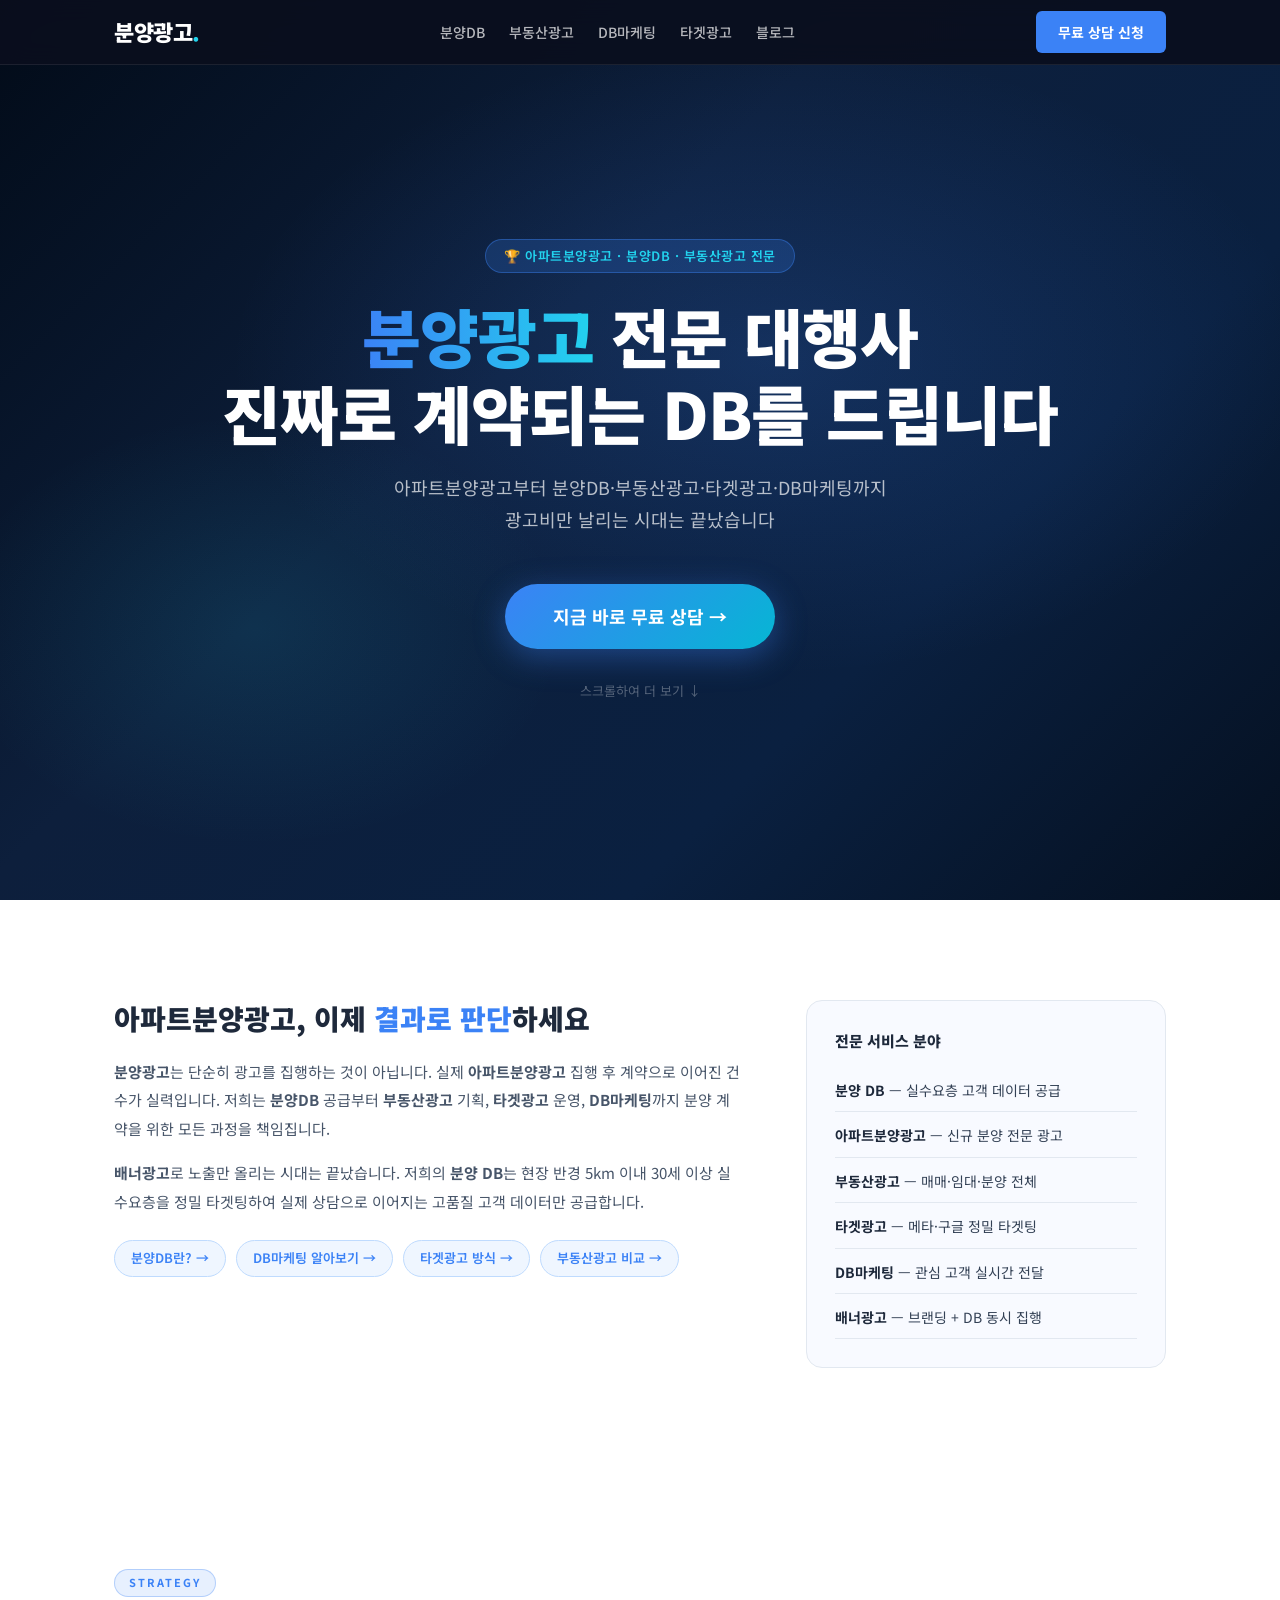
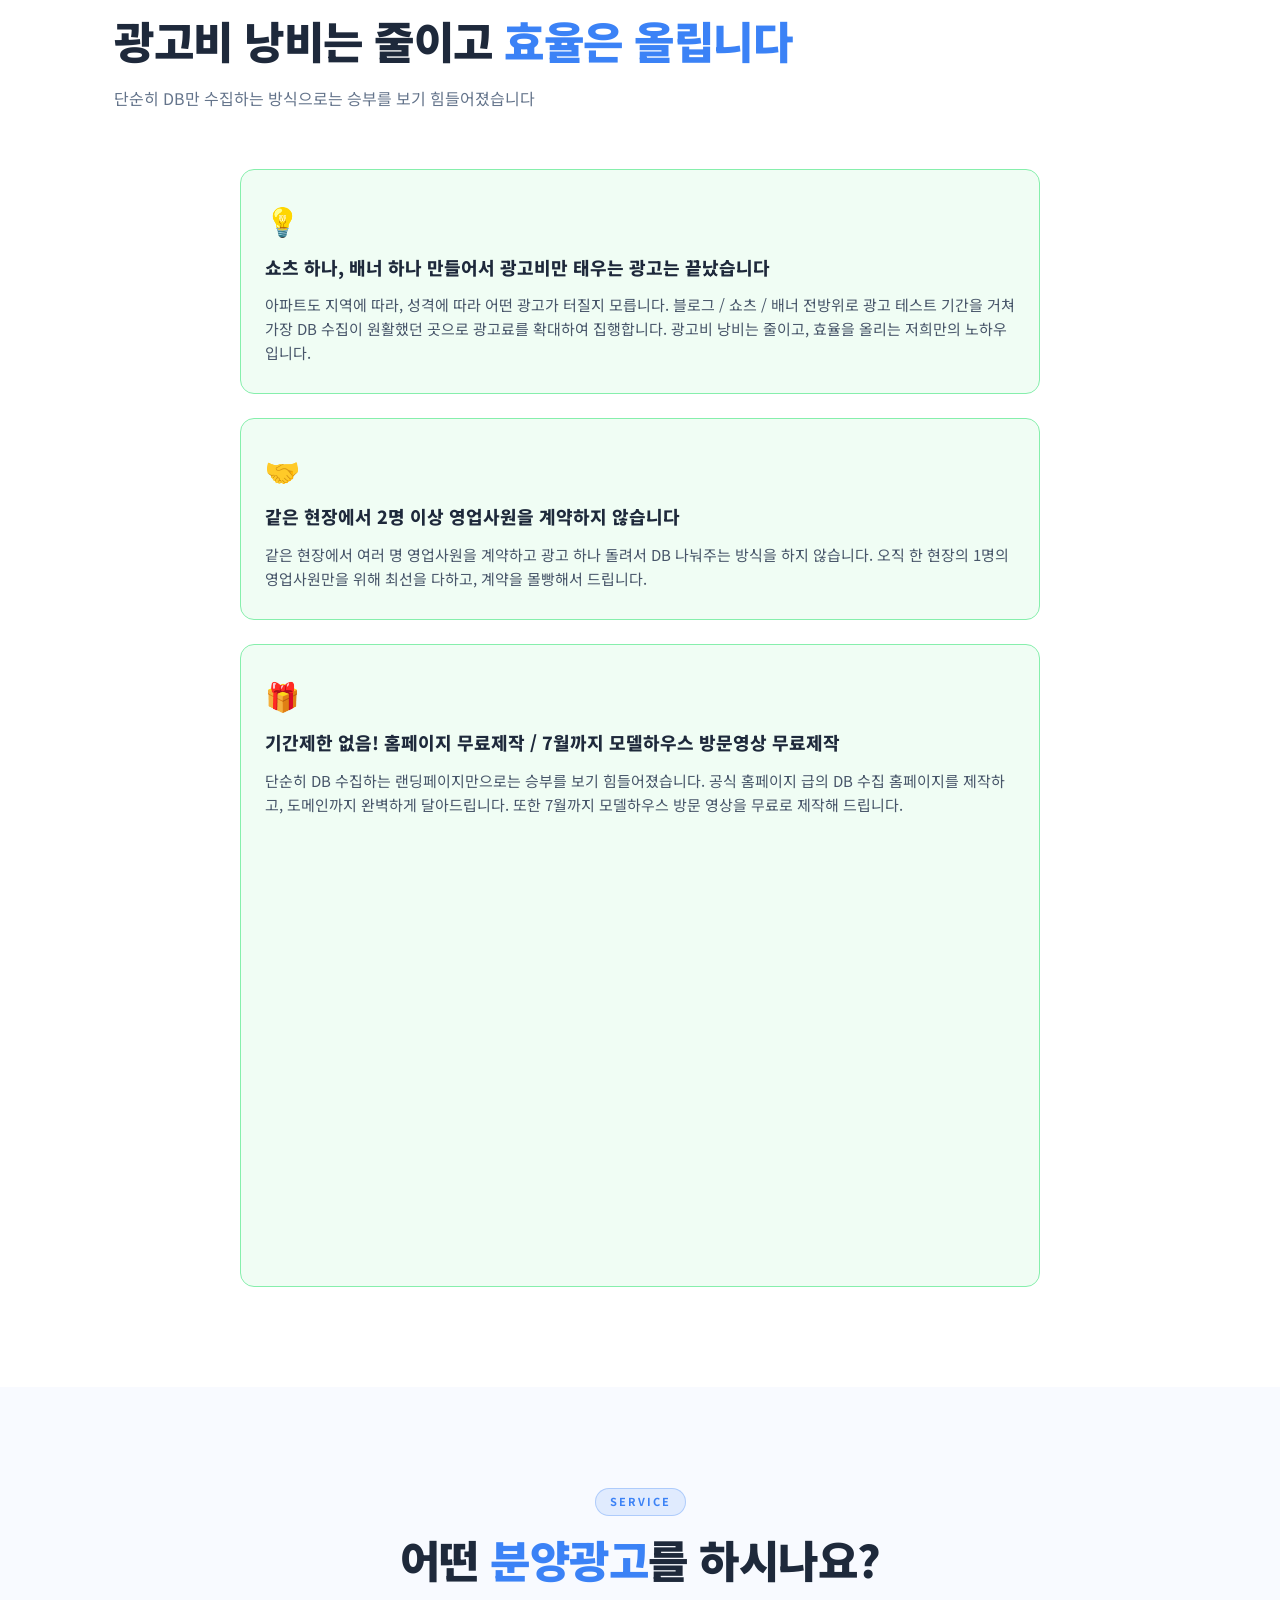
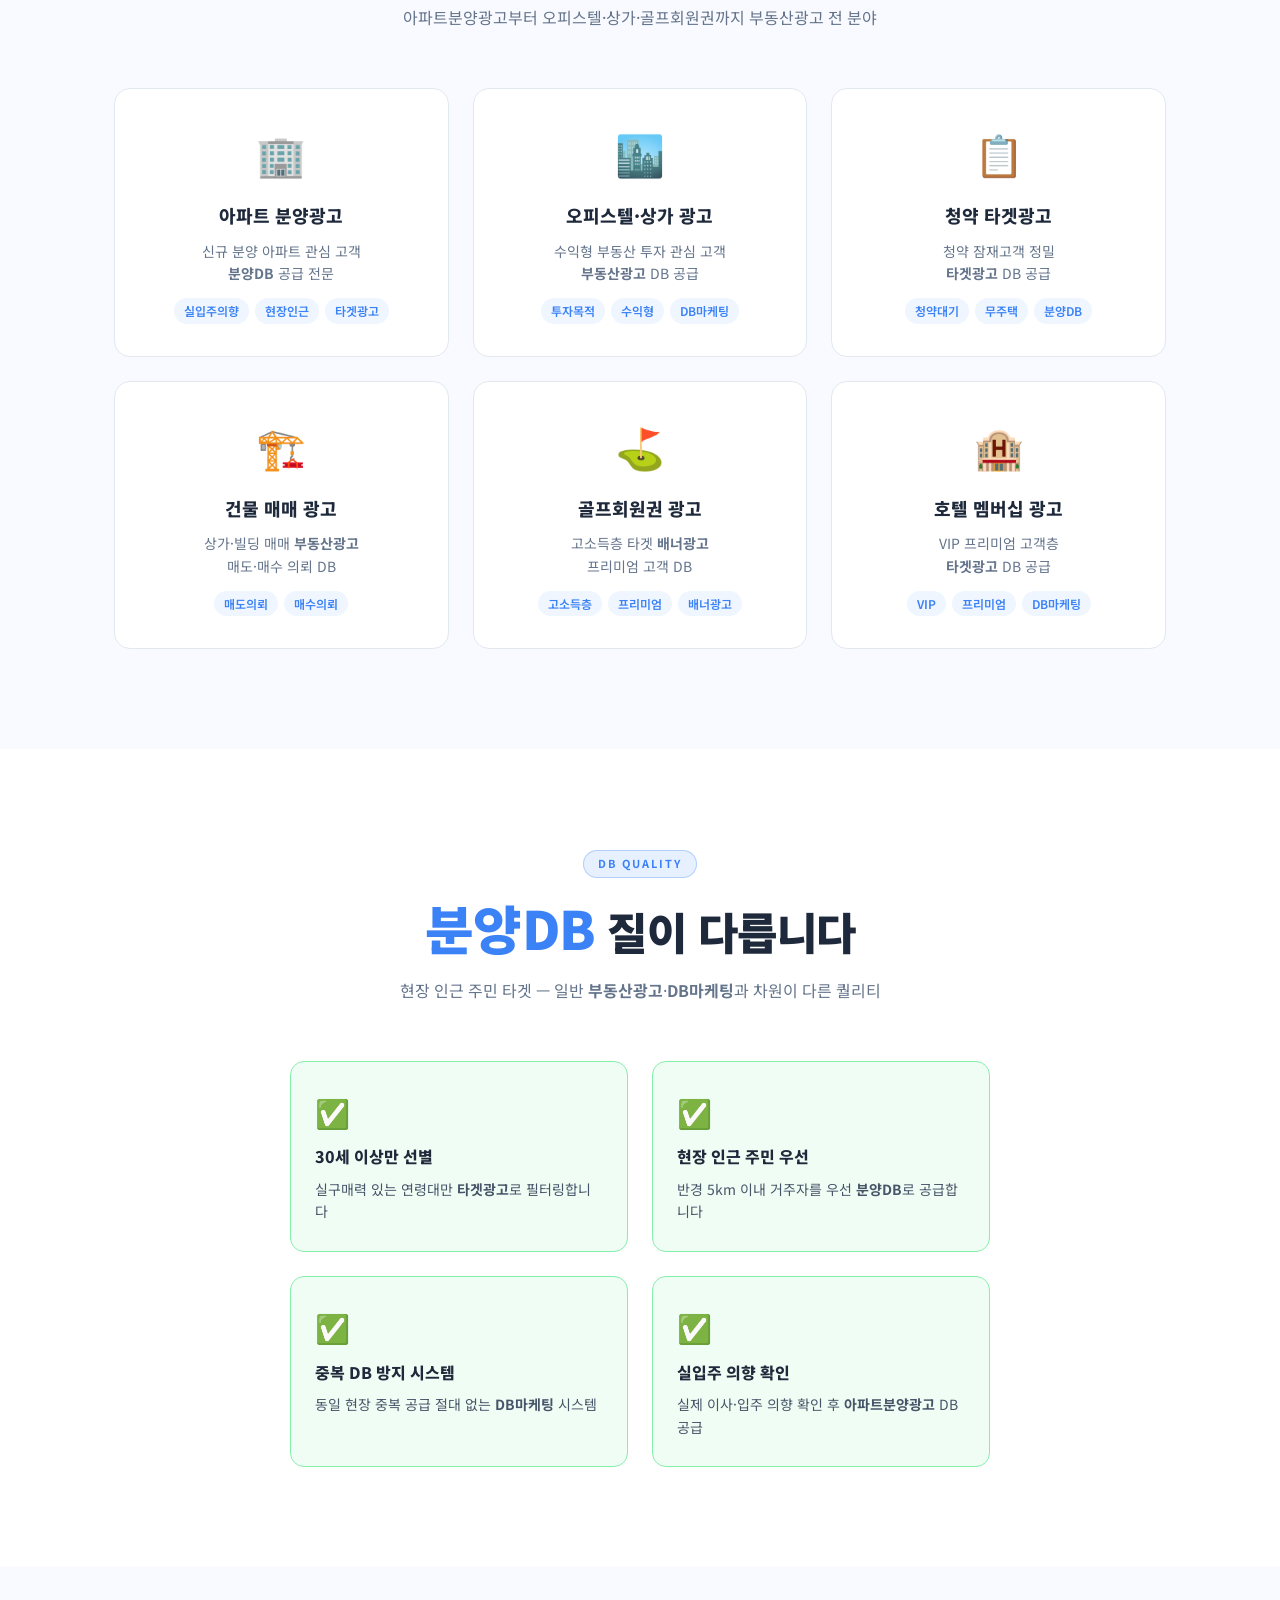
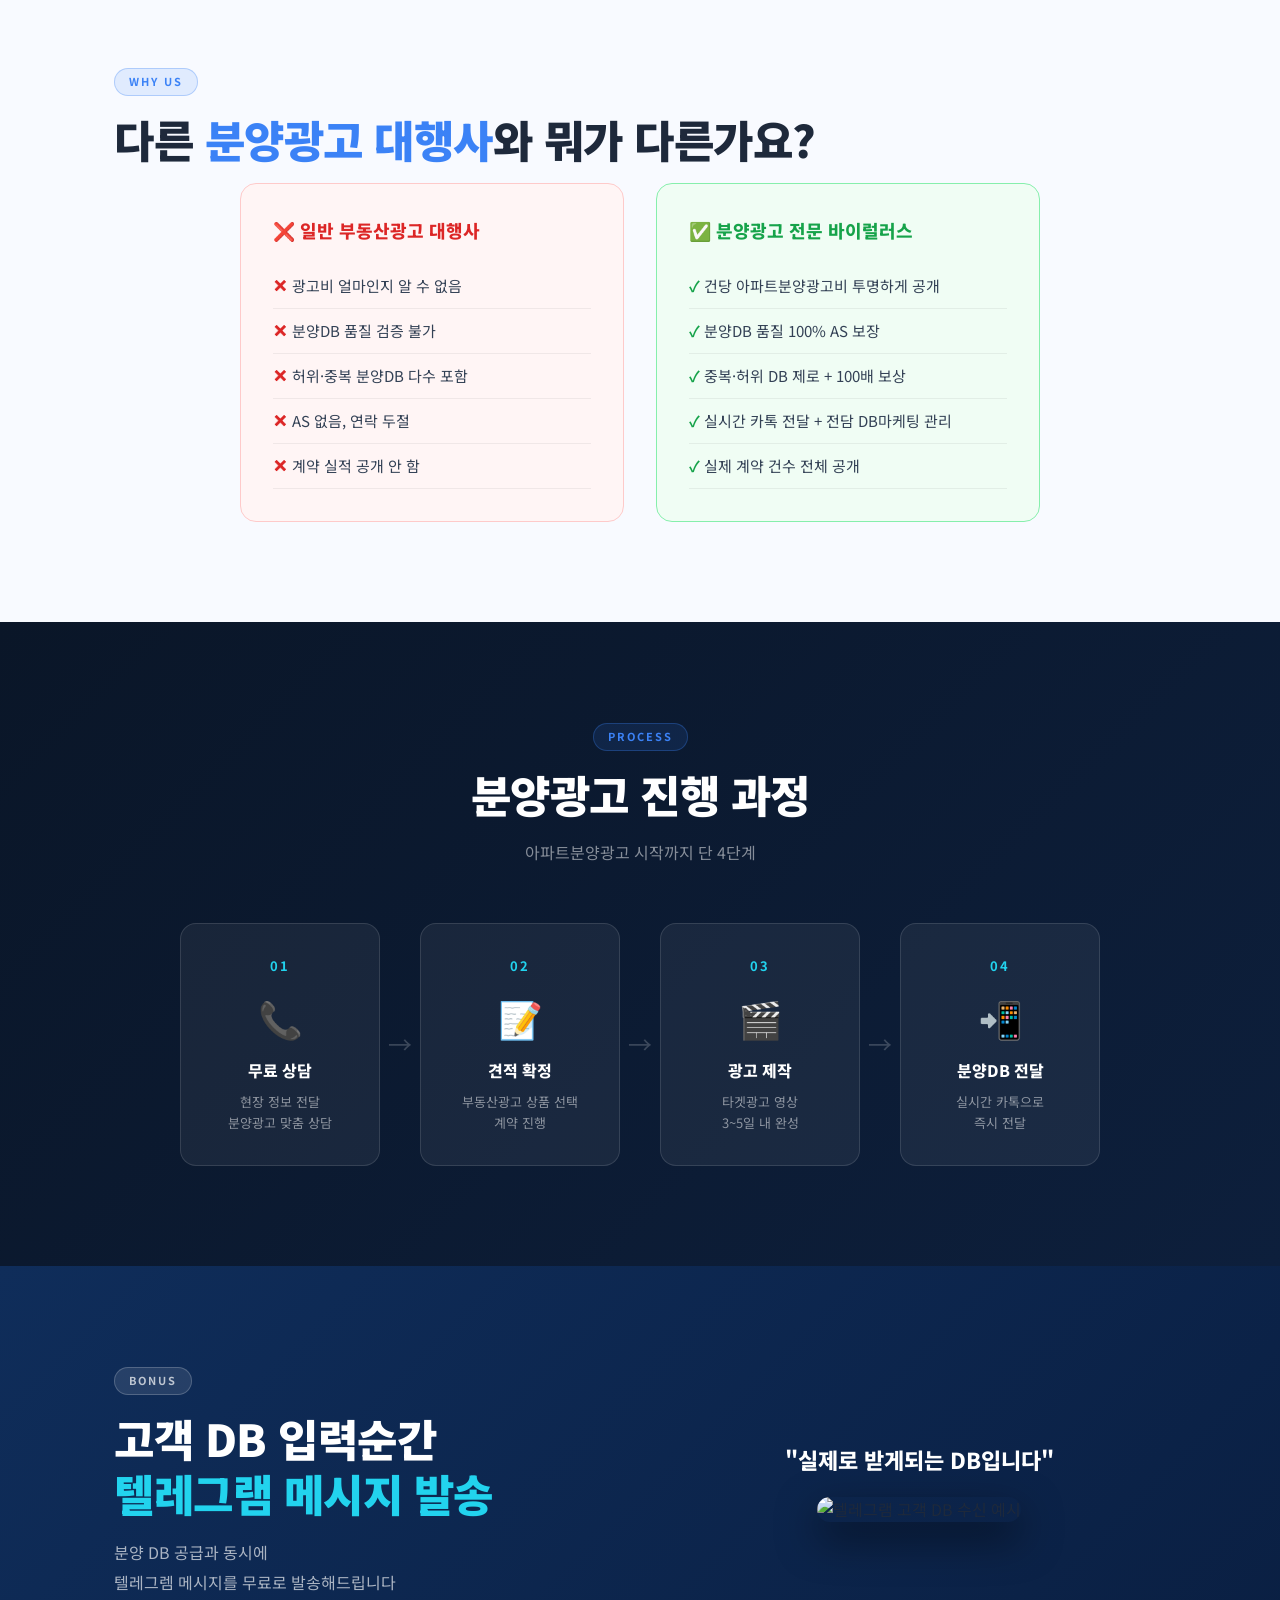
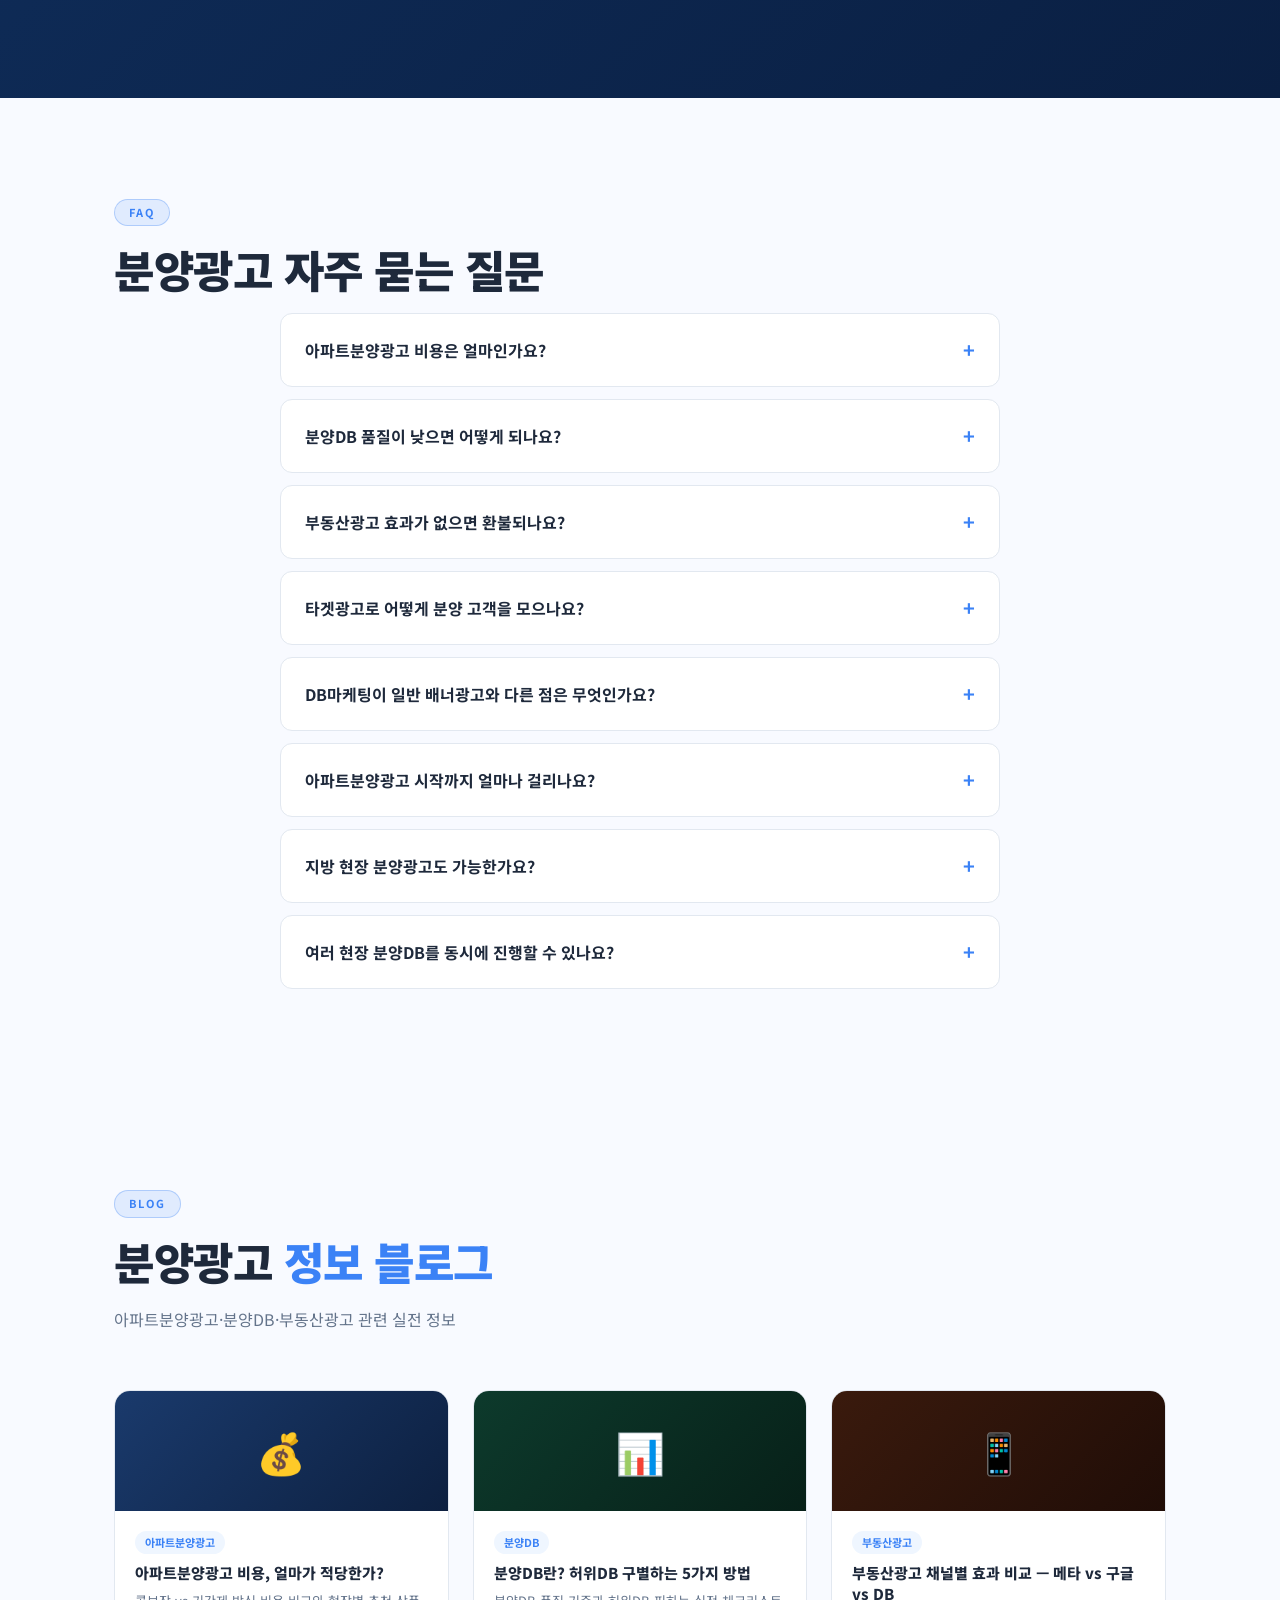
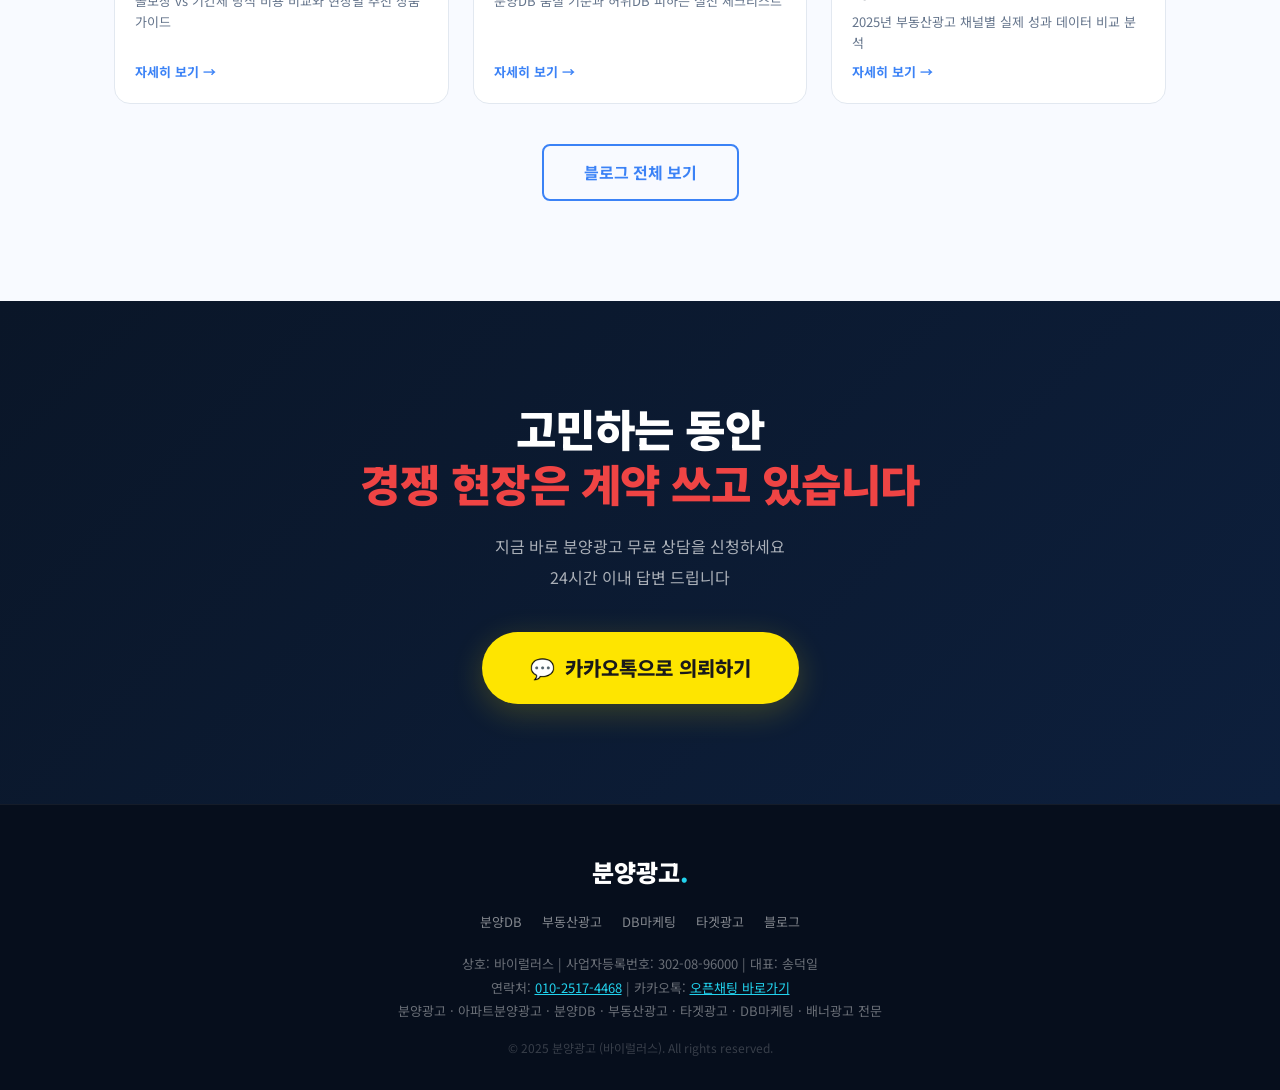
==== index.html @ 87b1c2f6 "Update homepage content" ====
<!DOCTYPE html>
<html lang="ko">
<head>
  <meta charset="UTF-8">
  <meta name="viewport" content="width=device-width, initial-scale=1.0">

  <!-- ■ SEO: Title (핵심 키워드 앞배치, 60자 이내) -->
  <title>분양광고 전문 대행사 | 아파트분양광고·분양DB·부동산광고·타겟광고</title>

  <!-- ■ SEO: Meta Description (핵심 키워드 포함, 140자 이내) -->
  <meta name="description" content="아파트분양광고·분양DB·부동산광고·타겟광고 전문 대행사. 콜보장·허위DB 100배 보상·재진행률 87%. 건당 22,000원~. 무료 상담 ☎010-2517-4468">

  <!-- ■ SEO: Meta Keywords -->
  <meta name="keywords" content="분양광고,아파트분양광고,부동산광고,분양DB,DB마케팅,타겟광고,배너광고,분양광고대행사,아파트광고,분양마케팅">

  <!-- ■ SEO: Canonical (실제 도메인으로 교체) -->
  <link rel="canonical" href="https://분양광고.kr/">

  <!-- ■ SEO: Open Graph (카카오·페이스북 공유 최적화) -->
  <meta property="og:type" content="website">
  <meta property="og:title" content="분양광고 전문 대행사 | 아파트분양광고·분양DB·부동산광고">
  <meta property="og:description" content="콜보장·허위DB 100배 보상. 아파트분양광고 전문. 재진행률 87%. 건당 22,000원~. 무료 상담 010-2517-4468">
  <meta property="og:url" content="https://분양광고.kr/">
  <meta property="og:site_name" content="분양광고">
  <meta property="og:locale" content="ko_KR">
  <meta property="og:image" content="https://분양광고.kr/og-image.jpg">

  <!-- ■ SEO: Twitter Card -->
  <meta name="twitter:card" content="summary_large_image">
  <meta name="twitter:title" content="분양광고 전문 대행사 | 아파트분양광고·분양DB">
  <meta name="twitter:description" content="콜보장·허위DB 100배 보상. 건당 22,000원~. 무료 상담 010-2517-4468">

  <!-- ■ SEO: 검색엔진 크롤링 허용 -->
  <meta name="robots" content="index, follow">
  <meta name="googlebot" content="index, follow">
  <meta name="NaverBot" content="index, follow">

  <!-- ■ Google Search Console 소유권 인증 (발급 후 content 교체) -->
  <!-- <meta name="google-site-verification" content="YOUR_VERIFICATION_CODE"> -->

  <!-- ■ 네이버 서치어드바이저 인증 (발급 후 content 교체) -->
  <!-- <meta name="naver-site-verification" content="YOUR_VERIFICATION_CODE"> -->

  <!-- ■ 성능: Font preconnect -->
  <link rel="preconnect" href="https://fonts.googleapis.com">
  <link rel="preconnect" href="https://fonts.gstatic.com" crossorigin>
  <link href="https://fonts.googleapis.com/css2?family=Noto+Sans+KR:wght@400;500;700;900&display=swap" rel="stylesheet">

  <link rel="stylesheet" href="style.css">

  <!-- ■ SEO: Schema.org 구조화 데이터 -->
  <script type="application/ld+json">
  {
    "@context": "https://schema.org",
    "@graph": [
      {
        "@type": "LocalBusiness",
        "@id": "https://분양광고.kr/#business",
        "name": "분양광고 (바이럴러스)",
        "alternateName": ["분양광고대행사", "아파트분양광고", "부동산광고대행사"],
        "description": "아파트분양광고·분양DB·부동산광고·타겟광고·DB마케팅 전문 대행사. 콜보장·허위DB 100배 보상.",
        "url": "https://분양광고.kr/",
        "telephone": "010-2517-4468",
        "contactPoint": {
          "@type": "ContactPoint",
          "telephone": "010-2517-4468",
          "contactType": "customer service",
          "availableLanguage": "Korean"
        },
        "founder": { "@type": "Person", "name": "송덕일" },
        "areaServed": { "@type": "Country", "name": "KR" },
        "serviceType": ["아파트분양광고", "분양DB", "부동산광고", "타겟광고", "DB마케팅", "배너광고"],
        "priceRange": "₩₩",
        "sameAs": ["https://open.kakao.com/o/sEBeeBvi"]
      },
      {
        "@type": "Service",
        "name": "아파트분양광고",
        "provider": { "@id": "https://분양광고.kr/#business" },
        "description": "아파트 신규 분양 전문 광고. 분양DB 콜보장, 건당 22,000원~. 허위DB 100배 보상.",
        "offers": {
          "@type": "AggregateOffer",
          "priceCurrency": "KRW",
          "lowPrice": "2000000",
          "highPrice": "4900000"
        }
      },
      {
        "@type": "FAQPage",
        "mainEntity": [
          {
            "@type": "Question",
            "name": "아파트분양광고 비용은 얼마인가요?",
            "acceptedAnswer": {
              "@type": "Answer",
              "text": "콜보장 광고 기준 건당 22,000원~25,000원이며, 100건 250만원 / 150건 345만원 / 200건 440만원 상품이 있습니다. 기간제 광고는 15일 200만원, 30일 300만원, 60일 490만원입니다."
            }
          },
          {
            "@type": "Question",
            "name": "분양DB 품질이 낮으면 어떻게 되나요?",
            "acceptedAnswer": {
              "@type": "Answer",
              "text": "잘못누름, 중복, 결번, 장난전화는 전부 AS 처리해드립니다. 허위DB 삽입 시 해당 건의 100배를 보상합니다."
            }
          },
          {
            "@type": "Question",
            "name": "부동산광고 효과가 없으면 환불되나요?",
            "acceptedAnswer": {
              "@type": "Answer",
              "text": "50콜당 2주 이내 공급 보장이며, 미공급 시 남은 건수에 대해 전액 환불해드립니다."
            }
          },
          {
            "@type": "Question",
            "name": "타겟광고로 어떻게 분양 고객을 모으나요?",
            "acceptedAnswer": {
              "@type": "Answer",
              "text": "현장 반경 5km 이내 30세 이상 실수요층을 메타·구글 타겟광고로 정밀 타겟팅합니다. 실입주 의향 확인 후 DB를 공급합니다."
            }
          },
          {
            "@type": "Question",
            "name": "DB마케팅이 일반 광고와 다른 점은 무엇인가요?",
            "acceptedAnswer": {
              "@type": "Answer",
              "text": "DB마케팅은 광고를 보고 직접 전화한 관심 고객 정보를 실시간으로 전달합니다. 불특정 다수 노출이 아닌, 실제 분양 관심 고객만 필터링하여 계약률을 높입니다."
            }
          },

          {
            "@type": "Question",
            "name": "광고 시작까지 얼마나 걸리나요?",
            "acceptedAnswer": {
              "@type": "Answer",
              "text": "상담 및 계약 완료 후 영상 제작 3~5일 소요 후 즉시 광고가 집행됩니다."
            }
          }
        ]
      },
      {
        "@type": "BreadcrumbList",
        "itemListElement": [
          { "@type": "ListItem", "position": 1, "name": "홈", "item": "https://분양광고.kr/" }
        ]
      }
    ]
  }
  </script>

  <!-- ■ Google Analytics (발급 후 G-XXXXXXXXXX 교체) -->
  <!--
  <script async src="https://www.googletagmanager.com/gtag/js?id=G-XXXXXXXXXX"></script>
  <script>
    window.dataLayer = window.dataLayer || [];
    function gtag(){dataLayer.push(arguments);}
    gtag('js', new Date());
    gtag('config', 'G-XXXXXXXXXX');
  </script>
  -->
</head>
<body>

<!-- ■ SEO: 스킵 네비게이션 (접근성 + 크롤링) -->
<a href="#main-content" class="skip-nav">본문 바로가기</a>

<!-- ===== HEADER NAV ===== -->
<header class="site-header" role="banner">
  <div class="container header-inner">
    <!-- 로고 = 사이트명 '분양광고' -->
    <a href="/" class="logo" title="분양광고 전문 대행사 홈">분양광고<span class="logo-dot">.</span></a>
    <nav class="header-nav" role="navigation" aria-label="주요 메뉴">
      <a href="/분양-db/" title="분양DB 서비스">분양DB</a>
      <a href="/부동산광고/" title="부동산광고 서비스">부동산광고</a>
      <a href="/db마케팅/" title="DB마케팅 서비스">DB마케팅</a>
      <a href="/타겟광고/" title="타겟광고 서비스">타겟광고</a>
      <a href="/blog/" title="분양광고 블로그">블로그</a>
    </nav>
    <a href="https://open.kakao.com/o/sEBeeBvi" target="_blank" rel="noopener" class="btn btn-header">무료 상담 신청</a>
  </div>
</header>

<!-- ===== HERO ===== -->
<main id="main-content">
<section class="hero" aria-label="메인 히어로">
  <div class="hero-bg"></div>
  <div class="container hero-content">
    <p class="hero-badge">🏆 아파트분양광고 · 분양DB · 부동산광고 전문</p>
    <!-- ■ SEO: H1 — 핵심 키워드 자연스럽게 포함 -->
    <h1 class="hero-title">
      <span class="highlight">분양광고</span> 전문 대행사<br>진짜로 계약되는 DB를 드립니다
    </h1>
    <p class="hero-sub">
      아파트분양광고부터 분양DB·부동산광고·타겟광고·DB마케팅까지<br>
      광고비만 날리는 시대는 끝났습니다
    </p>
    <a href="https://open.kakao.com/o/sEBeeBvi" target="_blank" rel="noopener" class="btn btn-hero">지금 바로 무료 상담 →</a>
    <p class="hero-scroll">스크롤하여 더 보기 ↓</p>
  </div>
</section>

<!-- ■ SEO: 키워드 밀도 보강 텍스트 섹션 (자연스러운 본문) -->
<section class="section seo-intro" aria-label="서비스 소개">
  <div class="container">
    <div class="seo-intro-grid">
      <div class="seo-intro-text">
        <h2>아파트분양광고, 이제 <span class="blue">결과로 판단</span>하세요</h2>
        <p>
          <strong>분양광고</strong>는 단순히 광고를 집행하는 것이 아닙니다.
          실제 <strong>아파트분양광고</strong> 집행 후 계약으로 이어진 건수가 실력입니다.
          저희는 <strong>분양DB</strong> 공급부터 <strong>부동산광고</strong> 기획, <strong>타겟광고</strong> 운영,
          <strong>DB마케팅</strong>까지 분양 계약을 위한 모든 과정을 책임집니다.
        </p>
        <p>
          <strong>배너광고</strong>로 노출만 올리는 시대는 끝났습니다.
          저희의 <strong>분양 DB</strong>는 현장 반경 5km 이내 30세 이상 실수요층을 정밀 타겟팅하여
          실제 상담으로 이어지는 고품질 고객 데이터만 공급합니다.
        </p>
        <div class="intro-links">
          <a href="/분양-db/" class="tag-link">분양DB란? →</a>
          <a href="/db마케팅/" class="tag-link">DB마케팅 알아보기 →</a>
          <a href="/타겟광고/" class="tag-link">타겟광고 방식 →</a>
          <a href="/부동산광고/" class="tag-link">부동산광고 비교 →</a>
        </div>
      </div>
      <div class="seo-intro-keywords">
        <h3>전문 서비스 분야</h3>
        <ul class="keyword-list">
          <li><a href="/분양-db/"><strong>분양 DB</strong> — 실수요층 고객 데이터 공급</a></li>
          <li><a href="#services"><strong>아파트분양광고</strong> — 신규 분양 전문 광고</a></li>
          <li><a href="/부동산광고/"><strong>부동산광고</strong> — 매매·임대·분양 전체</a></li>
          <li><a href="/타겟광고/"><strong>타겟광고</strong> — 메타·구글 정밀 타겟팅</a></li>
          <li><a href="/db마케팅/"><strong>DB마케팅</strong> — 관심 고객 실시간 전달</a></li>
          <li><a href="#pricing"><strong>배너광고</strong> — 브랜딩 + DB 동시 집행</a></li>
        </ul>
      </div>
    </div>
  </div>
</section>

<!-- ===== NEW FEATURES ===== -->
<section class="section additional-features" aria-label="새로운 분양광고 방식">
  <div class="container">
    <p class="section-badge">STRATEGY</p>
    <h2 class="section-title">광고비 낭비는 줄이고 <span class="blue">효율은 올립니다</span></h2>
    <p class="section-sub">단순히 DB만 수집하는 방식으로는 승부를 보기 힘들어졌습니다</p>
    <div class="db-grid" style="grid-template-columns: 1fr; gap: 24px; max-width: 800px; margin: 0 auto;">
      <div class="db-card good">
        <span class="db-icon">💡</span>
        <h4 style="font-size: 18px; margin-bottom: 12px;">쇼츠 하나, 배너 하나 만들어서 광고비만 태우는 광고는 끝났습니다</h4>
        <p style="font-size: 15px;">아파트도 지역에 따라, 성격에 따라 어떤 광고가 터질지 모릅니다. 블로그 / 쇼츠 / 배너 전방위로 광고 테스트 기간을 거쳐 가장 DB 수집이 원활했던 곳으로 광고료를 확대하여 집행합니다. 광고비 낭비는 줄이고, 효율을 올리는 저희만의 노하우입니다.</p>
      </div>
      
      <div class="db-card good">
        <span class="db-icon">🤝</span>
        <h4 style="font-size: 18px; margin-bottom: 12px;">같은 현장에서 2명 이상 영업사원을 계약하지 않습니다</h4>
        <p style="font-size: 15px;">같은 현장에서 여러 명 영업사원을 계약하고 광고 하나 돌려서 DB 나눠주는 방식을 하지 않습니다. 오직 한 현장의 1명의 영업사원만을 위해 최선을 다하고, 계약을 몰빵해서 드립니다.</p>
      </div>
      
      <div class="db-card good">
        <span class="db-icon">🎁</span>
        <h4 style="font-size: 18px; margin-bottom: 12px;">기간제한 없음! 홈페이지 무료제작 / 7월까지 모델하우스 방문영상 무료제작</h4>
        <p style="font-size: 15px; margin-bottom: 20px;">단순히 DB 수집하는 랜딩페이지만으로는 승부를 보기 힘들어졌습니다. 공식 홈페이지 급의 DB 수집 홈페이지를 제작하고, 도메인까지 완벽하게 달아드립니다. 또한 7월까지 모델하우스 방문 영상을 무료로 제작해 드립니다.</p>
        <div style="position: relative; padding-bottom: 56.25%; height: 0; overflow: hidden; border-radius: 12px; margin-top: 16px;">
          <iframe style="position: absolute; top: 0; left: 0; width: 100%; height: 100%; border: 0;" src="https://www.youtube.com/embed/ugtbHxfSh2c" title="모델하우스 방문영상 예시" allow="accelerometer; autoplay; clipboard-write; encrypted-media; gyroscope; picture-in-picture" allowfullscreen></iframe>
        </div>
      </div>
    </div>
  </div>
</section>

<!-- ===== SERVICE TYPES ===== -->
<section class="section services" id="services" aria-label="서비스 종류">
  <div class="container">
    <p class="section-badge">SERVICE</p>
    <h2 class="section-title">어떤 <span class="blue">분양광고</span>를 하시나요?</h2>
    <p class="section-sub">아파트분양광고부터 오피스텔·상가·골프회원권까지 부동산광고 전 분야</p>
    <div class="service-grid">
      <article class="service-card">
        <div class="service-icon" role="img" aria-label="아파트">🏢</div>
        <h3>아파트 분양광고</h3>
        <p>신규 분양 아파트 관심 고객<br><strong>분양DB</strong> 공급 전문</p>
        <div class="service-tags"><span>실입주의향</span><span>현장인근</span><span>타겟광고</span></div>
      </article>
      <article class="service-card">
        <div class="service-icon" role="img" aria-label="오피스텔">🏙️</div>
        <h3>오피스텔·상가 광고</h3>
        <p>수익형 부동산 투자 관심 고객<br><strong>부동산광고</strong> DB 공급</p>
        <div class="service-tags"><span>투자목적</span><span>수익형</span><span>DB마케팅</span></div>
      </article>
      <article class="service-card">
        <div class="service-icon" role="img" aria-label="청약">📋</div>
        <h3>청약 타겟광고</h3>
        <p>청약 잠재고객 정밀<br><strong>타겟광고</strong> DB 공급</p>
        <div class="service-tags"><span>청약대기</span><span>무주택</span><span>분양DB</span></div>
      </article>
      <article class="service-card">
        <div class="service-icon" role="img" aria-label="건물">🏗️</div>
        <h3>건물 매매 광고</h3>
        <p>상가·빌딩 매매 <strong>부동산광고</strong><br>매도·매수 의뢰 DB</p>
        <div class="service-tags"><span>매도의뢰</span><span>매수의뢰</span></div>
      </article>
      <article class="service-card">
        <div class="service-icon" role="img" aria-label="골프">⛳</div>
        <h3>골프회원권 광고</h3>
        <p>고소득층 타겟 <strong>배너광고</strong><br>프리미엄 고객 DB</p>
        <div class="service-tags"><span>고소득층</span><span>프리미엄</span><span>배너광고</span></div>
      </article>
      <article class="service-card">
        <div class="service-icon" role="img" aria-label="호텔">🏨</div>
        <h3>호텔 멤버십 광고</h3>
        <p>VIP 프리미엄 고객층<br><strong>타겟광고</strong> DB 공급</p>
        <div class="service-tags"><span>VIP</span><span>프리미엄</span><span>DB마케팅</span></div>
      </article>
    </div>
  </div>
</section>



<!-- ===== DB QUALITY ===== -->
<section class="section db-quality" id="db" aria-label="분양DB 품질">
  <div class="container">
    <p class="section-badge">DB QUALITY</p>
    <h2 class="section-title"><span class="blue big">분양DB</span> 질이 다릅니다</h2>
    <p class="section-sub">현장 인근 주민 타겟 — 일반 <strong>부동산광고</strong>·<strong>DB마케팅</strong>과 차원이 다른 퀄리티</p>
    <div class="db-grid">
      <div class="db-card good">
        <span class="db-icon">✅</span>
        <h4>30세 이상만 선별</h4>
        <p>실구매력 있는 연령대만 <strong>타겟광고</strong>로 필터링합니다</p>
      </div>
      <div class="db-card good">
        <span class="db-icon">✅</span>
        <h4>현장 인근 주민 우선</h4>
        <p>반경 5km 이내 거주자를 우선 <strong>분양DB</strong>로 공급합니다</p>
      </div>
      <div class="db-card good">
        <span class="db-icon">✅</span>
        <h4>중복 DB 방지 시스템</h4>
        <p>동일 현장 중복 공급 절대 없는 <strong>DB마케팅</strong> 시스템</p>
      </div>
      <div class="db-card good">
        <span class="db-icon">✅</span>
        <h4>실입주 의향 확인</h4>
        <p>실제 이사·입주 의향 확인 후 <strong>아파트분양광고</strong> DB 공급</p>
      </div>
    </div>
  </div>
</section>



<!-- ===== COMPARISON ===== -->
<section class="section comparison" aria-label="경쟁사 비교">
  <div class="container">
    <p class="section-badge">WHY US</p>
    <h2 class="section-title">다른 <span class="blue">분양광고 대행사</span>와 뭐가 다른가요?</h2>
    <div class="compare-wrap">
      <div class="compare-bad">
        <h3 class="compare-label bad">❌ 일반 부동산광고 대행사</h3>
        <ul>
          <li>광고비 얼마인지 알 수 없음</li>
          <li>분양DB 품질 검증 불가</li>
          <li>허위·중복 분양DB 다수 포함</li>
          <li>AS 없음, 연락 두절</li>
          <li>계약 실적 공개 안 함</li>
        </ul>
      </div>
      <div class="compare-good">
        <h3 class="compare-label good">✅ 분양광고 전문 바이럴러스</h3>
        <ul>
          <li>건당 아파트분양광고비 투명하게 공개</li>
          <li>분양DB 품질 100% AS 보장</li>
          <li>중복·허위 DB 제로 + 100배 보상</li>
          <li>실시간 카톡 전달 + 전담 DB마케팅 관리</li>
          <li>실제 계약 건수 전체 공개</li>
        </ul>
      </div>
    </div>
  </div>
</section>

<!-- ===== PROCESS ===== -->
<section class="section process dark-section" id="process" aria-label="광고 진행 과정">
  <div class="container">
    <p class="section-badge">PROCESS</p>
    <h2 class="section-title white">분양광고 진행 과정</h2>
    <p class="section-sub gray">아파트분양광고 시작까지 단 4단계</p>
    <div class="process-steps">
      <div class="step">
        <div class="step-num">01</div>
        <div class="step-icon">📞</div>
        <h4>무료 상담</h4>
        <p>현장 정보 전달<br>분양광고 맞춤 상담</p>
      </div>
      <div class="step-arrow" aria-hidden="true">→</div>
      <div class="step">
        <div class="step-num">02</div>
        <div class="step-icon">📝</div>
        <h4>견적 확정</h4>
        <p>부동산광고 상품 선택<br>계약 진행</p>
      </div>
      <div class="step-arrow" aria-hidden="true">→</div>
      <div class="step">
        <div class="step-num">03</div>
        <div class="step-icon">🎬</div>
        <h4>광고 제작</h4>
        <p>타겟광고 영상<br>3~5일 내 완성</p>
      </div>
      <div class="step-arrow" aria-hidden="true">→</div>
      <div class="step">
        <div class="step-num">04</div>
        <div class="step-icon">📲</div>
        <h4>분양DB 전달</h4>
        <p>실시간 카톡으로<br>즉시 전달</p>
      </div>
    </div>
  </div>
</section>

<!-- ===== TELEGRAM NOTIFICATION ===== -->
<section class="section alimtok dark-section-blue" aria-label="텔레그램 메시지 무료 발송">
  <div class="container alimtok-inner">
    <div class="alimtok-text">
      <p class="section-badge light">BONUS</p>
      <h2 class="section-title white">고객 DB 입력순간<br><span class="cyan">텔레그램 메시지 발송</span></h2>
      <p class="white-sub">분양 DB 공급과 동시에<br>텔레그렘 메시지를 무료로 발송해드립니다</p>
    </div>
    <div class="alimtok-phone" style="text-align: center;">
      <h3 style="color: #fff; font-size: 22px; margin-bottom: 20px; font-weight: 800;">"실제로 받게되는 DB입니다"</h3>
      <img src="telegram-db.png" alt="텔레그램 고객 DB 수신 예시" style="max-width: 100%; border-radius: 20px; box-shadow: 0 16px 40px rgba(0,0,0,0.5);">
    </div>
  </div>
</section>





<!-- ===== FAQ ===== -->
<section class="section faq" id="faq" aria-label="자주 묻는 질문">
  <div class="container">
    <p class="section-badge">FAQ</p>
    <h2 class="section-title">분양광고 자주 묻는 질문</h2>
    <div class="faq-list">
      <details class="faq-item">
        <summary>아파트분양광고 비용은 얼마인가요?</summary>
        <p>콜보장 광고 기준 건당 22,000원~25,000원입니다. 100건 2,500,000원 / 150건 3,450,000원 / 200건 4,400,000원 상품이 있습니다. 기간제 부동산광고는 15일 200만원, 30일 300만원, 60일 490만원입니다. 모두 VAT 별도입니다.</p>
      </details>
      <details class="faq-item">
        <summary>분양DB 품질이 낮으면 어떻게 되나요?</summary>
        <p>잘못누름, 중복, 결번, 장난전화는 전부 AS 처리해 드립니다. 허위 분양DB 삽입 시 해당 건의 100배를 보상해 드립니다. 단, 부재 및 상담 거절은 AS 대상이 아닙니다.</p>
      </details>
      <details class="faq-item">
        <summary>부동산광고 효과가 없으면 환불되나요?</summary>
        <p>50콜당 2주 이내 공급 보장이며, 미공급 시 남은 건수에 대해 전액 환불해 드립니다. 이미 공급된 콜은 환불 불가입니다.</p>
      </details>
      <details class="faq-item">
        <summary>타겟광고로 어떻게 분양 고객을 모으나요?</summary>
        <p>현장 반경 5km 이내 30세 이상 실수요층을 메타·구글 타겟광고로 정밀 타겟팅합니다. 실입주 의향 확인 후 분양DB를 공급합니다.</p>
      </details>
      <details class="faq-item">
        <summary>DB마케팅이 일반 배너광고와 다른 점은 무엇인가요?</summary>
        <p>DB마케팅은 광고를 보고 직접 전화한 관심 고객 정보를 실시간으로 전달합니다. 불특정 다수 노출 배너광고가 아닌, 실제 분양 관심 고객만 필터링하여 계약률을 높입니다.</p>
      </details>

      <details class="faq-item">
        <summary>아파트분양광고 시작까지 얼마나 걸리나요?</summary>
        <p>상담 및 계약 완료 후 타겟광고 영상 제작에 3~5일이 소요됩니다. 이후 즉시 부동산광고가 집행되고 분양DB가 전달됩니다.</p>
      </details>
      <details class="faq-item">
        <summary>지방 현장 분양광고도 가능한가요?</summary>
        <p>전국 가능합니다. 단, 분양가와 입지 조건에 따라 부동산광고 효과 차이가 있을 수 있습니다. 상담 시 솔직하게 말씀드립니다.</p>
      </details>
      <details class="faq-item">
        <summary>여러 현장 분양DB를 동시에 진행할 수 있나요?</summary>
        <p>가능합니다. 현장별로 독립적으로 분양DB를 운영하며 중복 공급은 절대 없습니다.</p>
      </details>
    </div>
  </div>
</section>

<!-- ===== BLOG PREVIEW ===== -->
<section class="section blog-preview" aria-label="분양광고 블로그">
  <div class="container">
    <p class="section-badge">BLOG</p>
    <h2 class="section-title">분양광고 <span class="blue">정보 블로그</span></h2>
    <p class="section-sub">아파트분양광고·분양DB·부동산광고 관련 실전 정보</p>
    <div class="blog-grid">
      <a href="/blog/아파트분양광고-비용/" class="blog-card">
        <div class="blog-thumb" style="background:linear-gradient(135deg,#1a3a6c,#0d2040);">
          <span>💰</span>
        </div>
        <div class="blog-body">
          <span class="blog-tag">아파트분양광고</span>
          <h4>아파트분양광고 비용, 얼마가 적당한가?</h4>
          <p>콜보장 vs 기간제 방식 비용 비교와 현장별 추천 상품 가이드</p>
          <span class="blog-more">자세히 보기 →</span>
        </div>
      </a>
      <a href="/blog/분양db란/" class="blog-card">
        <div class="blog-thumb" style="background:linear-gradient(135deg,#0d3a2c,#072018);">
          <span>📊</span>
        </div>
        <div class="blog-body">
          <span class="blog-tag">분양DB</span>
          <h4>분양DB란? 허위DB 구별하는 5가지 방법</h4>
          <p>분양DB 품질 기준과 허위DB 피하는 실전 체크리스트</p>
          <span class="blog-more">자세히 보기 →</span>
        </div>
      </a>
      <a href="/blog/부동산광고-채널비교/" class="blog-card">
        <div class="blog-thumb" style="background:linear-gradient(135deg,#3a1a0d,#200d07);">
          <span>📱</span>
        </div>
        <div class="blog-body">
          <span class="blog-tag">부동산광고</span>
          <h4>부동산광고 채널별 효과 비교 — 메타 vs 구글 vs DB</h4>
          <p>2025년 부동산광고 채널별 실제 성과 데이터 비교 분석</p>
          <span class="blog-more">자세히 보기 →</span>
        </div>
      </a>
    </div>
    <div class="blog-more-wrap">
      <a href="/blog/" class="btn btn-outline" style="display:inline-block;width:auto;padding:14px 40px;">블로그 전체 보기</a>
    </div>
  </div>
</section>

<!-- ===== URGENCY ===== -->
<section class="section urgency dark-section" aria-label="상담 유도">
  <div class="container center-content">
    <h2 class="section-title white">고민하는 동안<br><span class="red-text">경쟁 현장은 계약 쓰고 있습니다</span></h2>
    <p class="white-sub center">지금 바로 분양광고 무료 상담을 신청하세요<br>24시간 이내 답변 드립니다</p>
    <a href="https://open.kakao.com/o/sEBeeBvi" target="_blank" rel="noopener" class="kakao-link" style="display: inline-flex; justify-content: center; font-size: 20px; padding: 20px 48px; border-radius: 50px; margin: 40px auto 0; box-shadow: 0 8px 32px rgba(254,229,0,0.2);">
      <span class="kakao-logo">💬</span> 카카오톡으로 의뢰하기
    </a>
  </div>
</section>


</main>

<!-- ===== FOOTER ===== -->
<footer class="site-footer" role="contentinfo">
  <div class="container footer-inner">
    <div class="footer-logo">분양광고<span class="logo-dot">.</span></div>
    <nav class="footer-nav" aria-label="푸터 메뉴">
      <a href="/분양-db/">분양DB</a>
      <a href="/부동산광고/">부동산광고</a>
      <a href="/db마케팅/">DB마케팅</a>
      <a href="/타겟광고/">타겟광고</a>
      <a href="/blog/">블로그</a>
    </nav>
    <div class="footer-info">
      <p>상호: 바이럴러스 | 사업자등록번호: 302-08-96000 | 대표: 송덕일</p>
      <p>연락처: <a href="tel:010-2517-4468">010-2517-4468</a> | 카카오톡: <a href="https://open.kakao.com/o/sEBeeBvi" target="_blank" rel="noopener">오픈채팅 바로가기</a></p>
      <p>분양광고 · 아파트분양광고 · 분양DB · 부동산광고 · 타겟광고 · DB마케팅 · 배너광고 전문</p>
    </div>
    <p class="footer-copy">© 2025 분양광고 (바이럴러스). All rights reserved.</p>
  </div>
</footer>

<script src="script.js"></script>
<!-- ===== MOBILE FLOATING EVENT BADGE ===== -->
<div class="mobile-floating-event">
  <a href="https://open.kakao.com/o/sEBeeBvi" target="_blank" rel="noopener">
    <div class="floating-badge-title">🎁 100% 무료 혜택 이벤트</div>
    <div class="floating-badge-desc">
      7월까지 모델하우스 방문영상 <strong>무료</strong><br>
      기간제한 없이 홈페이지 제작 <strong>무료</strong>
    </div>
    <div class="floating-badge-btn">💬 카카오톡 무료상담 신청</div>
  </a>
</div>

</body>
</html>
---- style.css ----
/* ===== SKIP NAV ===== */
.skip-nav {
  position: absolute;
  top: -100px;
  left: 0;
  background: var(--blue);
  color: #fff;
  padding: 8px 16px;
  z-index: 9999;
  font-size: 14px;
}
.skip-nav:focus { top: 0; }

/* ===== LOGO DOT ===== */
.logo-dot { color: var(--cyan); }
.logo { color: #fff; font-size: 22px; font-weight: 900; letter-spacing: -0.5px; }

/* ===== HEADER NAV ===== */
.header-nav { display: flex; gap: 24px; align-items: center; }
.header-nav a { color: rgba(255,255,255,.7); font-size: 14px; font-weight: 500; transition: color .2s; }
.header-nav a:hover { color: var(--cyan); }
@media (max-width: 900px) { .header-nav { display: none; } }

/* ===== SEO INTRO ===== */
.seo-intro { background: #fff; padding: 80px 0; }
.seo-intro-grid { display: grid; grid-template-columns: 1fr 360px; gap: 64px; align-items: start; }
.seo-intro-text h2 { font-size: 28px; font-weight: 900; margin-bottom: 20px; line-height: 1.35; }
.seo-intro-text p { color: #475569; font-size: 15px; line-height: 1.9; margin-bottom: 16px; }
.intro-links { display: flex; flex-wrap: wrap; gap: 10px; margin-top: 24px; }
.tag-link {
  display: inline-block;
  background: #eff6ff;
  color: var(--blue);
  border: 1px solid #bfdbfe;
  border-radius: 50px;
  padding: 7px 16px;
  font-size: 13px;
  font-weight: 600;
  transition: all .2s;
}
.tag-link:hover { background: var(--blue); color: #fff; }
.seo-intro-keywords {
  background: #f8faff;
  border: 1.5px solid #e2e8f0;
  border-radius: 16px;
  padding: 28px;
}
.seo-intro-keywords h3 { font-size: 15px; font-weight: 800; color: #1e293b; margin-bottom: 16px; }
.keyword-list { display: flex; flex-direction: column; gap: 2px; }
.keyword-list li a {
  display: block;
  padding: 10px 0;
  border-bottom: 1px solid #e2e8f0;
  font-size: 14px;
  color: #334155;
  transition: color .2s;
}
.keyword-list li a:hover { color: var(--blue); }
.keyword-list li a strong { color: #1e293b; }
@media (max-width: 900px) {
  .seo-intro-grid { grid-template-columns: 1fr; }
}

/* ===== RESULT TAG ===== */
.result-tag {
  display: inline-block;
  background: rgba(34,211,238,.15);
  color: var(--cyan);
  font-size: 10px;
  padding: 2px 7px;
  border-radius: 4px;
  margin-left: 4px;
  font-weight: 600;
}

/* ===== APT IMG PLACEHOLDER ===== */
.apt-img-1 { background: linear-gradient(135deg,#1a3a5c,#0d2240); }
.apt-img-2 { background: linear-gradient(135deg,#1a2c4e,#0a1a30); }
.apt-img-3 { background: linear-gradient(135deg,#162840,#080f20); }
.apt-img-4 { background: linear-gradient(135deg,#1e3350,#0f1f38); }
.apt-img-5 { background: linear-gradient(135deg,#12273d,#060e1c); }
.apt-img-6 { background: linear-gradient(135deg,#1c3047,#0b1929); }
.apt-img-7 { background: linear-gradient(135deg,#152438,#07101c); }
.apt-img-8 { background: linear-gradient(135deg,#1b2e48,#0a172a); }

/* ===== PRICING SUB TITLE ===== */
.pricing-sub-title { font-size: 22px; font-weight: 800; margin-bottom: 12px; }
.pricing-sub-title.white { color: #fff; }

/* ===== BLOG PREVIEW ===== */
.blog-preview { background: #f8faff; }
.blog-grid { display: grid; grid-template-columns: repeat(3, 1fr); gap: 24px; margin-bottom: 40px; }
.blog-card {
  background: #fff;
  border: 1.5px solid #e2e8f0;
  border-radius: 16px;
  overflow: hidden;
  display: flex;
  flex-direction: column;
  transition: all .25s;
  color: inherit;
}
.blog-card:hover { transform: translateY(-4px); box-shadow: 0 12px 32px rgba(59,130,246,.12); border-color: var(--blue); }
.blog-thumb {
  height: 120px;
  display: flex;
  align-items: center;
  justify-content: center;
  font-size: 40px;
}
.blog-body { padding: 20px; flex: 1; display: flex; flex-direction: column; gap: 8px; }
.blog-tag {
  display: inline-block;
  background: #eff6ff;
  color: var(--blue);
  font-size: 11px;
  font-weight: 700;
  padding: 3px 10px;
  border-radius: 50px;
  width: fit-content;
}
.blog-body h4 { font-size: 15px; font-weight: 800; color: #1e293b; line-height: 1.4; }
.blog-body p { font-size: 13px; color: #64748b; line-height: 1.6; flex: 1; }
.blog-more { font-size: 13px; color: var(--blue); font-weight: 700; }
.blog-more-wrap { text-align: center; }
@media (max-width: 900px) { .blog-grid { grid-template-columns: 1fr; } }

/* ===== FOOTER NAV ===== */
.footer-nav { display: flex; gap: 20px; justify-content: center; margin-bottom: 20px; flex-wrap: wrap; }
.footer-nav a { color: rgba(255,255,255,.5); font-size: 13px; transition: color .2s; }
.footer-nav a:hover { color: var(--cyan); }
.footer-inner { text-align: center; }
.footer-logo { font-size: 24px; font-weight: 900; color: #fff; margin-bottom: 16px; }

/* ===== REVEAL ANIMATION ===== */
.reveal {
  opacity: 0;
  transform: translateY(24px);
  transition: opacity .55s ease, transform .55s ease;
}
.reveal.revealed {
  opacity: 1;
  transform: translateY(0);
}

/* ===== RESET & BASE ===== */
*, *::before, *::after { box-sizing: border-box; margin: 0; padding: 0; }

:root {
  --blue: #3b82f6;
  --cyan: #22d3ee;
  --red: #ef4444;
  --yellow: #fbbf24;
  --dark: #0f172a;
  --dark2: #1e293b;
  --dark3: #0d1b2e;
  --white: #ffffff;
  --gray: #94a3b8;
  --light: #f1f5f9;
  --font: 'Noto Sans KR', sans-serif;
}

html { scroll-behavior: smooth; }

body {
  font-family: var(--font);
  color: #1e293b;
  background: #fff;
  line-height: 1.6;
  overflow-x: hidden;
}

.container {
  max-width: 1100px;
  margin: 0 auto;
  padding: 0 24px;
}

a { text-decoration: none; color: inherit; }
ul { list-style: none; }

/* ===== BUTTONS ===== */
.btn {
  display: inline-block;
  padding: 14px 32px;
  border-radius: 8px;
  font-weight: 700;
  font-size: 16px;
  cursor: pointer;
  transition: all .2s;
  border: none;
  font-family: var(--font);
}
.btn-header {
  background: var(--blue);
  color: #fff;
  padding: 10px 22px;
  font-size: 14px;
  border-radius: 6px;
}
.btn-header:hover { background: #2563eb; }

.btn-hero {
  background: linear-gradient(135deg, #3b82f6, #06b6d4);
  color: #fff;
  padding: 18px 48px;
  font-size: 18px;
  border-radius: 50px;
  box-shadow: 0 8px 32px rgba(59,130,246,.4);
}
.btn-hero:hover { transform: translateY(-2px); box-shadow: 0 12px 40px rgba(59,130,246,.5); }
.btn-hero.large { padding: 20px 56px; font-size: 20px; }

.btn-primary {
  background: var(--blue);
  color: #fff;
  width: 100%;
  text-align: center;
}
.btn-primary:hover { background: #2563eb; }
.btn-primary.full { width: 100%; text-align: center; display: block; }

.btn-outline {
  background: transparent;
  color: var(--blue);
  border: 2px solid var(--blue);
  width: 100%;
  text-align: center;
}
.btn-outline:hover { background: var(--blue); color: #fff; }

.btn-outline-white {
  background: transparent;
  color: #fff;
  border: 2px solid rgba(255,255,255,.4);
  width: 100%;
  text-align: center;
}
.btn-outline-white:hover { border-color: var(--cyan); color: var(--cyan); }

.btn-cyan {
  background: var(--cyan);
  color: var(--dark);
  width: 100%;
  text-align: center;
  font-weight: 800;
}
.btn-cyan:hover { background: #06b6d4; }

/* ===== HEADER ===== */
.site-header {
  position: fixed;
  top: 0; left: 0; right: 0;
  z-index: 100;
  background: rgba(10,15,30,.92);
  backdrop-filter: blur(12px);
  border-bottom: 1px solid rgba(255,255,255,.08);
}
.header-inner {
  display: flex;
  align-items: center;
  justify-content: space-between;
  height: 64px;
}
.logo {
  font-size: 22px;
  font-weight: 900;
  color: #fff;
  letter-spacing: -0.5px;
}
.logo span { color: var(--cyan); }

/* ===== HERO ===== */
.hero {
  position: relative;
  min-height: 100vh;
  display: flex;
  align-items: center;
  padding: 120px 0 80px;
  overflow: hidden;
}
.hero-bg {
  position: absolute;
  inset: 0;
  background: linear-gradient(135deg, #020b18 0%, #0d1f3c 40%, #0a2040 70%, #051020 100%);
  z-index: 0;
}
.hero-bg::after {
  content: '';
  position: absolute;
  inset: 0;
  background: radial-gradient(ellipse 60% 50% at 60% 40%, rgba(59,130,246,.18) 0%, transparent 70%),
              radial-gradient(ellipse 40% 40% at 20% 70%, rgba(34,211,238,.1) 0%, transparent 60%);
}
.hero-content {
  position: relative;
  z-index: 1;
  text-align: center;
}
.hero-badge {
  display: inline-block;
  background: rgba(59,130,246,.2);
  border: 1px solid rgba(59,130,246,.4);
  color: var(--cyan);
  padding: 6px 18px;
  border-radius: 50px;
  font-size: 13px;
  font-weight: 600;
  margin-bottom: 24px;
  letter-spacing: .5px;
}
.hero-title {
  font-size: clamp(36px, 5vw, 64px);
  font-weight: 900;
  color: #fff;
  line-height: 1.2;
  margin-bottom: 20px;
  letter-spacing: -1px;
}
.hero-title .highlight {
  background: linear-gradient(90deg, #3b82f6, #22d3ee);
  -webkit-background-clip: text;
  -webkit-text-fill-color: transparent;
  background-clip: text;
}
.hero-sub {
  color: rgba(255,255,255,.7);
  font-size: 18px;
  margin-bottom: 48px;
  line-height: 1.8;
}
.hero-stats {
  display: flex;
  justify-content: center;
  gap: 48px;
  margin-bottom: 48px;
  flex-wrap: wrap;
}
.stat-item {
  text-align: center;
}
.stat-num {
  font-size: 44px;
  font-weight: 900;
  color: #fff;
  line-height: 1;
}
.stat-prefix, .stat-unit {
  font-size: 22px;
  font-weight: 700;
  color: var(--cyan);
}
.stat-label {
  color: rgba(255,255,255,.5);
  font-size: 13px;
  margin-top: 6px;
}
.hero-scroll {
  color: rgba(255,255,255,.3);
  font-size: 13px;
  margin-top: 32px;
  animation: bounce 2s infinite;
}
@keyframes bounce {
  0%,100% { transform: translateY(0); }
  50% { transform: translateY(6px); }
}

/* ===== SECTIONS ===== */
.section { padding: 100px 0; }
.dark-section {
  background: linear-gradient(135deg, #0a1628 0%, #0d1f3c 100%);
}
.dark-section-blue {
  background: linear-gradient(135deg, #0f2d5a 0%, #0a1f42 100%);
}

.section-badge {
  display: inline-block;
  background: rgba(59,130,246,.12);
  border: 1px solid rgba(59,130,246,.3);
  color: var(--blue);
  padding: 4px 14px;
  border-radius: 50px;
  font-size: 11px;
  font-weight: 700;
  letter-spacing: 2px;
  margin-bottom: 16px;
}
.section-badge.light { background: rgba(255,255,255,.1); border-color: rgba(255,255,255,.2); color: rgba(255,255,255,.7); }

.section-title {
  font-size: clamp(28px, 4vw, 44px);
  font-weight: 900;
  line-height: 1.25;
  margin-bottom: 16px;
  letter-spacing: -0.5px;
}
.section-title.white { color: #fff; }
.section-title.large { font-size: clamp(36px, 5vw, 56px); }
.section-title.huge { font-size: clamp(48px, 7vw, 80px); }

.section-sub {
  color: #64748b;
  font-size: 16px;
  line-height: 1.8;
  margin-bottom: 56px;
}
.section-sub.gray { color: rgba(255,255,255,.5); }

.center-content { text-align: center; }

.blue { color: var(--blue); }
.cyan { color: var(--cyan); }
.red-text { color: var(--red); }
.yellow { color: var(--yellow); }
.white { color: #fff; }
.big { font-size: 1.2em; }

/* ===== SERVICES ===== */
.services { background: #f8faff; text-align: center; }
.service-grid {
  display: grid;
  grid-template-columns: repeat(3, 1fr);
  gap: 24px;
}
.service-card {
  background: #fff;
  border: 1px solid #e2e8f0;
  border-radius: 16px;
  padding: 32px 24px;
  transition: all .25s;
  cursor: default;
}
.service-card:hover {
  transform: translateY(-4px);
  box-shadow: 0 16px 40px rgba(59,130,246,.12);
  border-color: var(--blue);
}
.service-icon { font-size: 40px; margin-bottom: 16px; }
.service-card h3 { font-size: 18px; font-weight: 800; margin-bottom: 10px; }
.service-card p { color: #64748b; font-size: 14px; line-height: 1.6; margin-bottom: 14px; }
.service-tags { display: flex; gap: 6px; justify-content: center; flex-wrap: wrap; }
.service-tags span {
  background: #eff6ff;
  color: var(--blue);
  padding: 3px 10px;
  border-radius: 50px;
  font-size: 12px;
  font-weight: 600;
}

/* ===== RESULTS ===== */
.results { text-align: center; }
.results-grid {
  display: grid;
  grid-template-columns: repeat(4, 1fr);
  gap: 20px;
}
.result-card {
  background: rgba(255,255,255,.05);
  border: 1px solid rgba(255,255,255,.1);
  border-radius: 12px;
  overflow: hidden;
  transition: all .25s;
}
.result-card:hover { transform: translateY(-4px); border-color: var(--cyan); }
.result-img {
  height: 120px;
  display: flex;
  align-items: center;
  justify-content: center;
  font-size: 32px;
}
.result-img::after { content: '🏢'; font-size: 40px; opacity: .3; }
.result-info { padding: 14px; text-align: left; }
.result-name { color: rgba(255,255,255,.8); font-size: 13px; font-weight: 600; margin-bottom: 4px; }
.result-count { font-size: 15px; font-weight: 800; }
.cyan-num { color: var(--cyan); font-size: 22px; }

/* ===== DB QUALITY ===== */
.db-quality { text-align: center; }
.db-grid {
  display: grid;
  grid-template-columns: repeat(2, 1fr);
  gap: 24px;
  max-width: 700px;
  margin: 0 auto;
}
.db-card {
  background: #f0f9ff;
  border: 1.5px solid #bae6fd;
  border-radius: 14px;
  padding: 28px 24px;
  text-align: left;
}
.db-card.good { border-color: #86efac; background: #f0fdf4; }
.db-icon { font-size: 28px; margin-bottom: 10px; display: block; }
.db-card h4 { font-size: 16px; font-weight: 800; margin-bottom: 8px; color: #1e293b; }
.db-card p { color: #475569; font-size: 14px; line-height: 1.6; }

/* ===== REFUND ===== */
.refund { text-align: center; }
.shield-icon { font-size: 64px; margin-bottom: 24px; display: block; }
.chat-proof {
  background: #1a1a2e;
  border: 1px solid rgba(255,255,255,.1);
  border-radius: 20px;
  padding: 28px;
  max-width: 480px;
  margin: 40px auto;
  text-align: left;
  display: flex;
  flex-direction: column;
  gap: 12px;
}
.chat-bubble {
  padding: 12px 16px;
  border-radius: 12px;
  font-size: 14px;
  line-height: 1.6;
  max-width: 85%;
}
.chat-bubble.sent {
  background: #fee500;
  color: #1a1a1a;
  align-self: flex-end;
  border-bottom-right-radius: 4px;
}
.chat-bubble.recv {
  background: #2a2a3e;
  color: rgba(255,255,255,.85);
  align-self: flex-start;
  border-bottom-left-radius: 4px;
}
.guarantee-box {
  background: rgba(255,255,255,.06);
  border: 1px solid rgba(255,255,255,.12);
  border-radius: 14px;
  padding: 24px 32px;
  max-width: 560px;
  margin: 0 auto;
}
.guarantee-box p { color: rgba(255,255,255,.8); font-size: 16px; line-height: 1.8; }

/* ===== FAKE DB 100X ===== */
.fake-db { position: relative; overflow: hidden; text-align: center; }
.bg-100x {
  position: absolute;
  font-size: 280px;
  font-weight: 900;
  color: rgba(255,255,255,.04);
  top: 50%; left: 50%;
  transform: translate(-50%, -50%);
  user-select: none;
  letter-spacing: -10px;
}
.flame-icon { font-size: 56px; margin-bottom: 16px; display: block; position: relative; z-index: 1; }
.gray-label { color: rgba(255,255,255,.5); font-size: 18px; margin-bottom: 8px; position: relative; z-index: 1; }
.fake-db .section-title { position: relative; z-index: 1; }
.fake-db .guarantee-box { position: relative; z-index: 1; margin-top: 32px; }

/* ===== COMPARISON ===== */
.comparison { background: #f8faff; }
.compare-wrap {
  display: grid;
  grid-template-columns: 1fr 1fr;
  gap: 32px;
  max-width: 800px;
  margin: 0 auto;
}
.compare-bad, .compare-good {
  border-radius: 16px;
  padding: 32px;
}
.compare-bad { background: #fff5f5; border: 1.5px solid #fecaca; }
.compare-good { background: #f0fdf4; border: 1.5px solid #86efac; }
.compare-label { font-size: 18px; font-weight: 800; margin-bottom: 20px; }
.compare-label.bad { color: #dc2626; }
.compare-label.good { color: #16a34a; }
.compare-bad li, .compare-good li {
  padding: 10px 0;
  border-bottom: 1px solid rgba(0,0,0,.06);
  font-size: 15px;
  color: #334155;
}
.compare-bad li::before { content: '✕ '; color: #dc2626; font-weight: 700; }
.compare-good li::before { content: '✓ '; color: #16a34a; font-weight: 700; }

/* ===== PROCESS ===== */
.process { text-align: center; }
.process-steps {
  display: flex;
  align-items: center;
  justify-content: center;
  gap: 0;
  flex-wrap: wrap;
}
.step {
  background: rgba(255,255,255,.06);
  border: 1px solid rgba(255,255,255,.12);
  border-radius: 16px;
  padding: 32px 24px;
  width: 200px;
  transition: all .25s;
}
.step:hover { border-color: var(--cyan); background: rgba(34,211,238,.06); }
.step-num {
  font-size: 13px;
  font-weight: 700;
  color: var(--cyan);
  letter-spacing: 2px;
  margin-bottom: 12px;
}
.step-icon { font-size: 36px; margin-bottom: 12px; display: block; }
.step h4 { color: #fff; font-size: 16px; font-weight: 800; margin-bottom: 8px; }
.step p { color: rgba(255,255,255,.5); font-size: 13px; line-height: 1.6; }
.step-arrow {
  font-size: 24px;
  color: rgba(255,255,255,.2);
  padding: 0 8px;
}

/* ===== ALIMTOK ===== */
.alimtok-inner {
  display: grid;
  grid-template-columns: 1fr 1fr;
  gap: 64px;
  align-items: center;
}
.alimtok-text { padding-right: 16px; }
.white-sub { color: rgba(255,255,255,.65); font-size: 16px; line-height: 1.9; }
.white-sub.center { text-align: center; }
.phone-frame {
  background: #1a1a2e;
  border-radius: 28px;
  border: 2px solid rgba(255,255,255,.12);
  padding: 28px;
  max-width: 300px;
  margin: 0 auto;
  box-shadow: 0 24px 64px rgba(0,0,0,.4);
}
.kakao-header {
  display: flex;
  align-items: center;
  gap: 8px;
  margin-bottom: 16px;
  font-weight: 700;
  color: #fff;
  font-size: 14px;
}
.kakao-icon { font-size: 20px; }
.alimtok-msg p {
  background: #fee500;
  color: #1a1a1a;
  border-radius: 12px;
  border-bottom-left-radius: 4px;
  padding: 14px 16px;
  font-size: 13px;
  line-height: 1.7;
  margin-bottom: 12px;
}
.kakao-btn {
  display: block;
  background: rgba(254,229,0,.15);
  color: #fee500;
  border: 1px solid rgba(254,229,0,.3);
  border-radius: 8px;
  padding: 10px;
  text-align: center;
  font-size: 13px;
  font-weight: 700;
  transition: background .2s;
}
.kakao-btn:hover { background: rgba(254,229,0,.25); }

/* ===== PRICING ===== */
.pricing { background: #f8faff; text-align: center; }
.pricing2 { background: linear-gradient(135deg, #0a1628, #0d1f3c); }
.pricing-grid {
  display: grid;
  grid-template-columns: repeat(3, 1fr);
  gap: 24px;
  align-items: stretch;
}
.price-card {
  background: #fff;
  border: 1.5px solid #e2e8f0;
  border-radius: 20px;
  padding: 36px 28px;
  display: flex;
  flex-direction: column;
  gap: 12px;
  transition: all .25s;
  text-align: center;
}
.price-card:hover { transform: translateY(-4px); box-shadow: 0 16px 40px rgba(59,130,246,.12); }
.price-card.best {
  border: 2px solid var(--blue);
  box-shadow: 0 8px 40px rgba(59,130,246,.2);
  transform: scale(1.03);
}
.price-card.best:hover { transform: scale(1.03) translateY(-4px); }
.price-card.dark {
  background: rgba(255,255,255,.05);
  border-color: rgba(255,255,255,.1);
  color: #fff;
}
.price-card.best-dark {
  border-color: var(--cyan);
  box-shadow: 0 8px 40px rgba(34,211,238,.15);
  transform: scale(1.03);
}

.best-badge {
  font-size: 13px;
  font-weight: 700;
  color: var(--blue);
  letter-spacing: 1px;
}
.cyan-badge { color: var(--cyan) !important; }

.price-tier { font-size: 14px; color: #94a3b8; font-weight: 600; }
.price-count { line-height: 1; }
.big-num { font-size: 64px; font-weight: 900; line-height: 1; color: #1e293b; }
.price-card.dark .big-num { color: var(--cyan); }
.price-card.dark .big-num.white { color: #fff; }
.big-num.cyan { color: var(--cyan); }
.big-num.white { color: #fff; }

.price-per { font-size: 15px; color: #475569; }
.price-card.dark .price-per { color: rgba(255,255,255,.5); }
.price-per strong { color: #1e293b; font-size: 17px; }
.price-card.dark .price-per strong { color: #fff; }

.price-total { font-size: 17px; font-weight: 700; color: #475569; }
.price-total .blue { font-size: 20px; }
.cyan-big { font-size: 28px; font-weight: 900; color: var(--cyan); }

.vat-note { font-size: 12px; color: rgba(255,255,255,.4); }

.price-features { text-align: left; margin: 8px 0; }
.price-features li { padding: 6px 0; font-size: 14px; color: #475569; border-bottom: 1px solid #f1f5f9; }
.price-card.dark .price-features li { color: rgba(255,255,255,.65); border-bottom-color: rgba(255,255,255,.06); }

.expect-row {
  display: flex;
  justify-content: space-between;
  background: rgba(255,255,255,.06);
  border-radius: 8px;
  padding: 12px 16px;
  font-size: 14px;
  color: rgba(255,255,255,.6);
}
.feature-tag {
  background: rgba(34,211,238,.1);
  color: var(--cyan);
  border-radius: 6px;
  padding: 8px 12px;
  font-size: 13px;
  font-weight: 600;
}

.price-notice {
  margin-top: 32px;
  font-size: 13px;
  color: #64748b;
  line-height: 1.8;
}
.price-notice strong { color: var(--blue); }

/* ===== WARNING ===== */
.warning { background: #fff8f0; }
.warning-box {
  background: #fff;
  border: 2px solid #fbbf24;
  border-radius: 20px;
  padding: 48px;
  max-width: 640px;
  margin: 0 auto;
  text-align: center;
}
.warning-icon { font-size: 48px; display: block; margin-bottom: 16px; }
.warning-box h3 { font-size: 24px; font-weight: 800; margin-bottom: 24px; color: #92400e; }
.warning-list { text-align: left; margin-bottom: 24px; }
.warning-list li { padding: 10px 0; border-bottom: 1px solid #fef3c7; font-size: 15px; color: #78350f; }
.warning-list li::before { content: '⚠️ '; }
.warning-sub { color: #92400e; font-size: 14px; font-weight: 600; }

/* ===== FAQ ===== */
.faq { background: #f8faff; }
.faq-list { max-width: 720px; margin: 0 auto; display: flex; flex-direction: column; gap: 12px; }
.faq-item {
  background: #fff;
  border: 1.5px solid #e2e8f0;
  border-radius: 12px;
  overflow: hidden;
  transition: border-color .2s;
}
.faq-item[open] { border-color: var(--blue); }
.faq-item summary {
  padding: 20px 24px;
  font-weight: 700;
  font-size: 16px;
  cursor: pointer;
  display: flex;
  justify-content: space-between;
  align-items: center;
  list-style: none;
  color: #1e293b;
}
.faq-item summary::-webkit-details-marker { display: none; }
.faq-item summary::after {
  content: '+';
  font-size: 20px;
  color: var(--blue);
  transition: transform .2s;
}
.faq-item[open] summary::after { transform: rotate(45deg); }
.faq-item p {
  padding: 0 24px 20px;
  color: #475569;
  font-size: 15px;
  line-height: 1.8;
  border-top: 1px solid #f1f5f9;
  padding-top: 16px;
}

/* ===== URGENCY ===== */
.urgency { text-align: center; }
.urgency .section-title { margin-bottom: 20px; }

/* ===== CONTACT ===== */
.contact { background: #f8faff; }
.contact-wrap {
  display: grid;
  grid-template-columns: 1fr 340px;
  gap: 48px;
  align-items: start;
}
.contact-form { background: #fff; border-radius: 20px; padding: 40px; border: 1.5px solid #e2e8f0; }
.form-group { margin-bottom: 20px; }
.form-row { display: grid; grid-template-columns: 1fr 1fr; gap: 16px; }
.form-group label { display: block; font-weight: 600; font-size: 14px; margin-bottom: 8px; color: #374151; }
.form-group input, .form-group select, .form-group textarea {
  width: 100%;
  padding: 12px 16px;
  border: 1.5px solid #e2e8f0;
  border-radius: 8px;
  font-size: 15px;
  font-family: var(--font);
  color: #1e293b;
  transition: border-color .2s;
  background: #fff;
}
.form-group input:focus, .form-group select:focus, .form-group textarea:focus {
  outline: none;
  border-color: var(--blue);
  box-shadow: 0 0 0 3px rgba(59,130,246,.1);
}
.form-check { display: flex; align-items: center; gap: 10px; margin-bottom: 24px; font-size: 14px; color: #475569; cursor: pointer; }
.form-check input { width: auto; }

.contact-side { display: flex; flex-direction: column; gap: 20px; }
.contact-info-card {
  background: #fff;
  border: 1.5px solid #e2e8f0;
  border-radius: 16px;
  padding: 28px;
}
.contact-info-card h4 { font-size: 16px; font-weight: 800; margin-bottom: 16px; color: #1e293b; }
.kakao-link {
  display: flex;
  align-items: center;
  gap: 10px;
  background: #fee500;
  color: #1a1a1a;
  border-radius: 10px;
  padding: 14px 20px;
  font-weight: 800;
  font-size: 16px;
  margin-bottom: 16px;
  transition: background .2s;
}
.kakao-link:hover { background: #f5d900; }
.kakao-logo { font-size: 20px; }
.contact-info-item { font-size: 14px; color: #475569; padding: 6px 0; }
.contact-promise {
  background: #f0fdf4;
  border: 1.5px solid #86efac;
  border-radius: 14px;
  padding: 20px 24px;
  display: flex;
  flex-direction: column;
  gap: 10px;
}
.contact-promise p { font-size: 14px; font-weight: 600; color: #16a34a; }

/* ===== FOOTER ===== */
.site-footer {
  background: #060e1c;
  border-top: 1px solid rgba(255,255,255,.06);
  padding: 48px 0 32px;
}
.footer-inner { text-align: center; }
.footer-logo { font-size: 24px; font-weight: 900; color: #fff; margin-bottom: 20px; }
.footer-info { margin-bottom: 16px; }
.footer-info p { color: rgba(255,255,255,.4); font-size: 13px; line-height: 1.8; }
.footer-info a { color: var(--cyan); text-decoration: underline; }
.footer-copy { color: rgba(255,255,255,.2); font-size: 12px; }

/* ===== RESPONSIVE ===== */
@media (max-width: 900px) {
  .service-grid { grid-template-columns: repeat(2, 1fr); }
  .results-grid { grid-template-columns: repeat(2, 1fr); }
  .pricing-grid { grid-template-columns: 1fr; }
  .price-card.best, .price-card.best-dark { transform: none; }
  .compare-wrap { grid-template-columns: 1fr; }
  .alimtok-inner { grid-template-columns: 1fr; text-align: center; }
  .contact-wrap { grid-template-columns: 1fr; }
  .process-steps { gap: 16px; flex-direction: column; }
  .step-arrow { transform: rotate(90deg); }
}

@media (max-width: 600px) {
  .hero-stats { gap: 24px; }
  .stat-num { font-size: 32px; }
  .service-grid { grid-template-columns: 1fr; }
  .db-grid { grid-template-columns: 1fr; }
  .form-row { grid-template-columns: 1fr; }
  .section { padding: 64px 0; }
  .warning-box { padding: 28px 20px; }
  .contact-form { padding: 24px 16px; }
}

/* ===== MOBILE FLOATING EVENT BADGE ===== */
.mobile-floating-event {
  display: none;
}

@media (max-width: 768px) {
  .mobile-floating-event {
    display: block;
    position: fixed;
    bottom: 24px;
    left: 20px;
    right: 20px;
    background: rgba(10, 25, 47, 0.95);
    backdrop-filter: blur(8px);
    border: 1px solid var(--cyan);
    border-radius: 12px;
    padding: 14px 16px;
    z-index: 999;
    box-shadow: 0 10px 25px rgba(0,0,0,0.4);
    animation: slideUp 0.6s cubic-bezier(0.16, 1, 0.3, 1) forwards;
  }
  .mobile-floating-event a {
    display: block;
    text-align: center;
    color: #fff;
    text-decoration: none;
  }
  .floating-badge-title {
    font-size: 14.5px;
    font-weight: 800;
    color: var(--yellow);
    margin-bottom: 4px;
  }
  .floating-badge-desc {
    font-size: 13px;
    line-height: 1.5;
    color: rgba(255,255,255,0.85);
  }
  .floating-badge-desc strong {
    color: var(--cyan);
    font-weight: 800;
  }
  .floating-badge-btn {
    margin-top: 10px;
    background: #fee500;
    color: #1a1a1a;
    font-weight: 800;
    font-size: 14px;
    padding: 10px 0;
    border-radius: 8px;
    text-align: center;
    box-shadow: 0 4px 12px rgba(254, 229, 0, 0.2);
  }
}

@keyframes slideUp {
  from { transform: translateY(120px); opacity: 0; }
  to { transform: translateY(0); opacity: 1; }
}
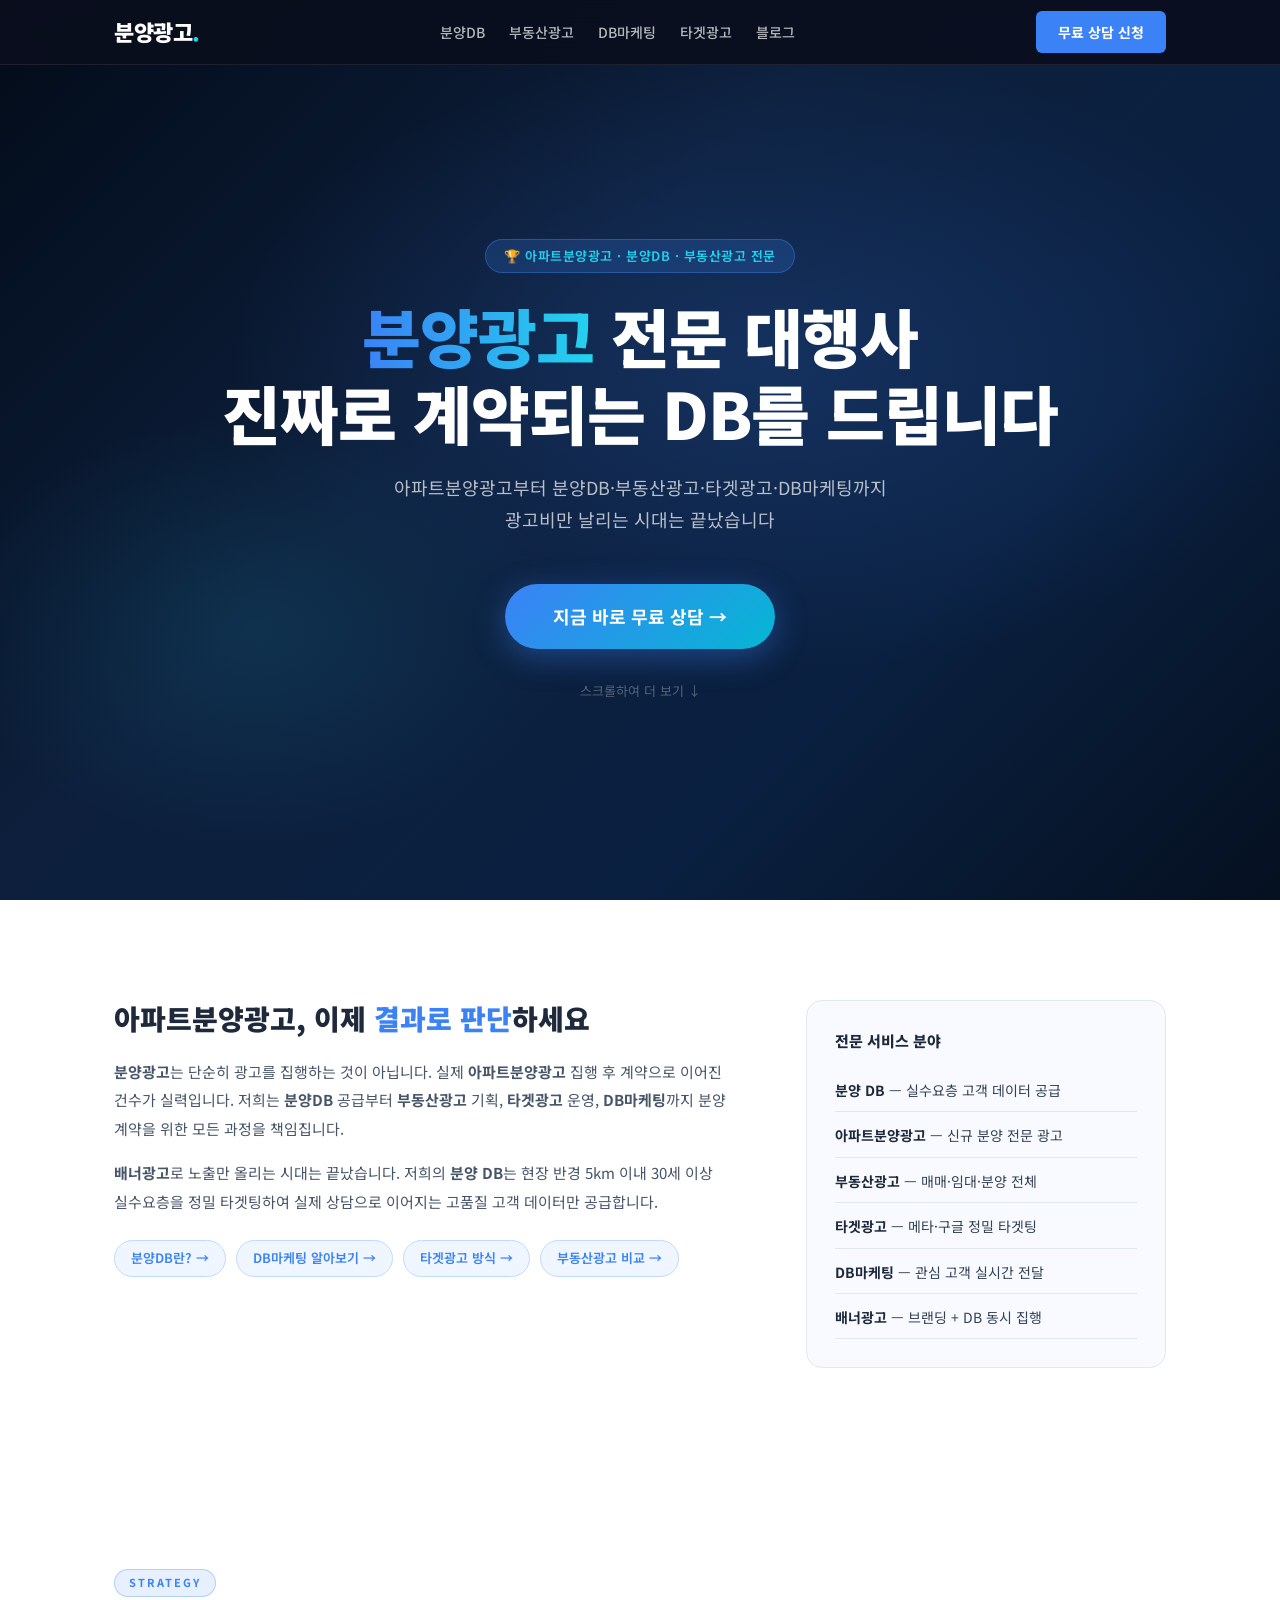
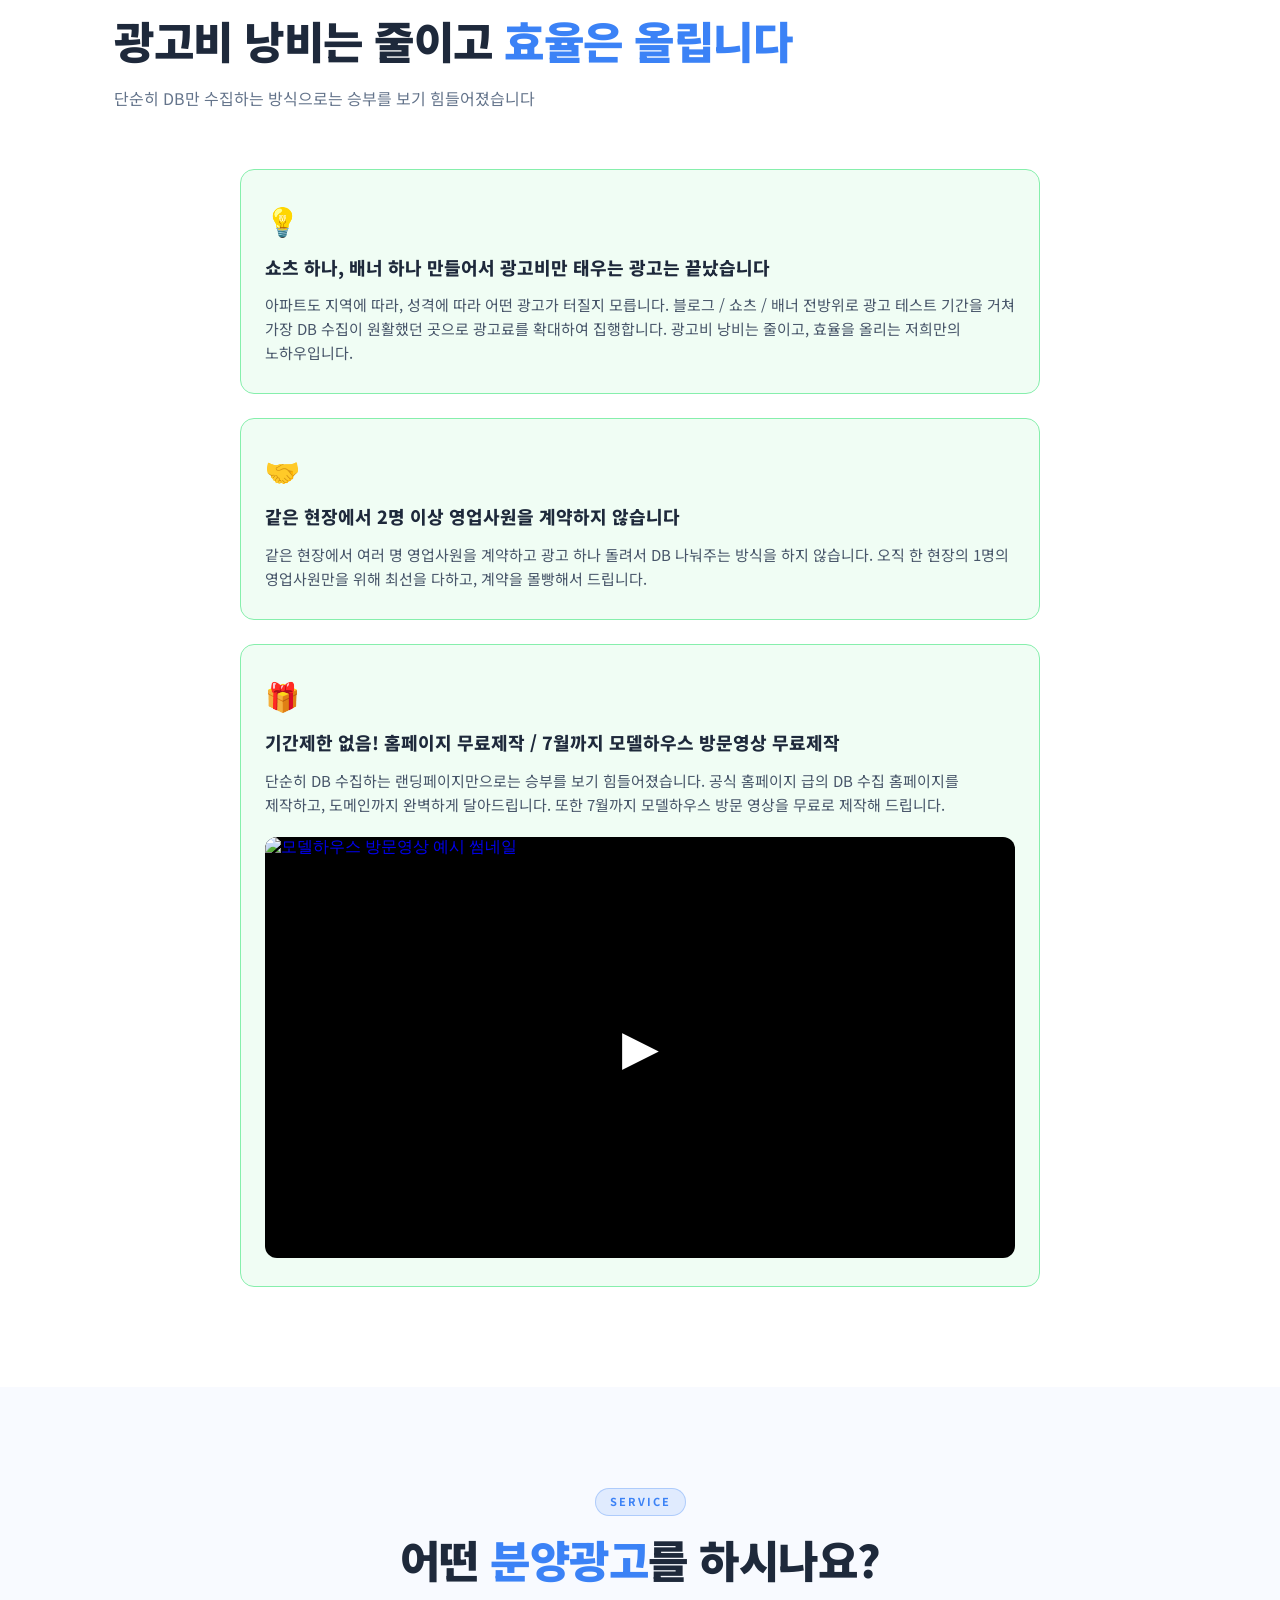
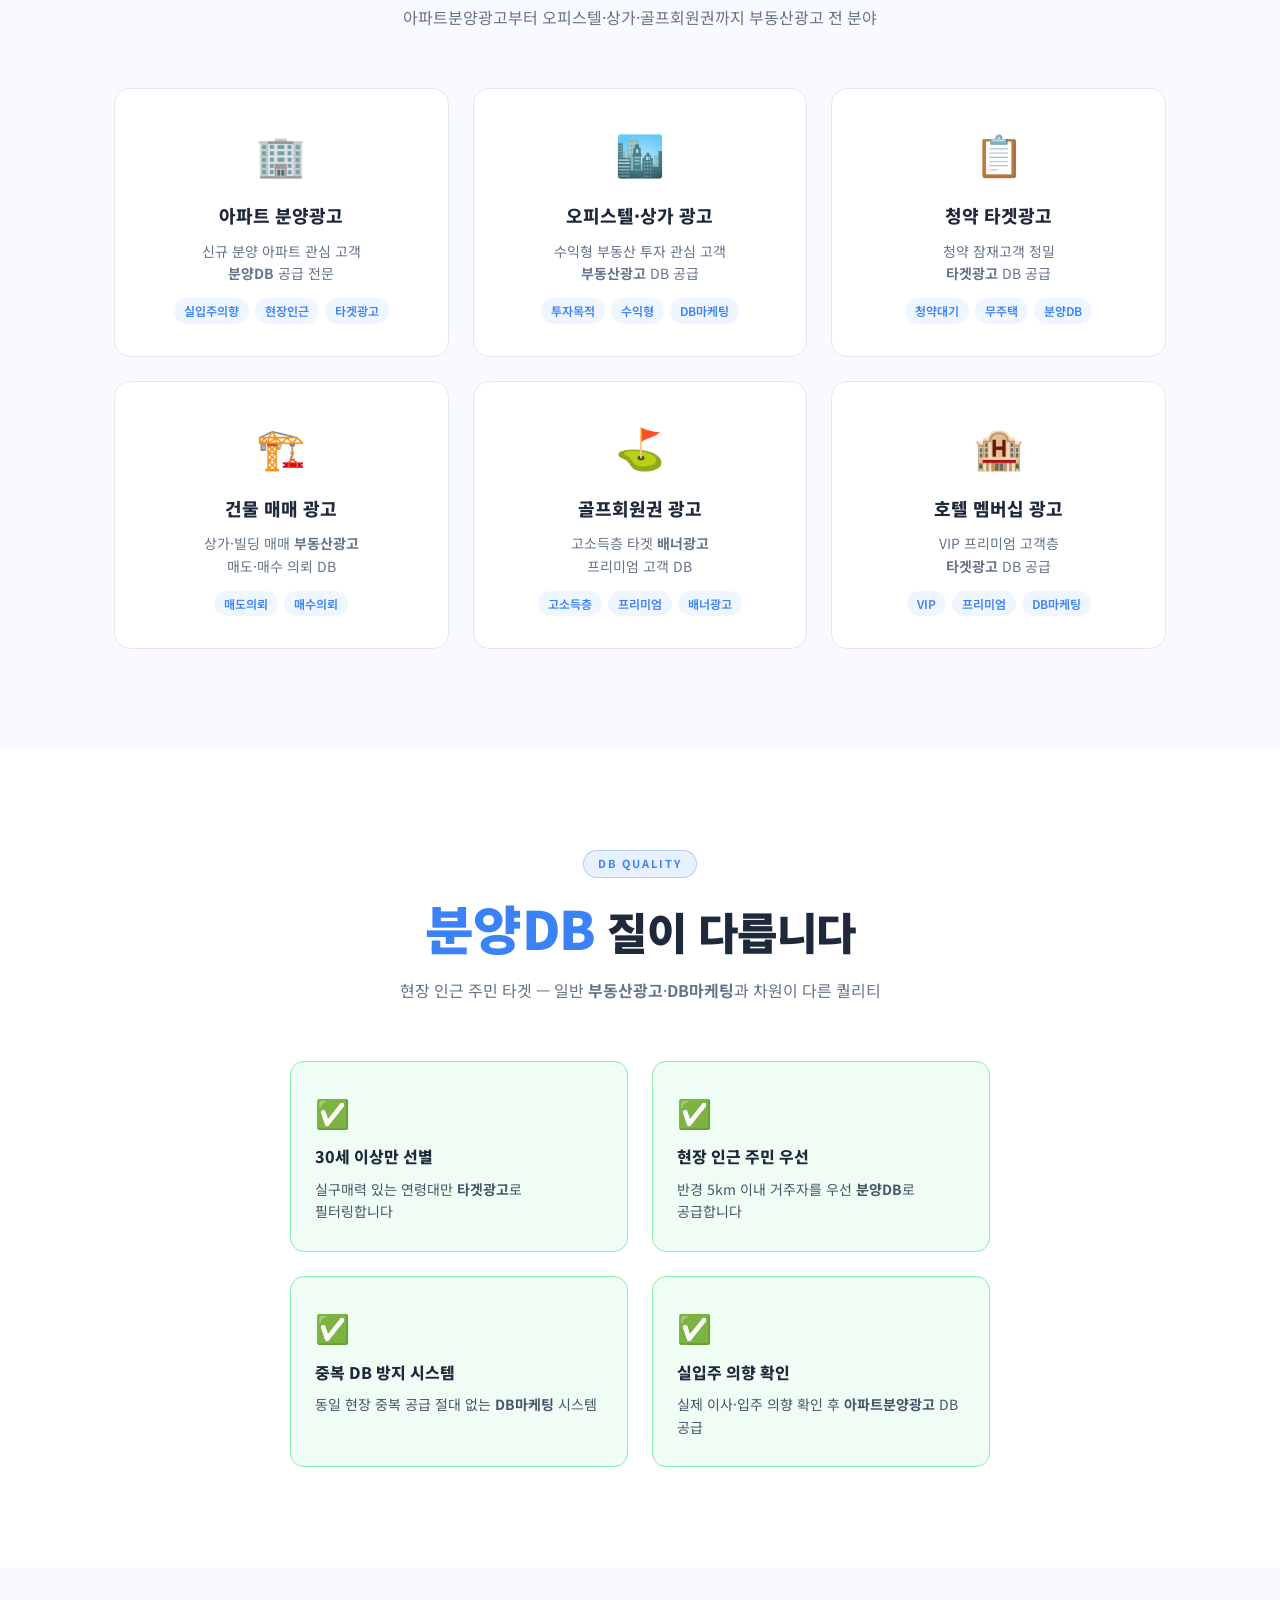
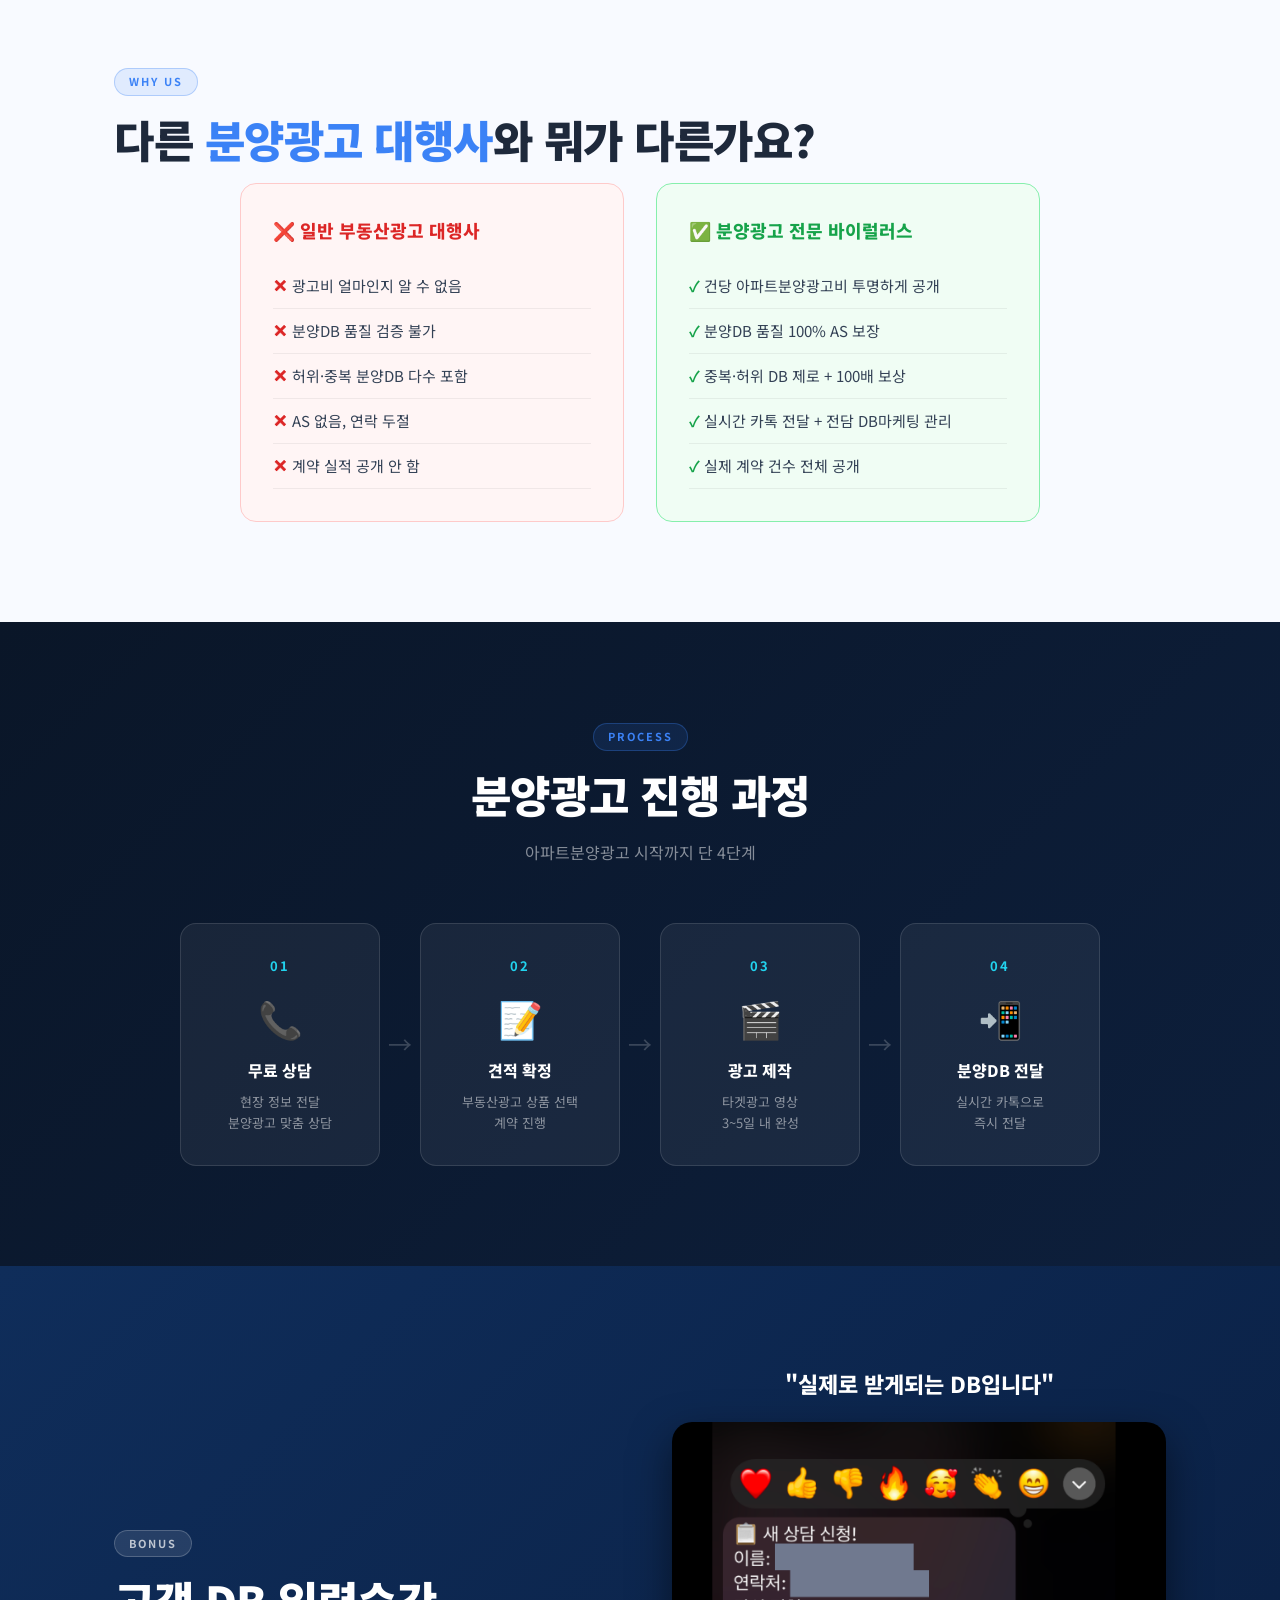
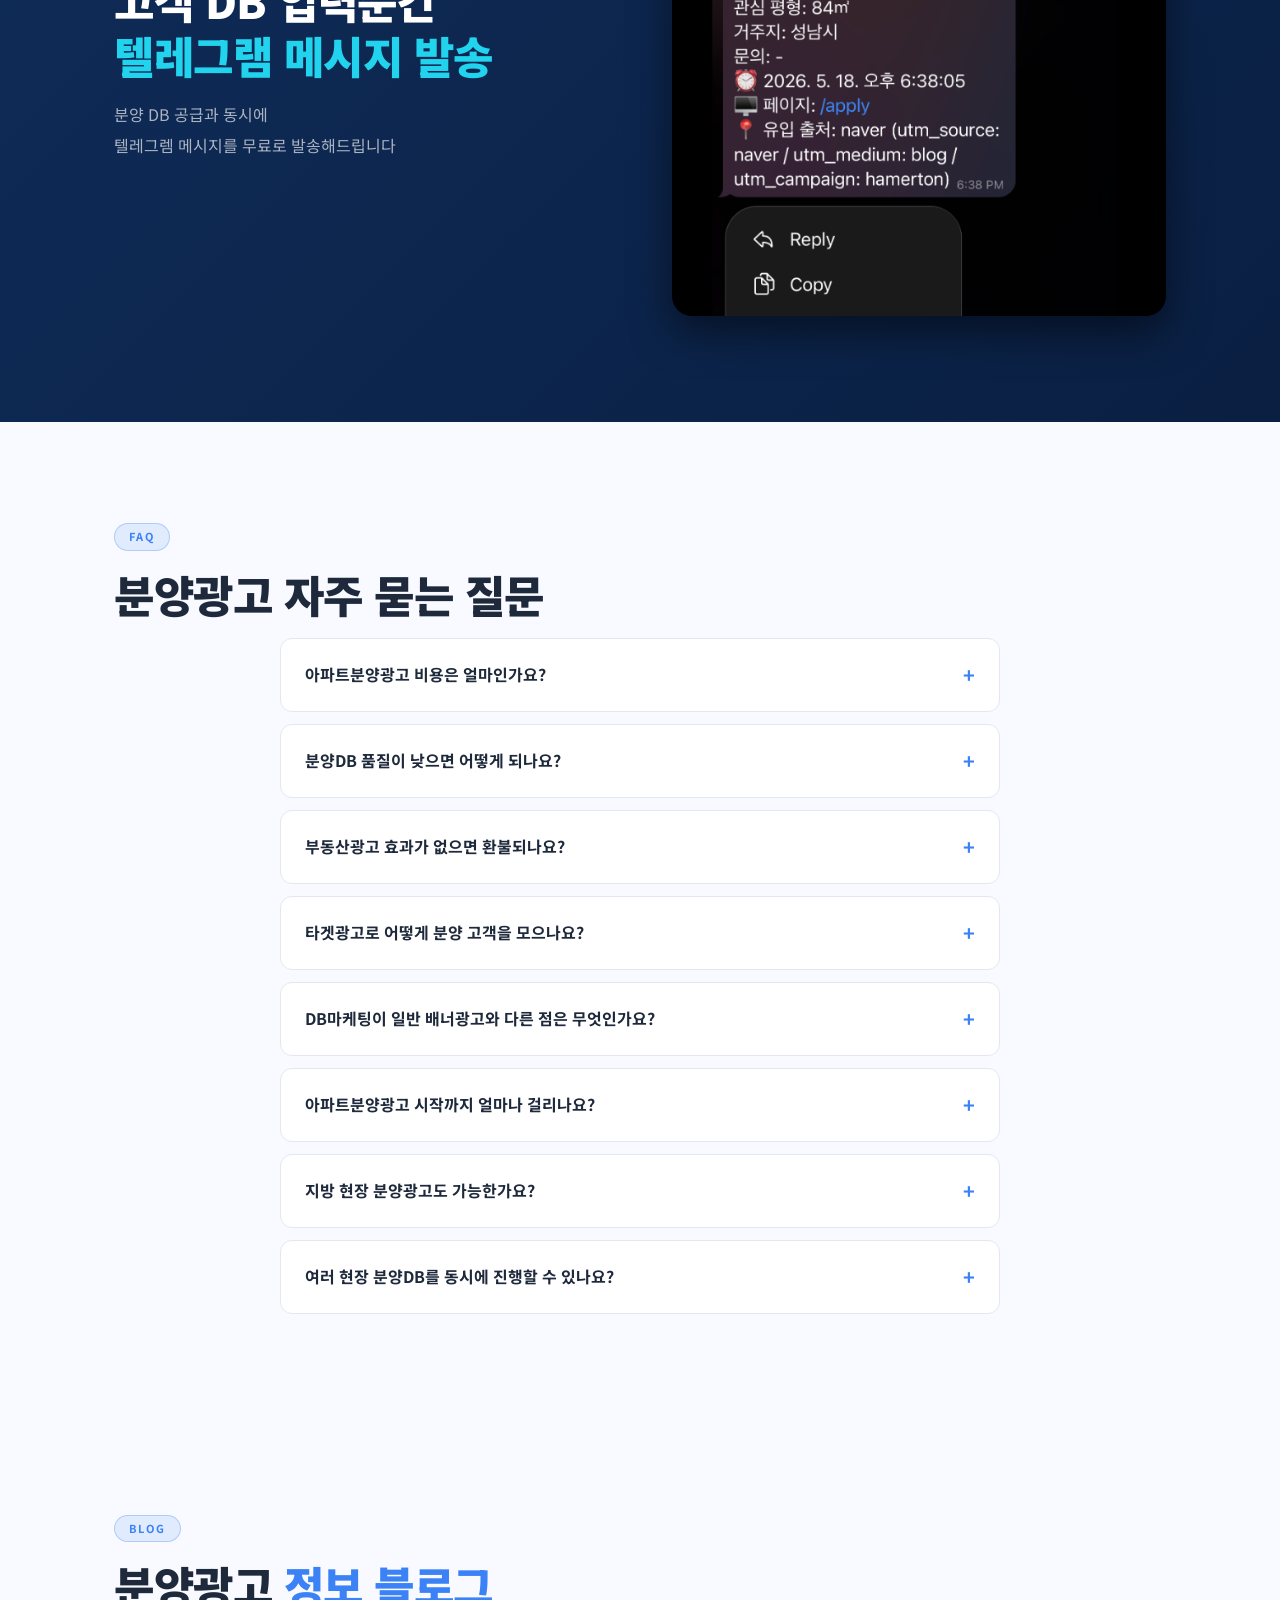
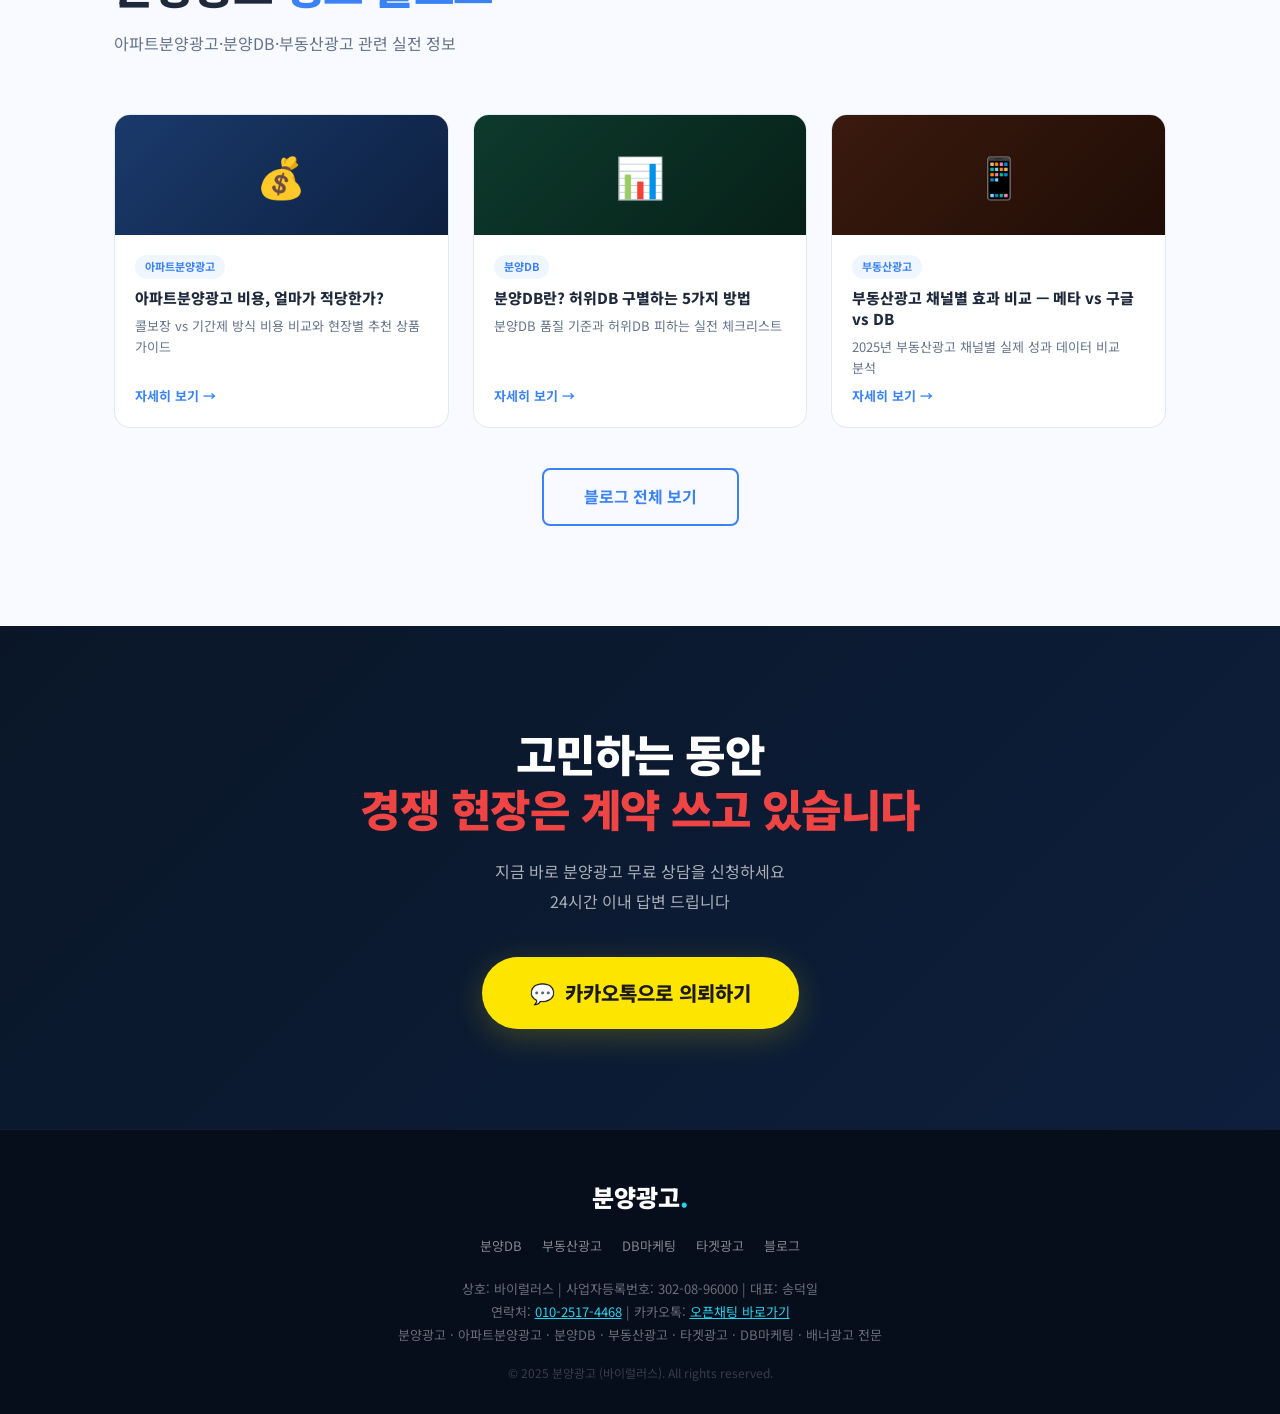
==== commit 884162d6: "텔레그램 DB 사진 추가" ====
--- a/index.html
+++ b/index.html
@@ -262,8 +262,14 @@
         <span class="db-icon">🎁</span>
         <h4 style="font-size: 18px; margin-bottom: 12px;">기간제한 없음! 홈페이지 무료제작 / 7월까지 모델하우스 방문영상 무료제작</h4>
         <p style="font-size: 15px; margin-bottom: 20px;">단순히 DB 수집하는 랜딩페이지만으로는 승부를 보기 힘들어졌습니다. 공식 홈페이지 급의 DB 수집 홈페이지를 제작하고, 도메인까지 완벽하게 달아드립니다. 또한 7월까지 모델하우스 방문 영상을 무료로 제작해 드립니다.</p>
-        <div style="position: relative; padding-bottom: 56.25%; height: 0; overflow: hidden; border-radius: 12px; margin-top: 16px;">
-          <iframe style="position: absolute; top: 0; left: 0; width: 100%; height: 100%; border: 0;" src="https://www.youtube.com/embed/ugtbHxfSh2c" title="모델하우스 방문영상 예시" allow="accelerometer; autoplay; clipboard-write; encrypted-media; gyroscope; picture-in-picture" allowfullscreen></iframe>
+        <div style="position: relative; padding-bottom: 56.25%; height: 0; overflow: hidden; border-radius: 12px; margin-top: 16px; background-color: #000;">
+          <iframe style="position: absolute; top: 0; left: 0; width: 100%; height: 100%; border: 0;" 
+                  src="https://www.youtube.com/embed/ugtbHxfSh2c" 
+                  srcdoc="<style>*{padding:0;margin:0;overflow:hidden}html,body{height:100%}img,span{position:absolute;width:100%;top:0;bottom:0;margin:auto}span{height:1.5em;text-align:center;font:48px/1.5 sans-serif;color:white;text-shadow:0 0 0.5em black}</style><a href=https://www.youtube.com/embed/ugtbHxfSh2c?autoplay=1><img src=https://img.youtube.com/vi/ugtbHxfSh2c/maxresdefault.jpg alt='모델하우스 방문영상 예시 썸네일' style='width:100%; height:100%; object-fit:cover;'><span>▶</span></a>"
+                  title="모델하우스 방문영상 예시" 
+                  allow="accelerometer; autoplay; clipboard-write; encrypted-media; gyroscope; picture-in-picture" 
+                  allowfullscreen>
+          </iframe>
         </div>
       </div>
     </div>
--- a/style.css
+++ b/style.css
@@ -168,6 +168,8 @@
   background: #fff;
   line-height: 1.6;
   overflow-x: hidden;
+  word-break: keep-all;
+  overflow-wrap: break-word;
 }
 
 .container {
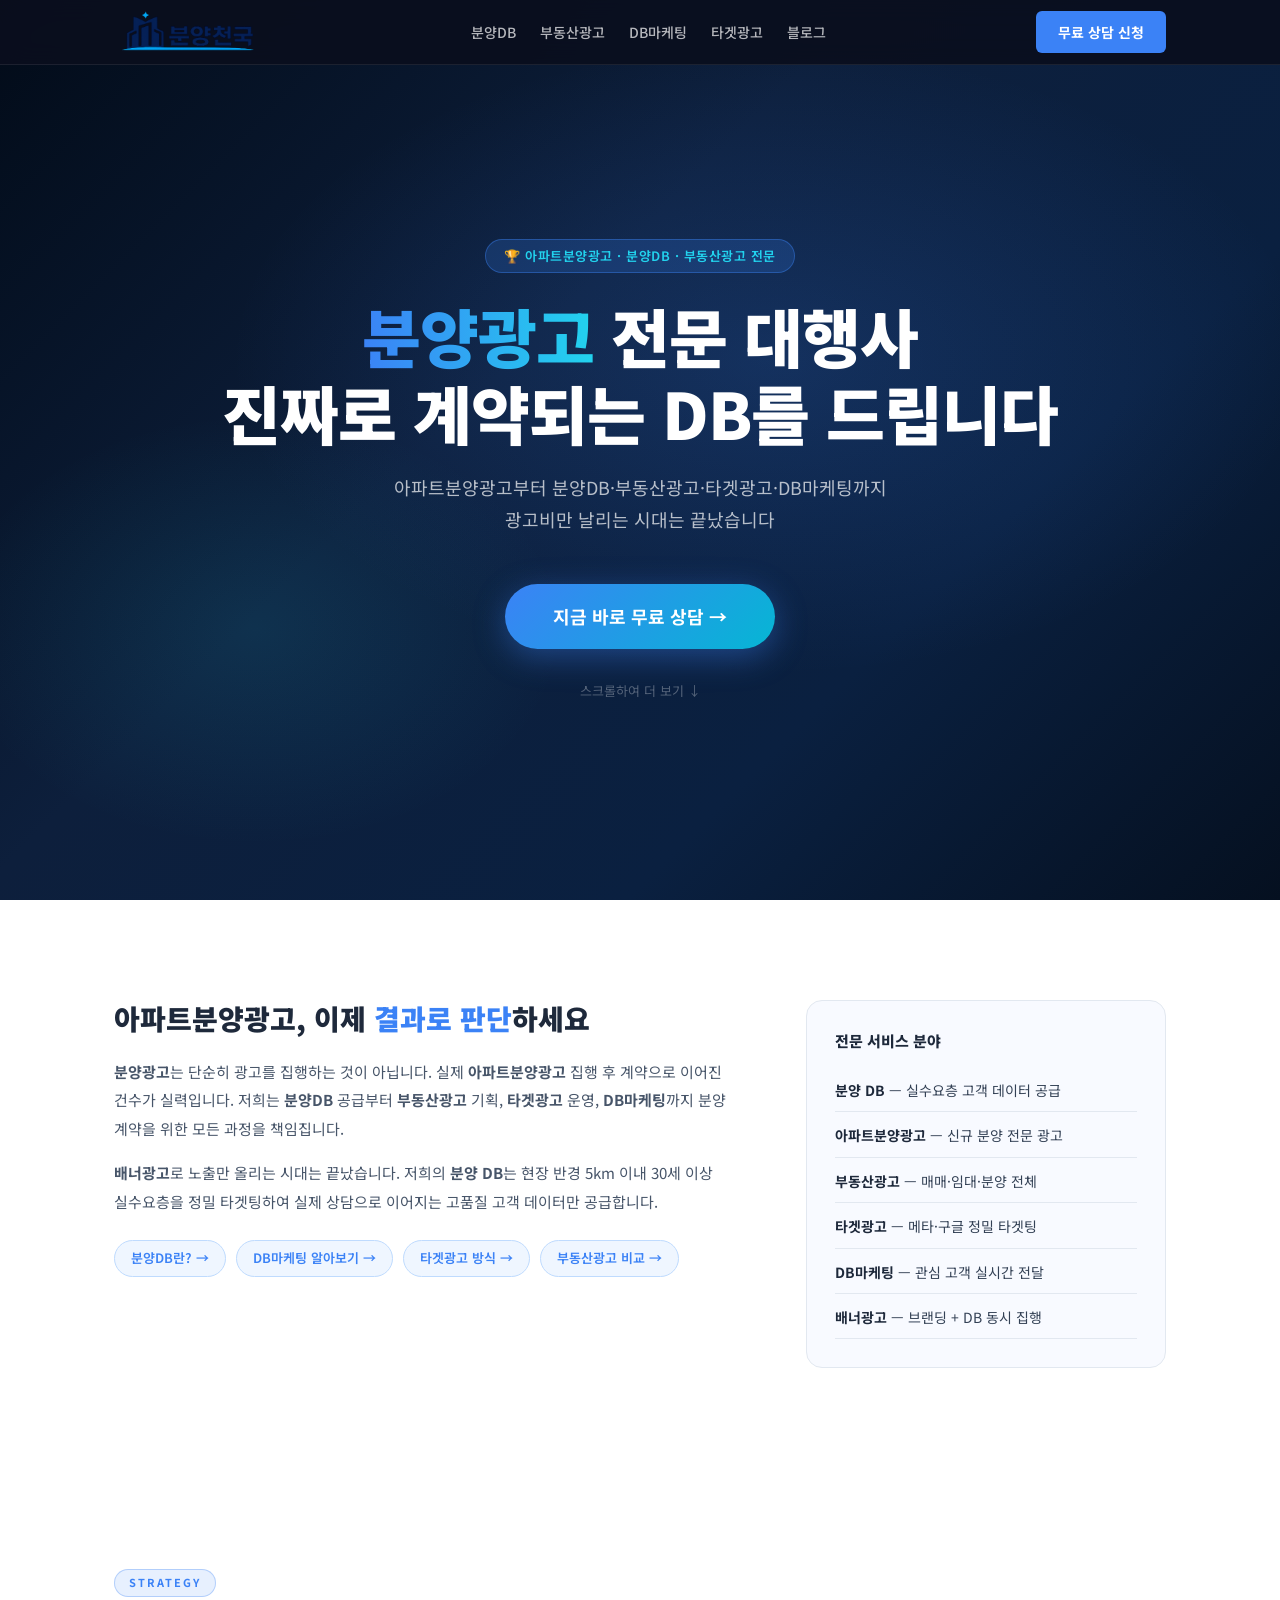
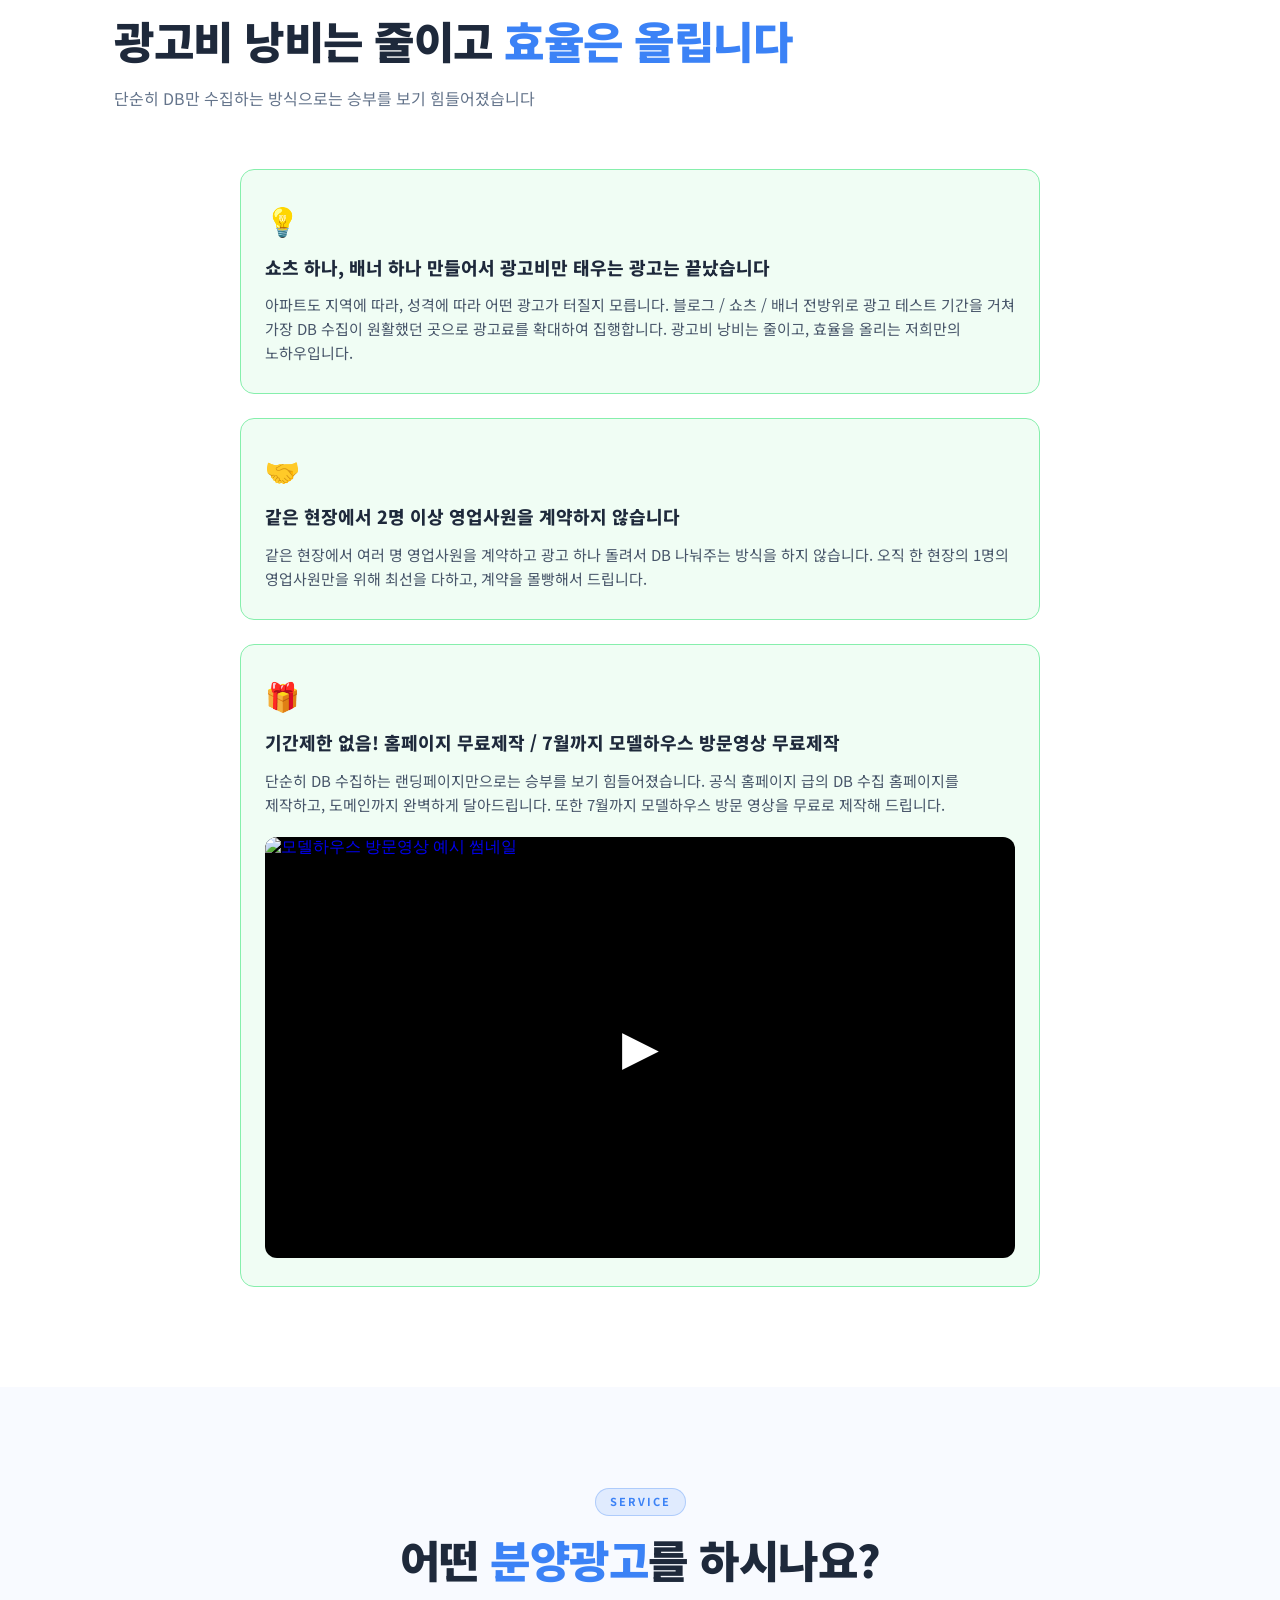
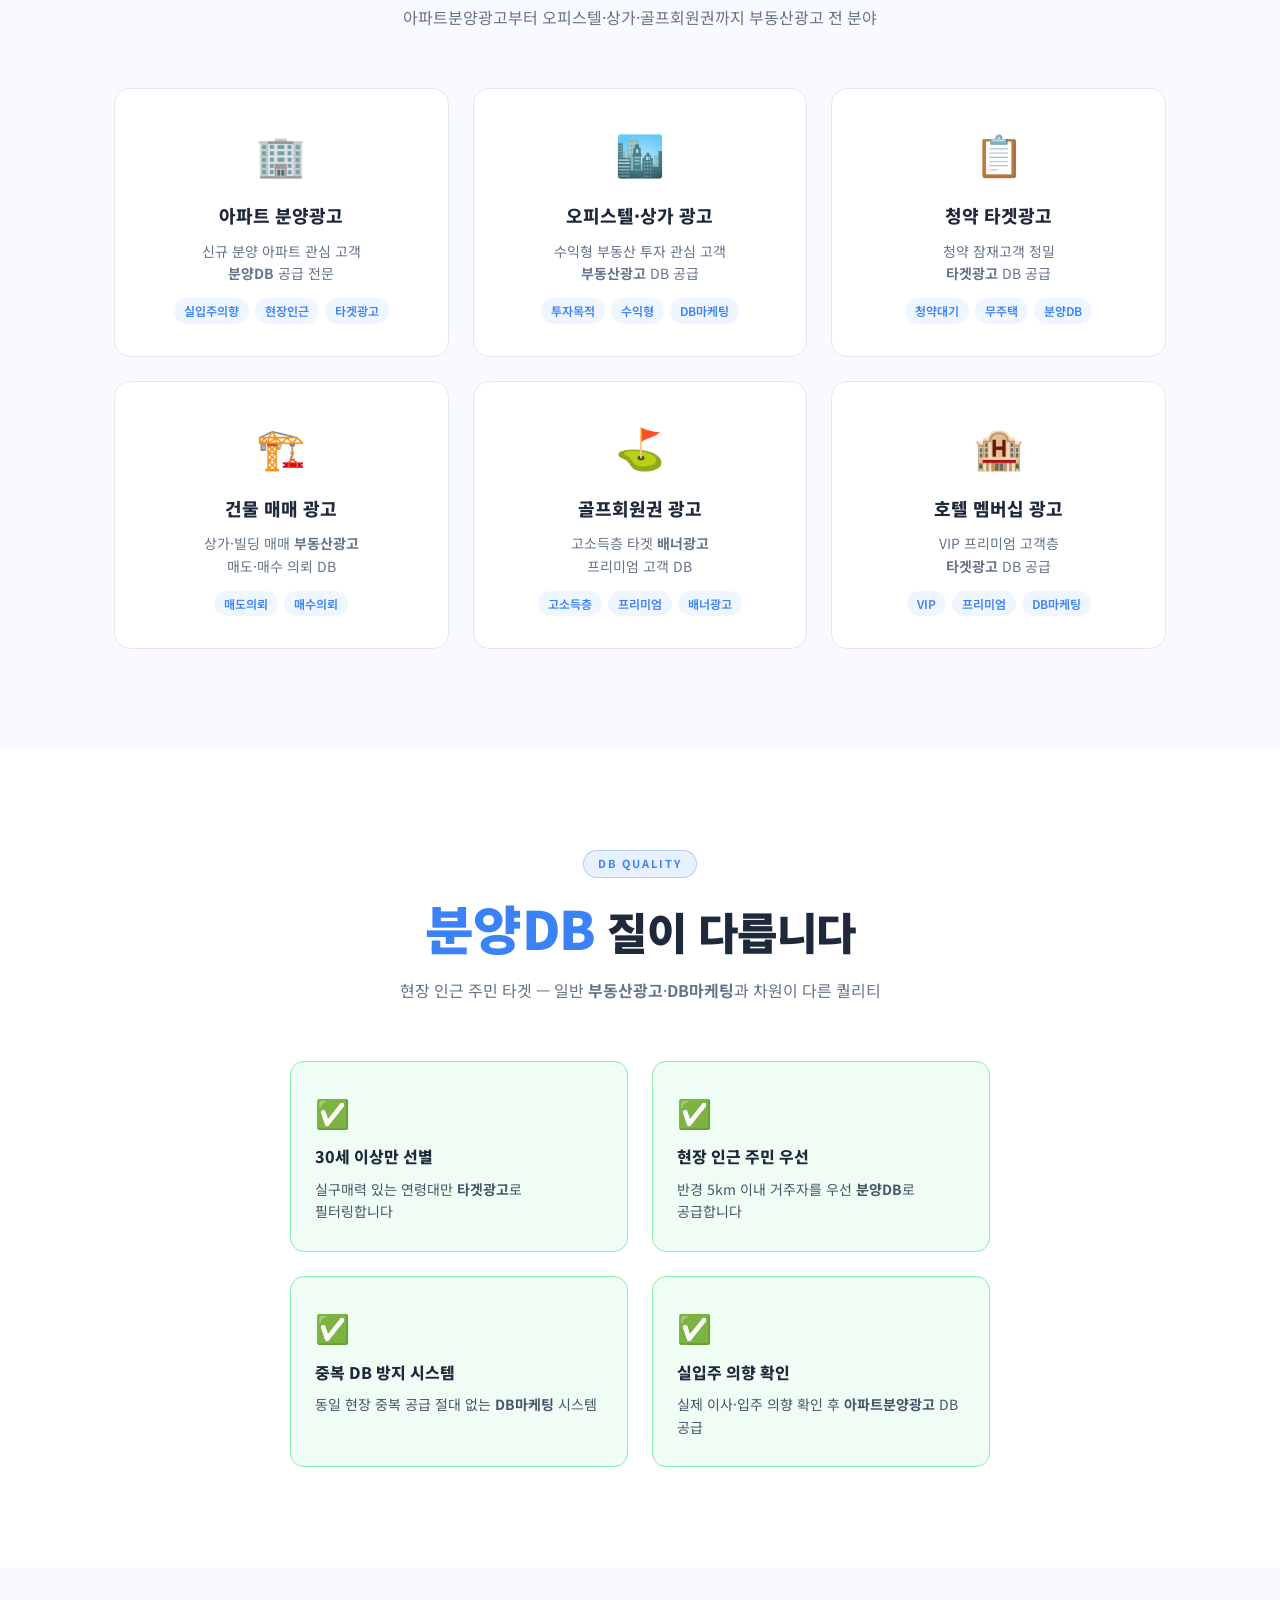
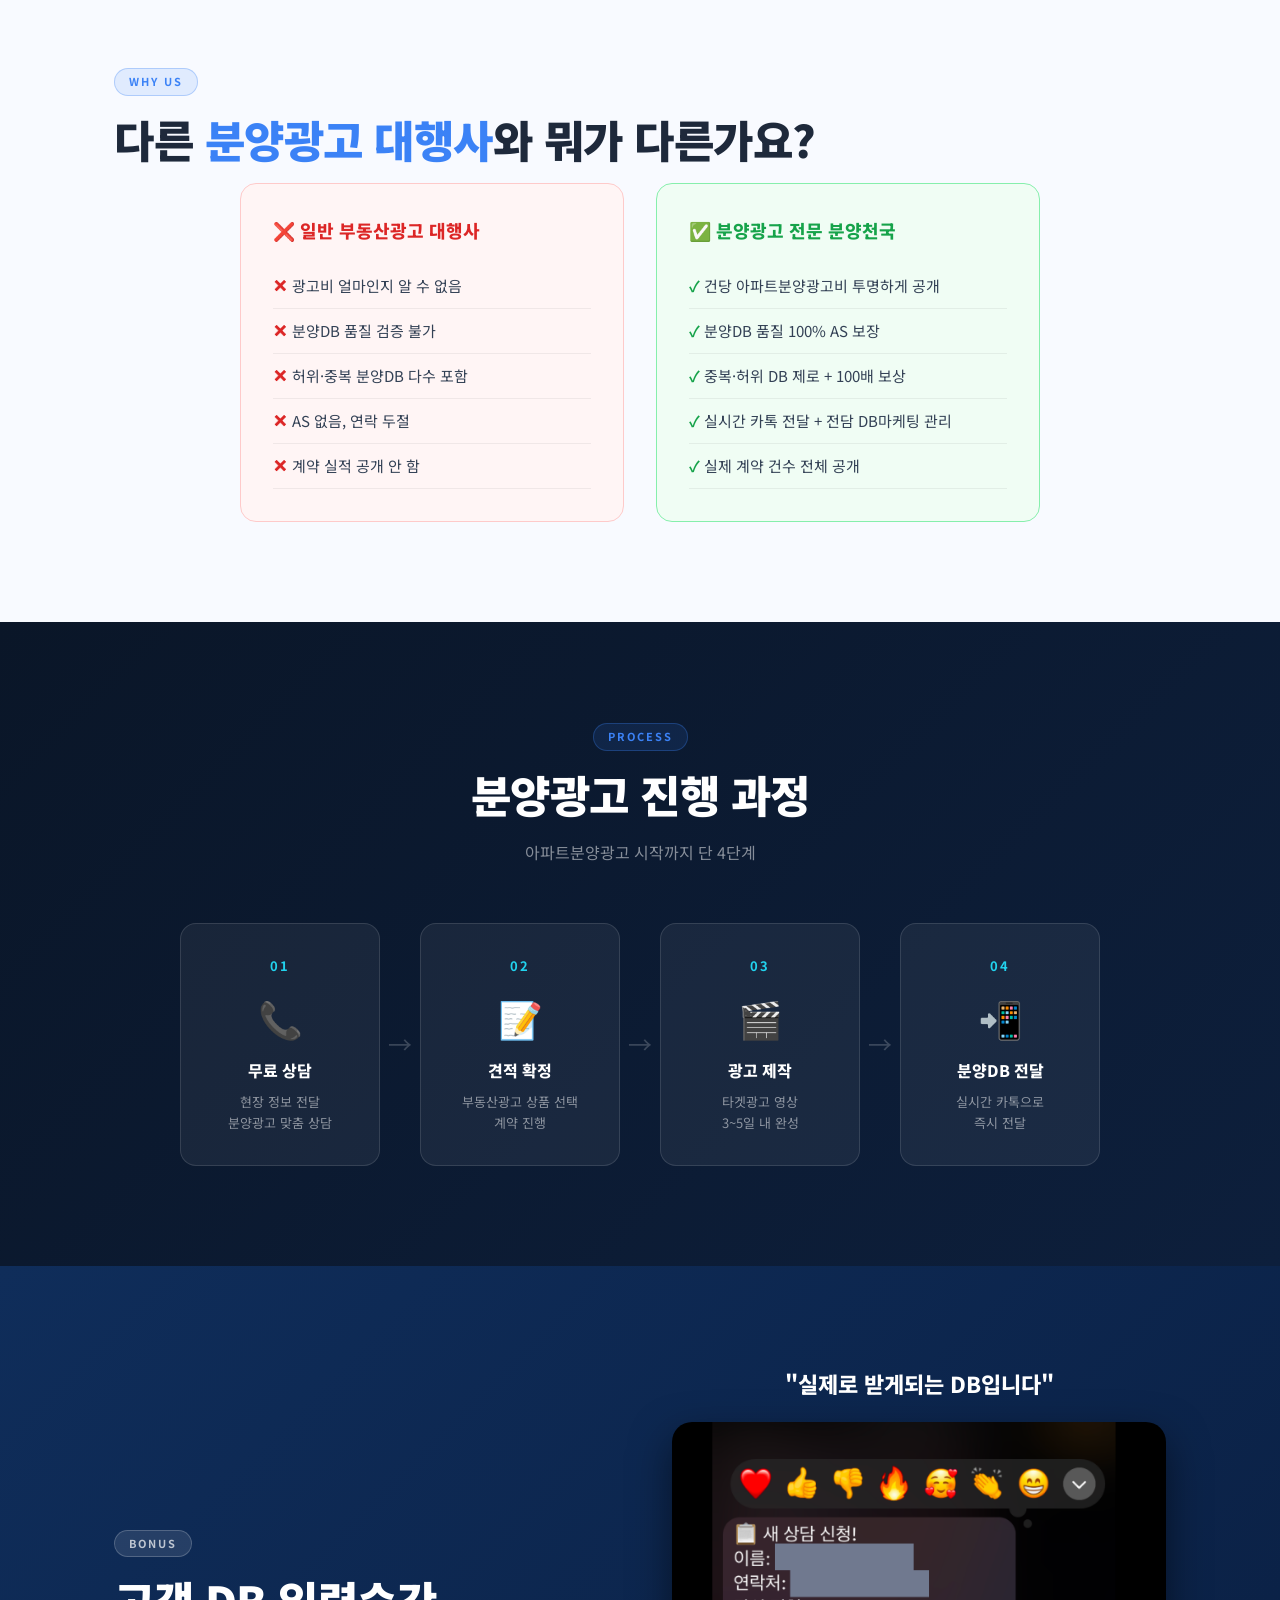
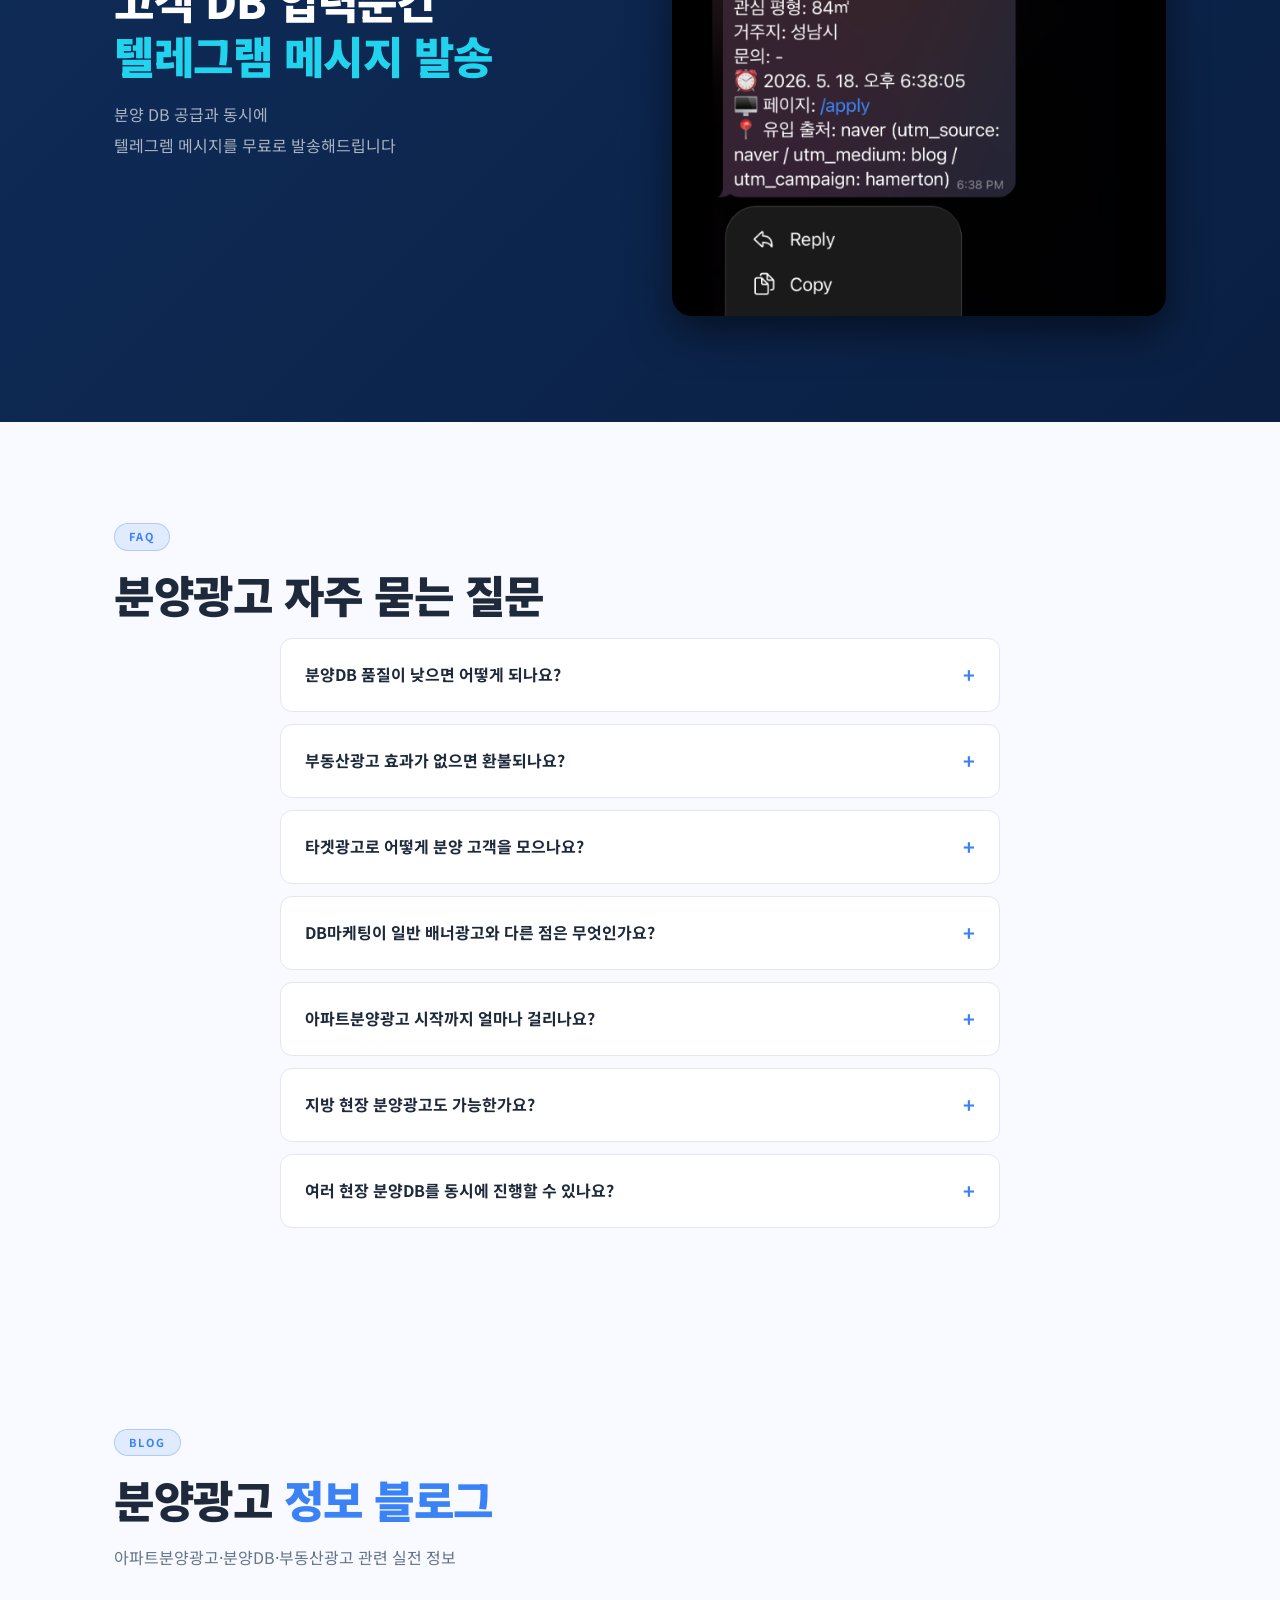
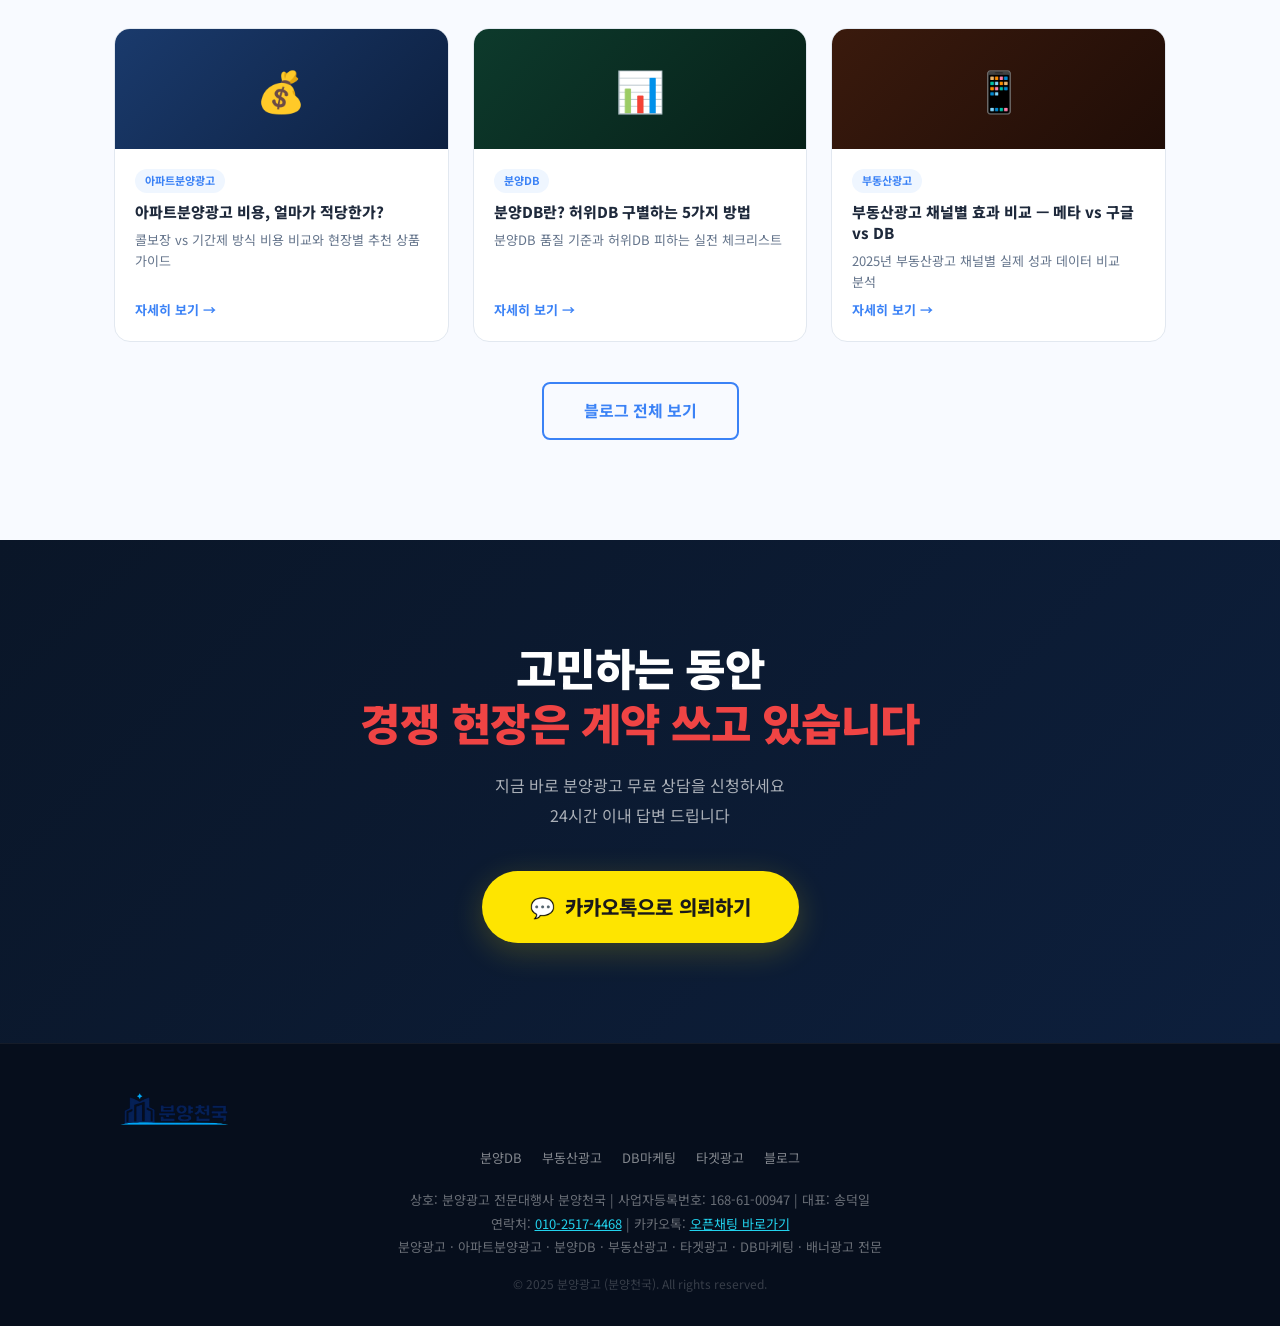
==== commit 35d10009: "브랜드명 변경, 로고/파비콘 추가, 가격정보 삭제, 사업자번호 수정 - 브랜드명 바이럴러스 → 분양천국 전체 교체 - favicon.png, logo.png 추가 (헤더/푸터 이미" ====
--- a/index.html
+++ b/index.html
@@ -8,7 +8,7 @@
   <title>분양광고 전문 대행사 | 아파트분양광고·분양DB·부동산광고·타겟광고</title>
 
   <!-- ■ SEO: Meta Description (핵심 키워드 포함, 140자 이내) -->
-  <meta name="description" content="아파트분양광고·분양DB·부동산광고·타겟광고 전문 대행사. 콜보장·허위DB 100배 보상·재진행률 87%. 건당 22,000원~. 무료 상담 ☎010-2517-4468">
+  <meta name="description" content="아파트분양광고·분양DB·부동산광고·타겟광고 전문 대행사. 콜보장·허위DB 100배 보상·재진행률 87%. 무료 상담 ☎010-2517-4468">
 
   <!-- ■ SEO: Meta Keywords -->
   <meta name="keywords" content="분양광고,아파트분양광고,부동산광고,분양DB,DB마케팅,타겟광고,배너광고,분양광고대행사,아파트광고,분양마케팅">
@@ -19,7 +19,7 @@
   <!-- ■ SEO: Open Graph (카카오·페이스북 공유 최적화) -->
   <meta property="og:type" content="website">
   <meta property="og:title" content="분양광고 전문 대행사 | 아파트분양광고·분양DB·부동산광고">
-  <meta property="og:description" content="콜보장·허위DB 100배 보상. 아파트분양광고 전문. 재진행률 87%. 건당 22,000원~. 무료 상담 010-2517-4468">
+  <meta property="og:description" content="콜보장·허위DB 100배 보상. 아파트분양광고 전문. 재진행률 87%. 무료 상담 010-2517-4468">
   <meta property="og:url" content="https://분양광고.kr/">
   <meta property="og:site_name" content="분양광고">
   <meta property="og:locale" content="ko_KR">
@@ -28,7 +28,7 @@
   <!-- ■ SEO: Twitter Card -->
   <meta name="twitter:card" content="summary_large_image">
   <meta name="twitter:title" content="분양광고 전문 대행사 | 아파트분양광고·분양DB">
-  <meta name="twitter:description" content="콜보장·허위DB 100배 보상. 건당 22,000원~. 무료 상담 010-2517-4468">
+  <meta name="twitter:description" content="콜보장·허위DB 100배 보상. 무료 상담 010-2517-4468">
 
   <!-- ■ SEO: 검색엔진 크롤링 허용 -->
   <meta name="robots" content="index, follow">
@@ -38,14 +38,16 @@
   <!-- ■ Google Search Console 소유권 인증 (발급 후 content 교체) -->
   <!-- <meta name="google-site-verification" content="YOUR_VERIFICATION_CODE"> -->
 
-  <!-- ■ 네이버 서치어드바이저 인증 (발급 후 content 교체) -->
   <!-- <meta name="naver-site-verification" content="YOUR_VERIFICATION_CODE"> -->
+  <meta name="naver-site-verification" content="a96ef5eb948dde1f29911206184a3e3bd53e4af3" />
 
   <!-- ■ 성능: Font preconnect -->
   <link rel="preconnect" href="https://fonts.googleapis.com">
   <link rel="preconnect" href="https://fonts.gstatic.com" crossorigin>
   <link href="https://fonts.googleapis.com/css2?family=Noto+Sans+KR:wght@400;500;700;900&display=swap" rel="stylesheet">
 
+  <link rel="icon" type="image/png" href="/favicon.png">
+  <link rel="apple-touch-icon" href="/favicon.png">
   <link rel="stylesheet" href="style.css">
 
   <!-- ■ SEO: Schema.org 구조화 데이터 -->
@@ -56,7 +58,7 @@
       {
         "@type": "LocalBusiness",
         "@id": "https://분양광고.kr/#business",
-        "name": "분양광고 (바이럴러스)",
+        "name": "분양광고 (분양천국)",
         "alternateName": ["분양광고대행사", "아파트분양광고", "부동산광고대행사"],
         "description": "아파트분양광고·분양DB·부동산광고·타겟광고·DB마케팅 전문 대행사. 콜보장·허위DB 100배 보상.",
         "url": "https://분양광고.kr/",
@@ -70,32 +72,17 @@
         "founder": { "@type": "Person", "name": "송덕일" },
         "areaServed": { "@type": "Country", "name": "KR" },
         "serviceType": ["아파트분양광고", "분양DB", "부동산광고", "타겟광고", "DB마케팅", "배너광고"],
-        "priceRange": "₩₩",
         "sameAs": ["https://open.kakao.com/o/sEBeeBvi"]
       },
       {
         "@type": "Service",
         "name": "아파트분양광고",
         "provider": { "@id": "https://분양광고.kr/#business" },
-        "description": "아파트 신규 분양 전문 광고. 분양DB 콜보장, 건당 22,000원~. 허위DB 100배 보상.",
-        "offers": {
-          "@type": "AggregateOffer",
-          "priceCurrency": "KRW",
-          "lowPrice": "2000000",
-          "highPrice": "4900000"
-        }
+        "description": "아파트 신규 분양 전문 광고. 분양DB 콜보장. 허위DB 100배 보상."
       },
       {
         "@type": "FAQPage",
         "mainEntity": [
-          {
-            "@type": "Question",
-            "name": "아파트분양광고 비용은 얼마인가요?",
-            "acceptedAnswer": {
-              "@type": "Answer",
-              "text": "콜보장 광고 기준 건당 22,000원~25,000원이며, 100건 250만원 / 150건 345만원 / 200건 440만원 상품이 있습니다. 기간제 광고는 15일 200만원, 30일 300만원, 60일 490만원입니다."
-            }
-          },
           {
             "@type": "Question",
             "name": "분양DB 품질이 낮으면 어떻게 되나요?",
@@ -169,7 +156,9 @@
 <header class="site-header" role="banner">
   <div class="container header-inner">
     <!-- 로고 = 사이트명 '분양광고' -->
-    <a href="/" class="logo" title="분양광고 전문 대행사 홈">분양광고<span class="logo-dot">.</span></a>
+    <a href="/" class="logo" title="분양천국 분양광고 전문 대행사 홈">
+      <img src="/logo.png" alt="분양천국 분양광고 전문 대행사" height="44" loading="eager">
+    </a>
     <nav class="header-nav" role="navigation" aria-label="주요 메뉴">
       <a href="/분양-db/" title="분양DB 서비스">분양DB</a>
       <a href="/부동산광고/" title="부동산광고 서비스">부동산광고</a>
@@ -375,7 +364,7 @@
         </ul>
       </div>
       <div class="compare-good">
-        <h3 class="compare-label good">✅ 분양광고 전문 바이럴러스</h3>
+        <h3 class="compare-label good">✅ 분양광고 전문 분양천국</h3>
         <ul>
           <li>건당 아파트분양광고비 투명하게 공개</li>
           <li>분양DB 품질 100% AS 보장</li>
@@ -452,10 +441,6 @@
     <h2 class="section-title">분양광고 자주 묻는 질문</h2>
     <div class="faq-list">
       <details class="faq-item">
-        <summary>아파트분양광고 비용은 얼마인가요?</summary>
-        <p>콜보장 광고 기준 건당 22,000원~25,000원입니다. 100건 2,500,000원 / 150건 3,450,000원 / 200건 4,400,000원 상품이 있습니다. 기간제 부동산광고는 15일 200만원, 30일 300만원, 60일 490만원입니다. 모두 VAT 별도입니다.</p>
-      </details>
-      <details class="faq-item">
         <summary>분양DB 품질이 낮으면 어떻게 되나요?</summary>
         <p>잘못누름, 중복, 결번, 장난전화는 전부 AS 처리해 드립니다. 허위 분양DB 삽입 시 해당 건의 100배를 보상해 드립니다. 단, 부재 및 상담 거절은 AS 대상이 아닙니다.</p>
       </details>
@@ -495,7 +480,7 @@
     <h2 class="section-title">분양광고 <span class="blue">정보 블로그</span></h2>
     <p class="section-sub">아파트분양광고·분양DB·부동산광고 관련 실전 정보</p>
     <div class="blog-grid">
-      <a href="/blog/아파트분양광고-비용/" class="blog-card">
+      <a href="https://blog.naver.com/viralers/224290354881" target="_blank" rel="noopener" class="blog-card">
         <div class="blog-thumb" style="background:linear-gradient(135deg,#1a3a6c,#0d2040);">
           <span>💰</span>
         </div>
@@ -506,7 +491,7 @@
           <span class="blog-more">자세히 보기 →</span>
         </div>
       </a>
-      <a href="/blog/분양db란/" class="blog-card">
+      <a href="https://blog.naver.com/viralers/224290354881" target="_blank" rel="noopener" class="blog-card">
         <div class="blog-thumb" style="background:linear-gradient(135deg,#0d3a2c,#072018);">
           <span>📊</span>
         </div>
@@ -517,7 +502,7 @@
           <span class="blog-more">자세히 보기 →</span>
         </div>
       </a>
-      <a href="/blog/부동산광고-채널비교/" class="blog-card">
+      <a href="https://blog.naver.com/viralers/224290354881" target="_blank" rel="noopener" class="blog-card">
         <div class="blog-thumb" style="background:linear-gradient(135deg,#3a1a0d,#200d07);">
           <span>📱</span>
         </div>
@@ -552,7 +537,7 @@
 <!-- ===== FOOTER ===== -->
 <footer class="site-footer" role="contentinfo">
   <div class="container footer-inner">
-    <div class="footer-logo">분양광고<span class="logo-dot">.</span></div>
+    <div class="footer-logo"><img src="/logo.png" alt="분양천국" height="36" loading="lazy"></div>
     <nav class="footer-nav" aria-label="푸터 메뉴">
       <a href="/분양-db/">분양DB</a>
       <a href="/부동산광고/">부동산광고</a>
@@ -561,11 +546,11 @@
       <a href="/blog/">블로그</a>
     </nav>
     <div class="footer-info">
-      <p>상호: 바이럴러스 | 사업자등록번호: 302-08-96000 | 대표: 송덕일</p>
+      <p>상호: 분양광고 전문대행사 분양천국 | 사업자등록번호: 168-61-00947 | 대표: 송덕일</p>
       <p>연락처: <a href="tel:010-2517-4468">010-2517-4468</a> | 카카오톡: <a href="https://open.kakao.com/o/sEBeeBvi" target="_blank" rel="noopener">오픈채팅 바로가기</a></p>
       <p>분양광고 · 아파트분양광고 · 분양DB · 부동산광고 · 타겟광고 · DB마케팅 · 배너광고 전문</p>
     </div>
-    <p class="footer-copy">© 2025 분양광고 (바이럴러스). All rights reserved.</p>
+    <p class="footer-copy">© 2025 분양광고 (분양천국). All rights reserved.</p>
   </div>
 </footer>
 
--- a/style.css
+++ b/style.css
@@ -11,9 +11,9 @@
 }
 .skip-nav:focus { top: 0; }
 
-/* ===== LOGO DOT ===== */
-.logo-dot { color: var(--cyan); }
-.logo { color: #fff; font-size: 22px; font-weight: 900; letter-spacing: -0.5px; }
+/* ===== LOGO ===== */
+.logo { display: flex; align-items: center; }
+.logo img { height: 44px; width: auto; display: block; }
 
 /* ===== HEADER NAV ===== */
 .header-nav { display: flex; gap: 24px; align-items: center; }
@@ -130,7 +130,8 @@
 .footer-nav a { color: rgba(255,255,255,.5); font-size: 13px; transition: color .2s; }
 .footer-nav a:hover { color: var(--cyan); }
 .footer-inner { text-align: center; }
-.footer-logo { font-size: 24px; font-weight: 900; color: #fff; margin-bottom: 16px; }
+.footer-logo { margin-bottom: 16px; display: flex; align-items: center; }
+.footer-logo img { height: 36px; width: auto; display: block; }
 
 /* ===== REVEAL ANIMATION ===== */
 .reveal {
@@ -264,13 +265,8 @@
   justify-content: space-between;
   height: 64px;
 }
-.logo {
-  font-size: 22px;
-  font-weight: 900;
-  color: #fff;
-  letter-spacing: -0.5px;
-}
-.logo span { color: var(--cyan); }
+.logo { display: flex; align-items: center; }
+.logo img { height: 44px; width: auto; display: block; }
 
 /* ===== HERO ===== */
 .hero {
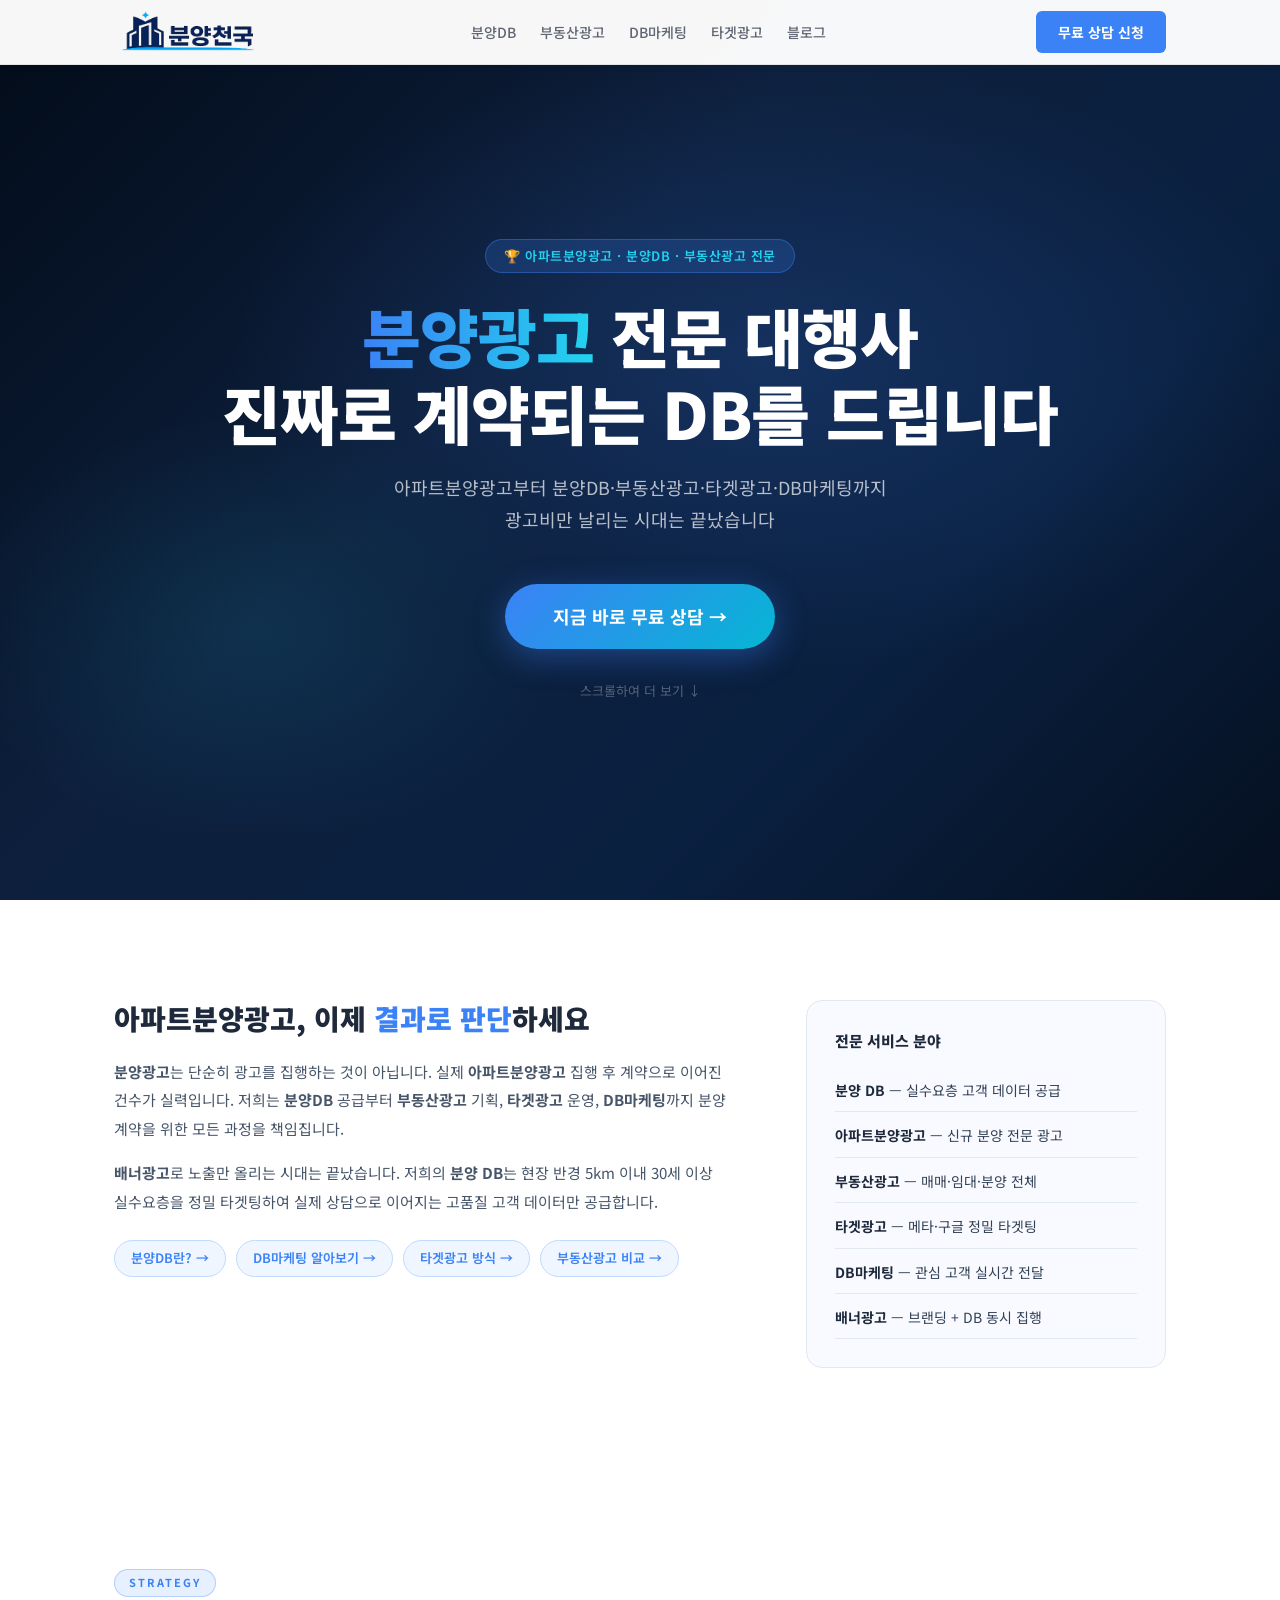
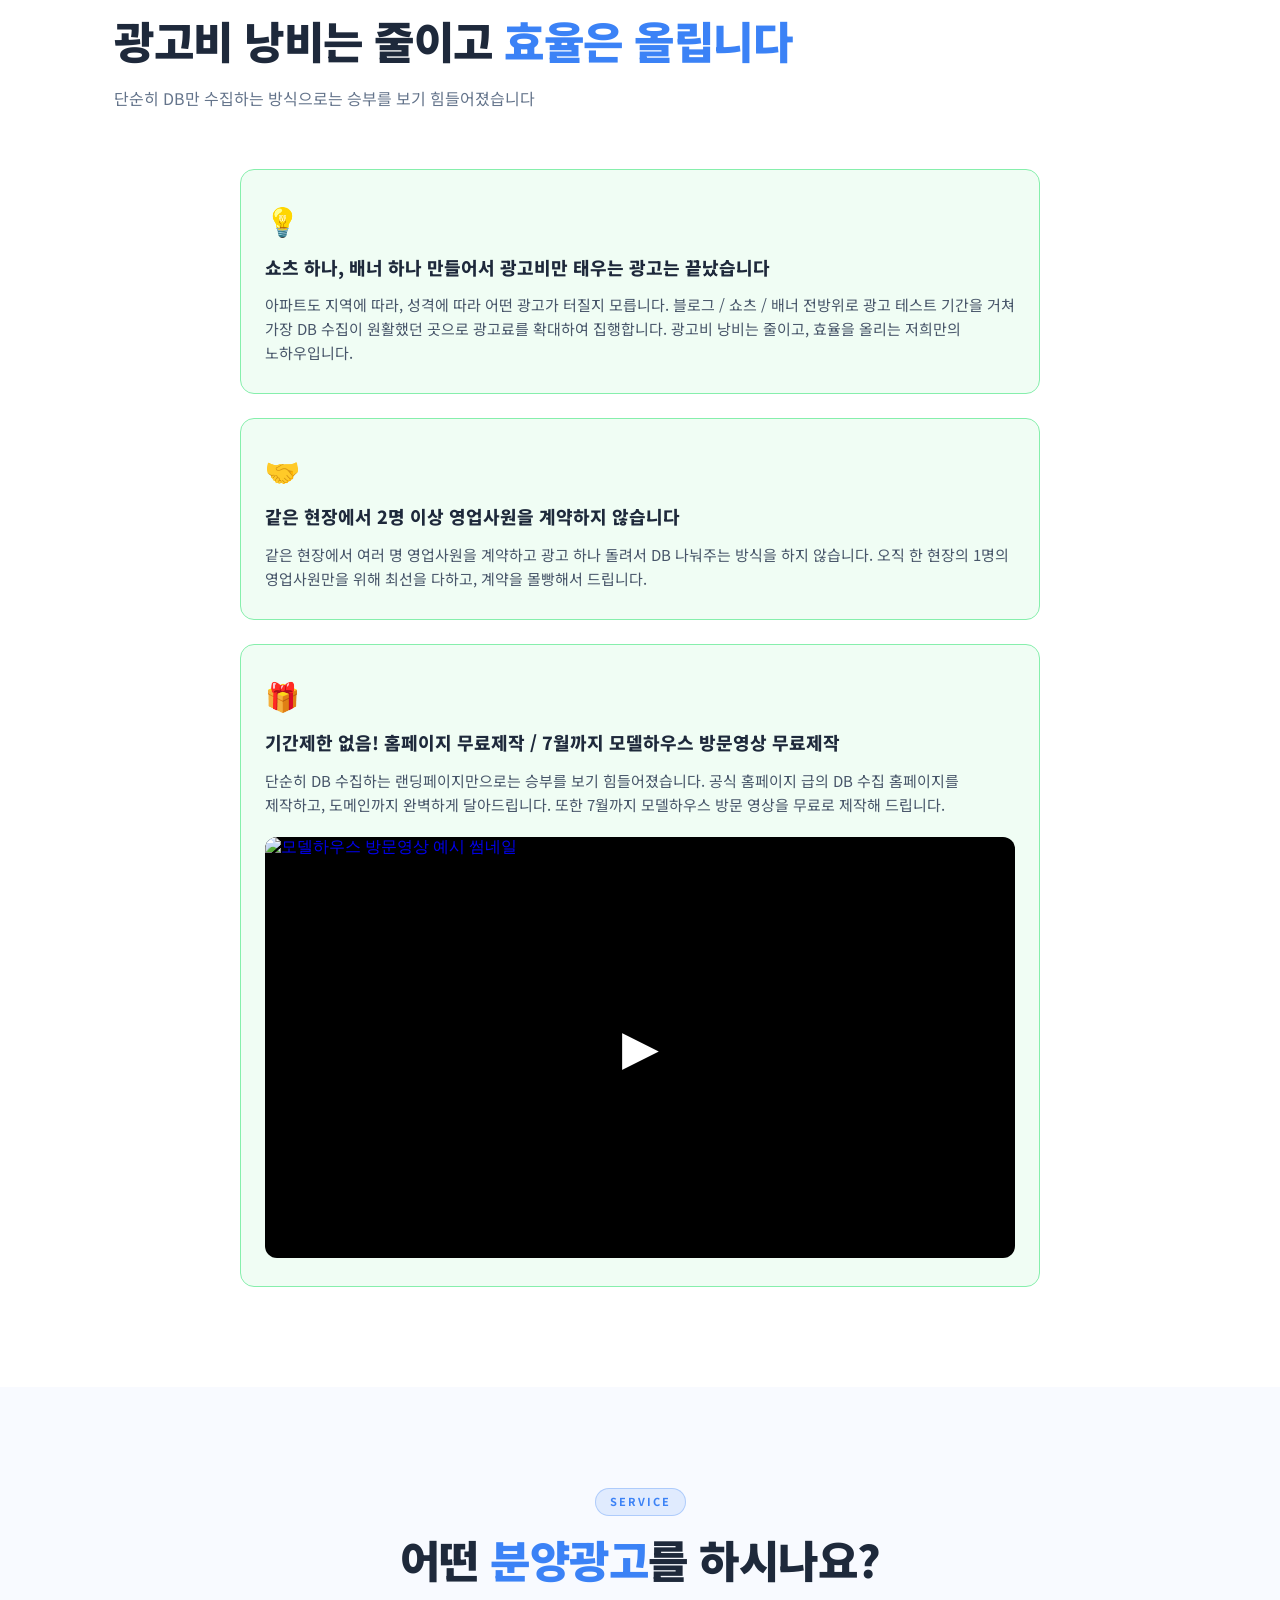
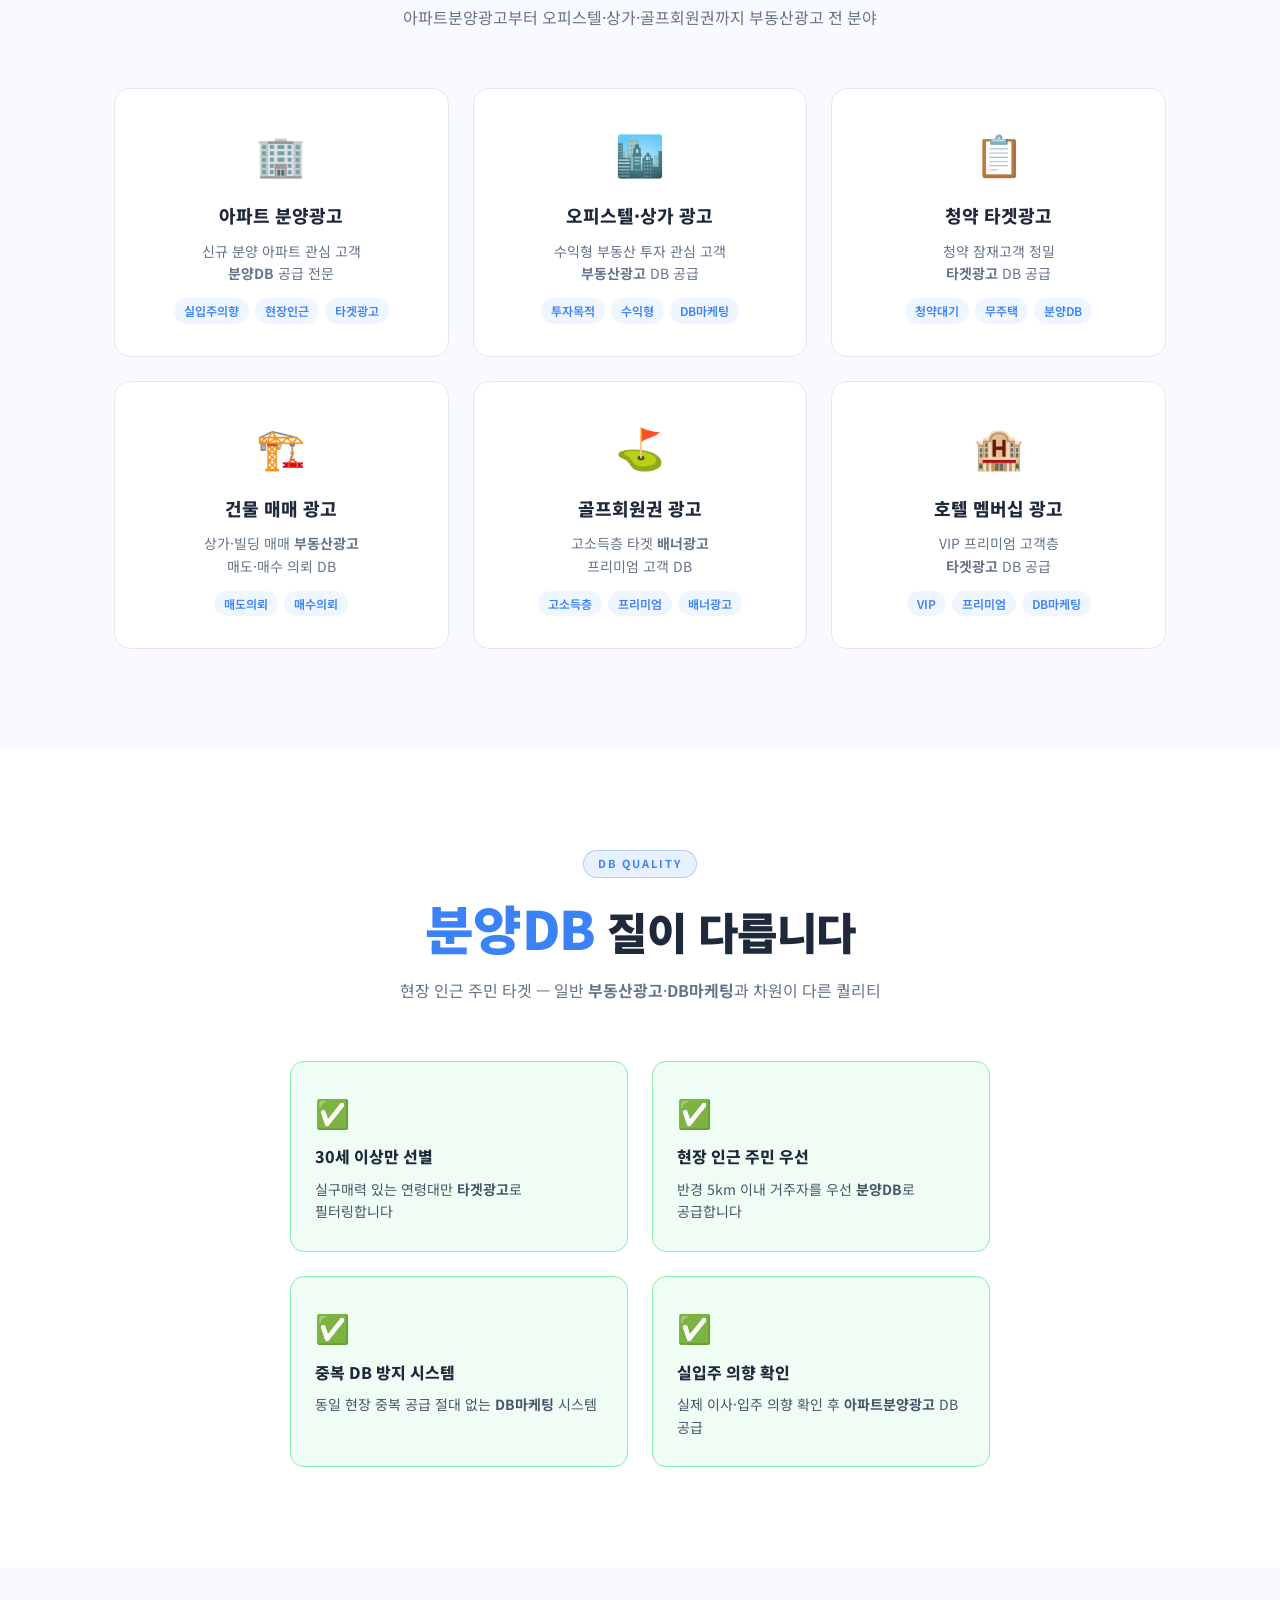
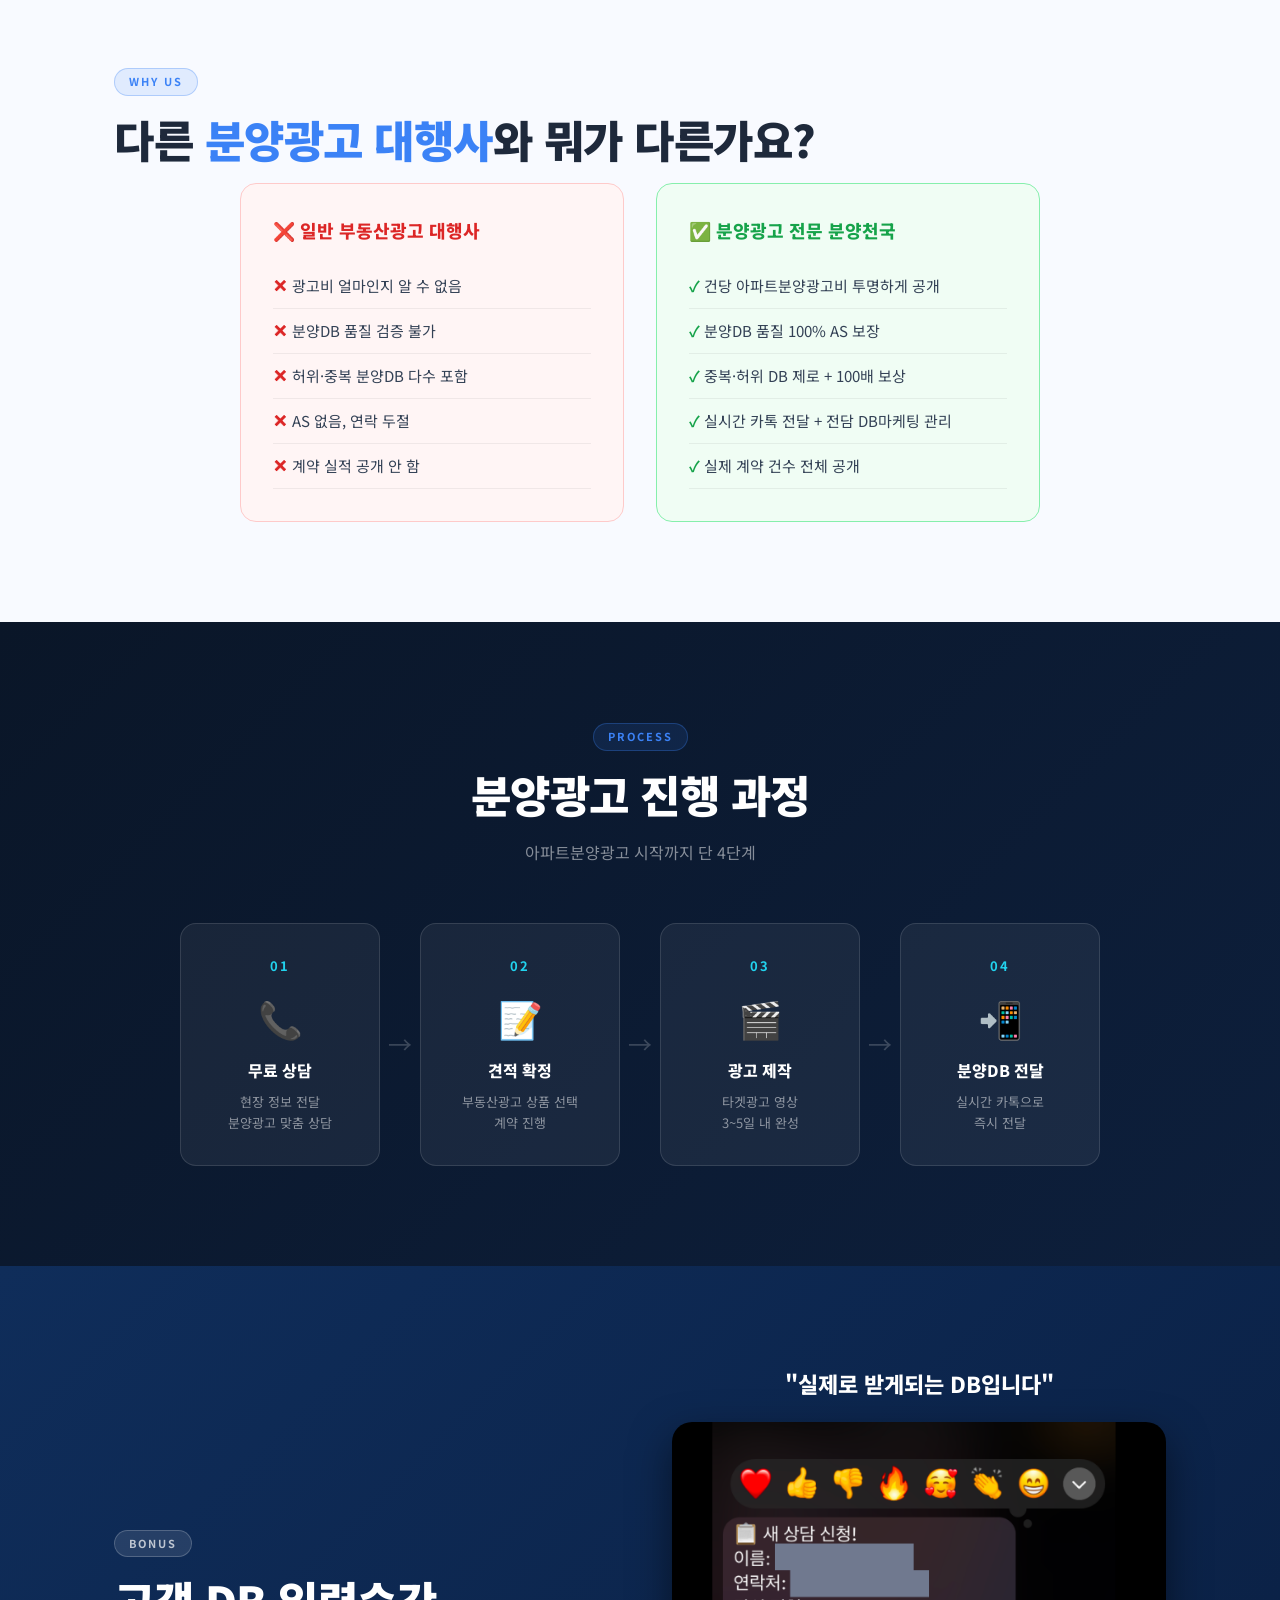
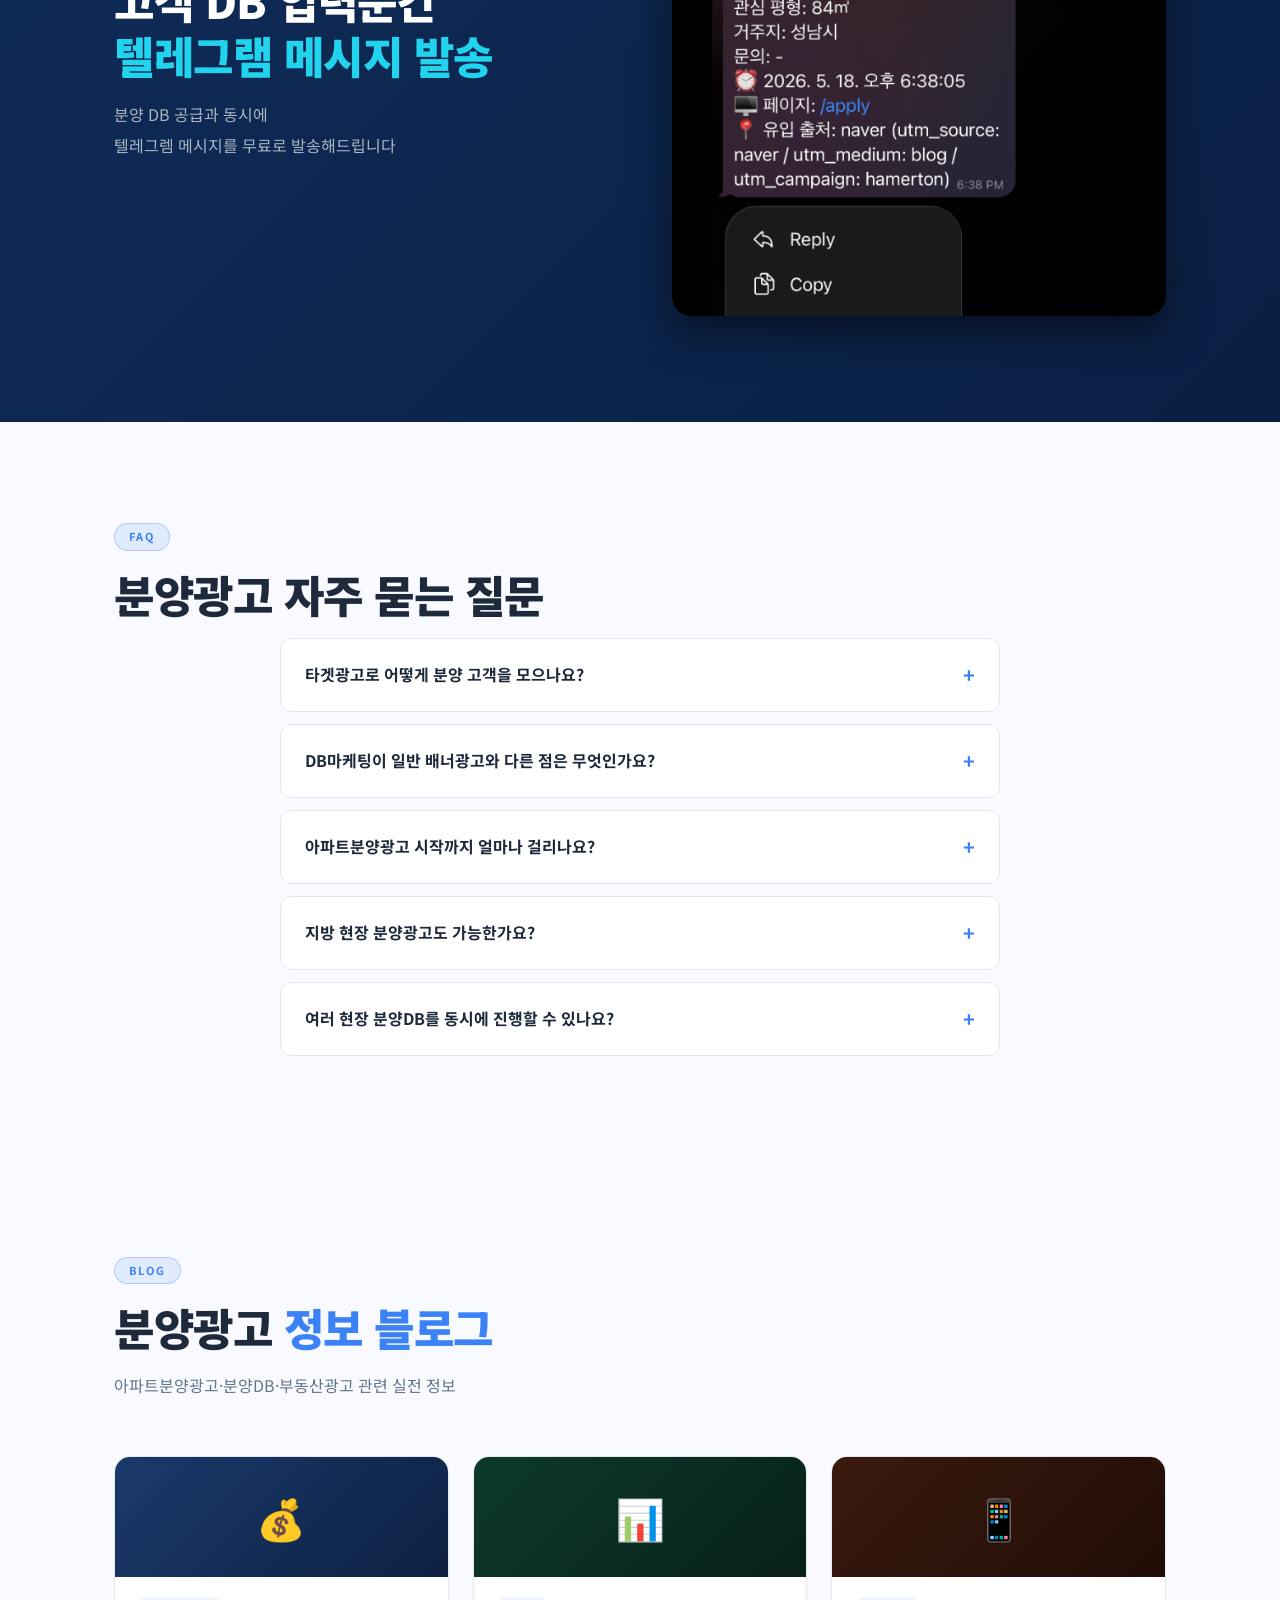
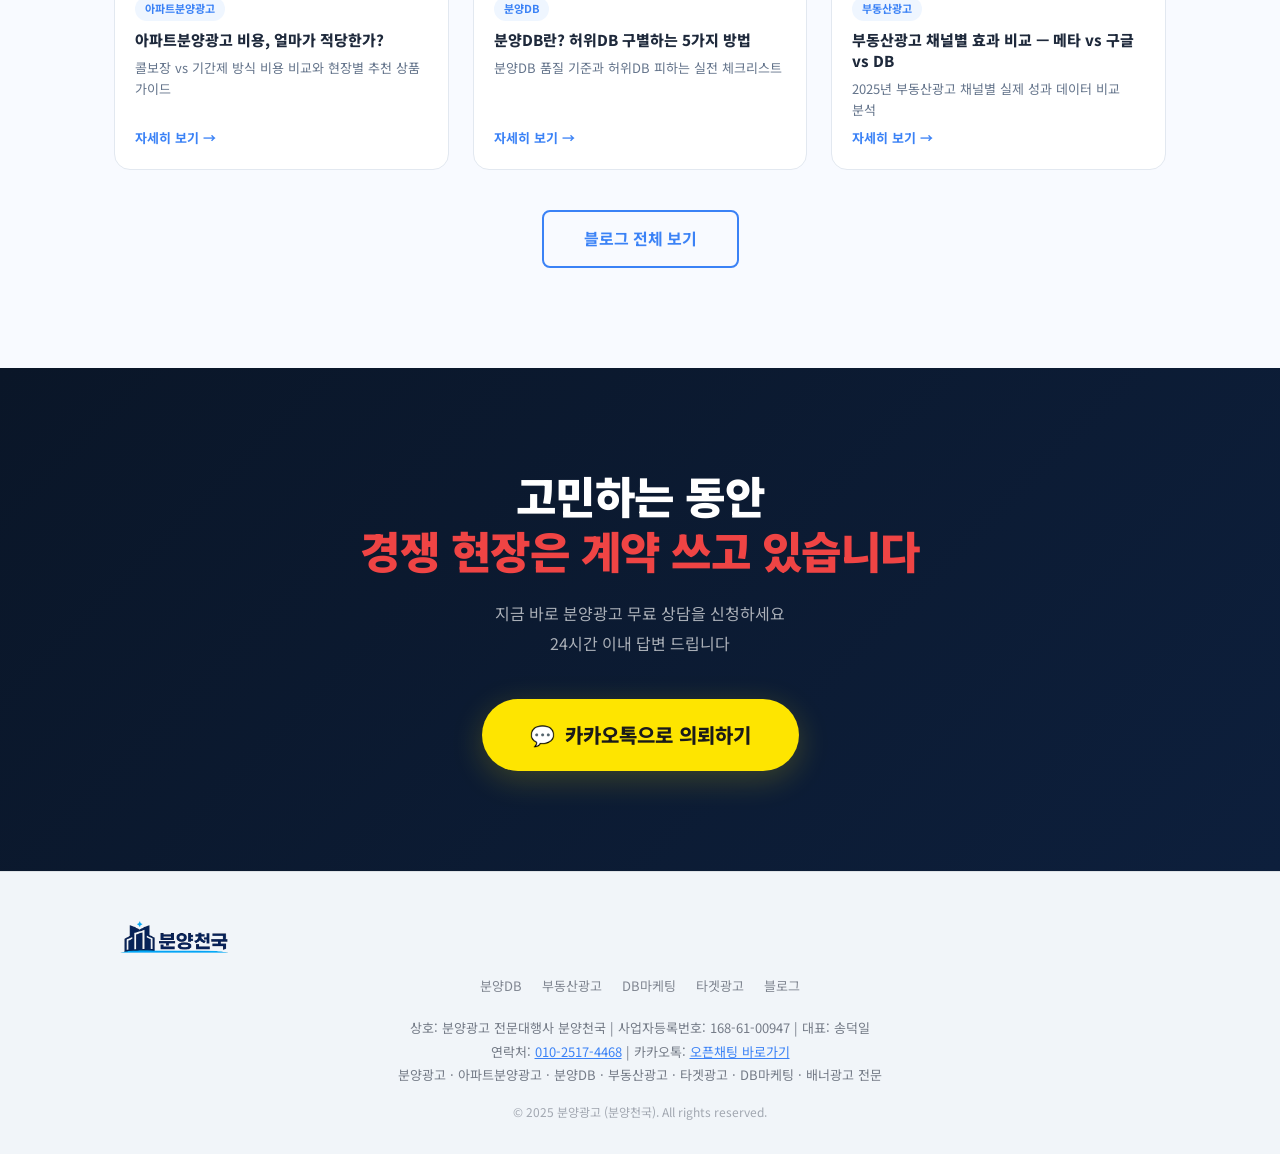
==== commit 6dbba7cd: "remove low-quality DB and advertising refund FAQ items" ====
--- a/index.html
+++ b/index.html
@@ -83,22 +83,6 @@
       {
         "@type": "FAQPage",
         "mainEntity": [
-          {
-            "@type": "Question",
-            "name": "분양DB 품질이 낮으면 어떻게 되나요?",
-            "acceptedAnswer": {
-              "@type": "Answer",
-              "text": "잘못누름, 중복, 결번, 장난전화는 전부 AS 처리해드립니다. 허위DB 삽입 시 해당 건의 100배를 보상합니다."
-            }
-          },
-          {
-            "@type": "Question",
-            "name": "부동산광고 효과가 없으면 환불되나요?",
-            "acceptedAnswer": {
-              "@type": "Answer",
-              "text": "50콜당 2주 이내 공급 보장이며, 미공급 시 남은 건수에 대해 전액 환불해드립니다."
-            }
-          },
           {
             "@type": "Question",
             "name": "타겟광고로 어떻게 분양 고객을 모으나요?",
@@ -441,14 +425,6 @@
     <h2 class="section-title">분양광고 자주 묻는 질문</h2>
     <div class="faq-list">
       <details class="faq-item">
-        <summary>분양DB 품질이 낮으면 어떻게 되나요?</summary>
-        <p>잘못누름, 중복, 결번, 장난전화는 전부 AS 처리해 드립니다. 허위 분양DB 삽입 시 해당 건의 100배를 보상해 드립니다. 단, 부재 및 상담 거절은 AS 대상이 아닙니다.</p>
-      </details>
-      <details class="faq-item">
-        <summary>부동산광고 효과가 없으면 환불되나요?</summary>
-        <p>50콜당 2주 이내 공급 보장이며, 미공급 시 남은 건수에 대해 전액 환불해 드립니다. 이미 공급된 콜은 환불 불가입니다.</p>
-      </details>
-      <details class="faq-item">
         <summary>타겟광고로 어떻게 분양 고객을 모으나요?</summary>
         <p>현장 반경 5km 이내 30세 이상 실수요층을 메타·구글 타겟광고로 정밀 타겟팅합니다. 실입주 의향 확인 후 분양DB를 공급합니다.</p>
       </details>
--- a/style.css
+++ b/style.css
@@ -17,8 +17,8 @@
 
 /* ===== HEADER NAV ===== */
 .header-nav { display: flex; gap: 24px; align-items: center; }
-.header-nav a { color: rgba(255,255,255,.7); font-size: 14px; font-weight: 500; transition: color .2s; }
-.header-nav a:hover { color: var(--cyan); }
+.header-nav a { color: rgba(15,23,42,.65); font-size: 14px; font-weight: 500; transition: color .2s; }
+.header-nav a:hover { color: var(--blue); }
 @media (max-width: 900px) { .header-nav { display: none; } }
 
 /* ===== SEO INTRO ===== */
@@ -127,8 +127,8 @@
 
 /* ===== FOOTER NAV ===== */
 .footer-nav { display: flex; gap: 20px; justify-content: center; margin-bottom: 20px; flex-wrap: wrap; }
-.footer-nav a { color: rgba(255,255,255,.5); font-size: 13px; transition: color .2s; }
-.footer-nav a:hover { color: var(--cyan); }
+.footer-nav a { color: rgba(15,23,42,.5); font-size: 13px; transition: color .2s; }
+.footer-nav a:hover { color: var(--blue); }
 .footer-inner { text-align: center; }
 .footer-logo { margin-bottom: 16px; display: flex; align-items: center; }
 .footer-logo img { height: 36px; width: auto; display: block; }
@@ -255,9 +255,10 @@
   position: fixed;
   top: 0; left: 0; right: 0;
   z-index: 100;
-  background: rgba(10,15,30,.92);
+  background: rgba(255,255,255,.97);
   backdrop-filter: blur(12px);
-  border-bottom: 1px solid rgba(255,255,255,.08);
+  border-bottom: 1px solid rgba(0,0,0,.08);
+  box-shadow: 0 1px 8px rgba(0,0,0,.06);
 }
 .header-inner {
   display: flex;
@@ -896,16 +897,16 @@
 
 /* ===== FOOTER ===== */
 .site-footer {
-  background: #060e1c;
-  border-top: 1px solid rgba(255,255,255,.06);
+  background: #f1f5f9;
+  border-top: 1px solid rgba(0,0,0,.08);
   padding: 48px 0 32px;
 }
 .footer-inner { text-align: center; }
-.footer-logo { font-size: 24px; font-weight: 900; color: #fff; margin-bottom: 20px; }
+.footer-logo { font-size: 24px; font-weight: 900; color: #0f172a; margin-bottom: 20px; }
 .footer-info { margin-bottom: 16px; }
-.footer-info p { color: rgba(255,255,255,.4); font-size: 13px; line-height: 1.8; }
-.footer-info a { color: var(--cyan); text-decoration: underline; }
-.footer-copy { color: rgba(255,255,255,.2); font-size: 12px; }
+.footer-info p { color: rgba(15,23,42,.55); font-size: 13px; line-height: 1.8; }
+.footer-info a { color: var(--blue); text-decoration: underline; }
+.footer-copy { color: rgba(15,23,42,.35); font-size: 12px; }
 
 /* ===== RESPONSIVE ===== */
 @media (max-width: 900px) {
